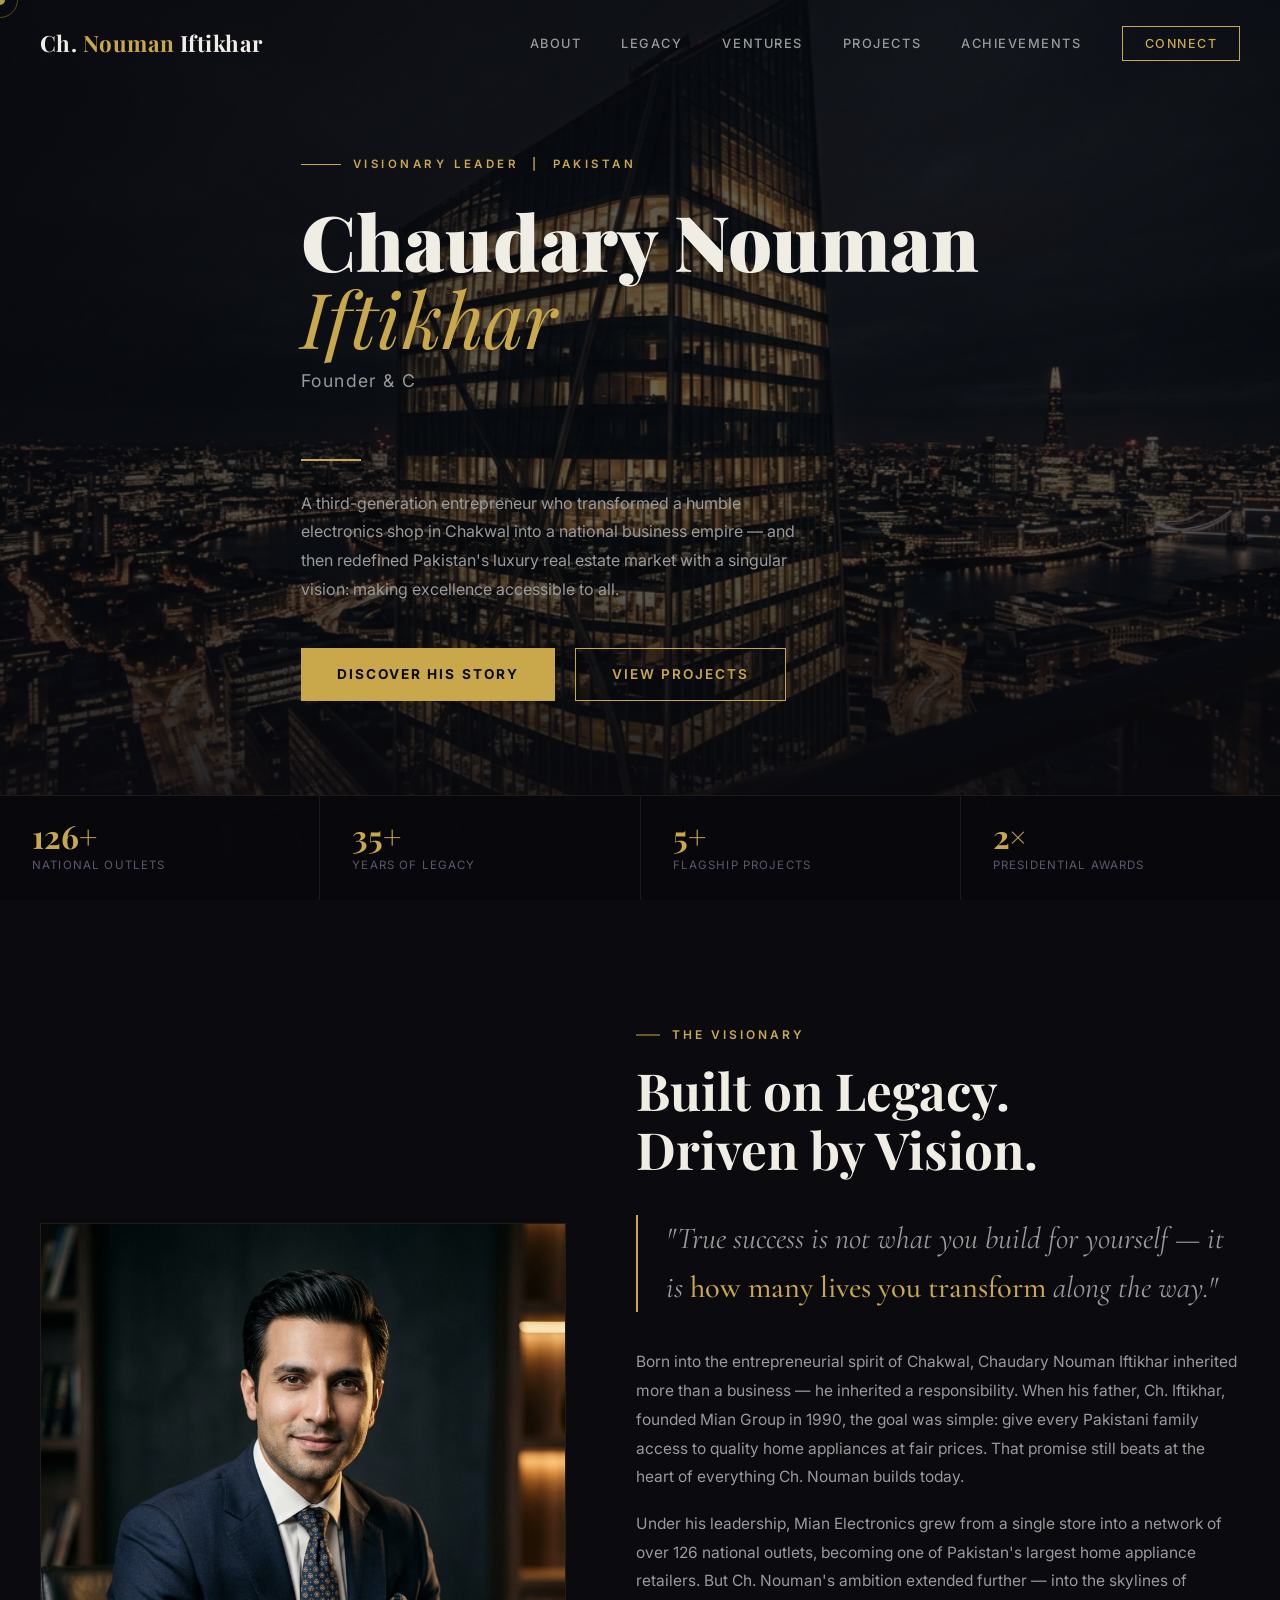
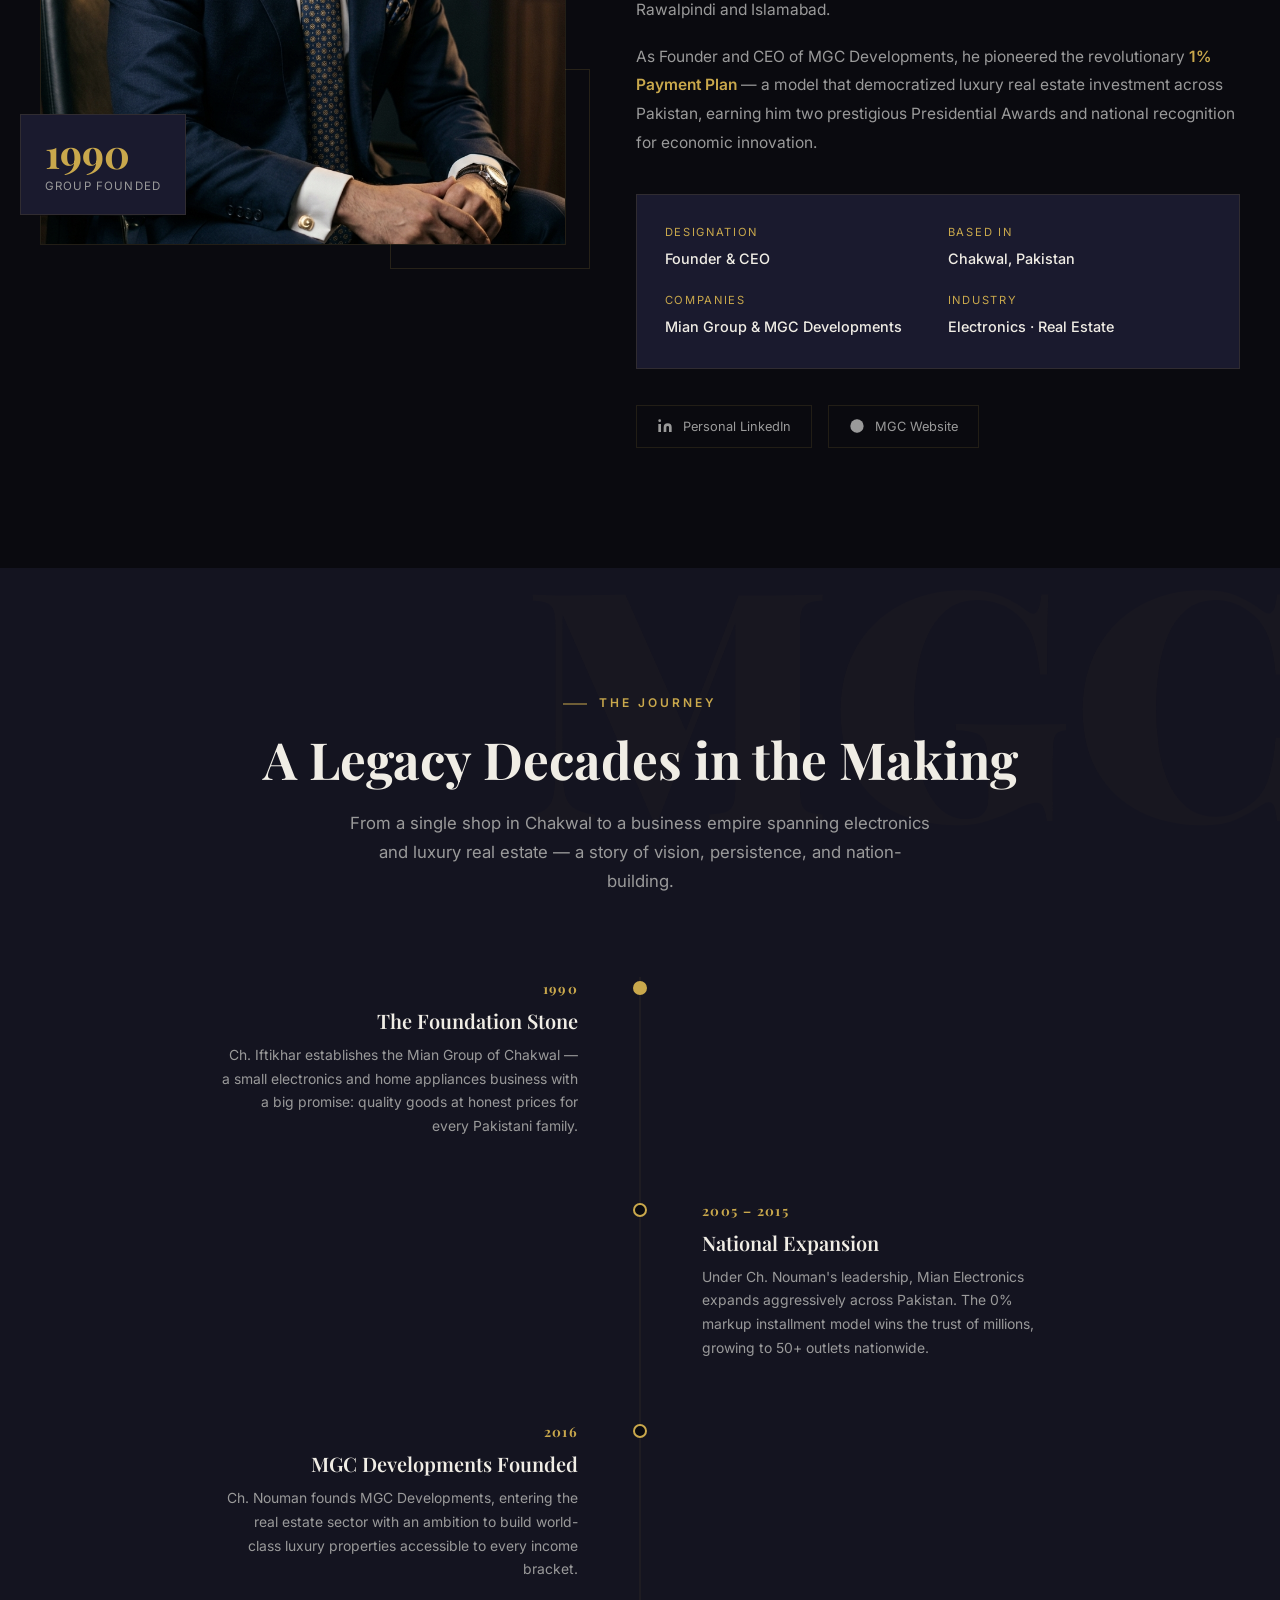
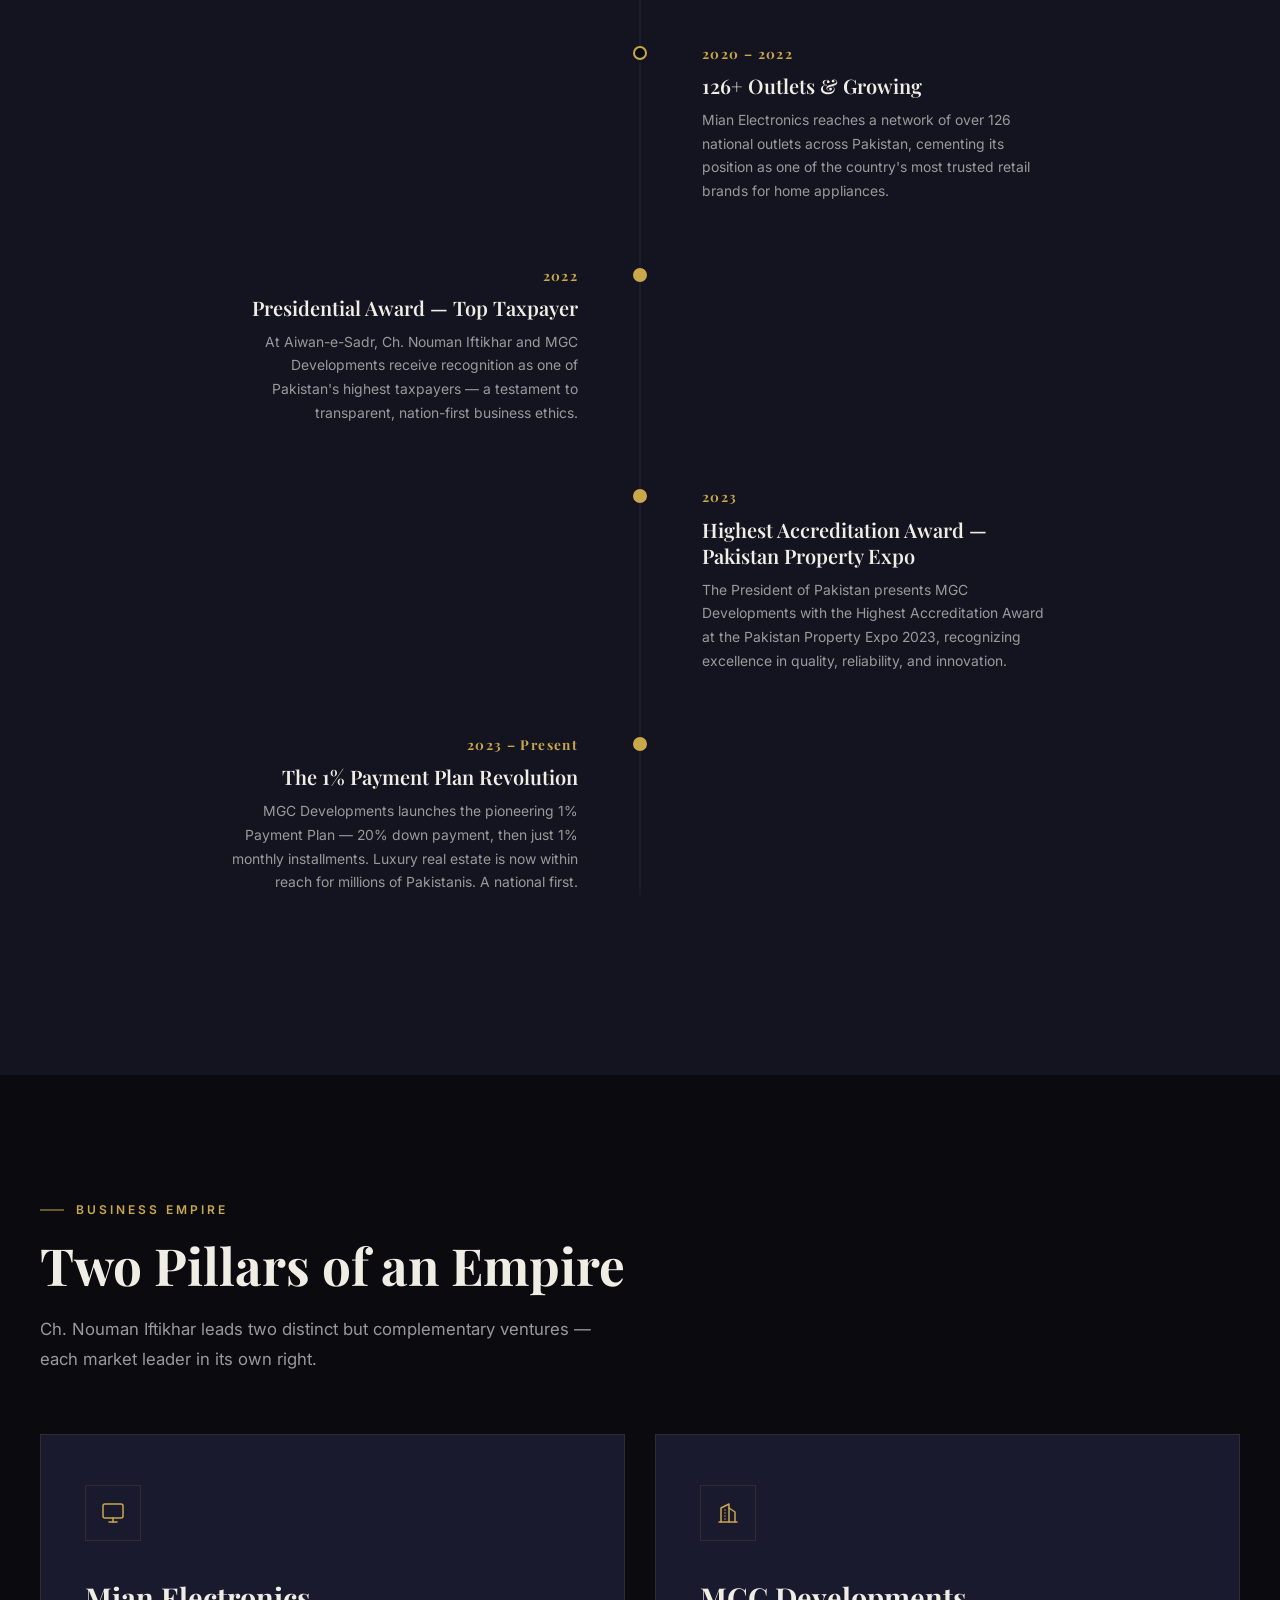
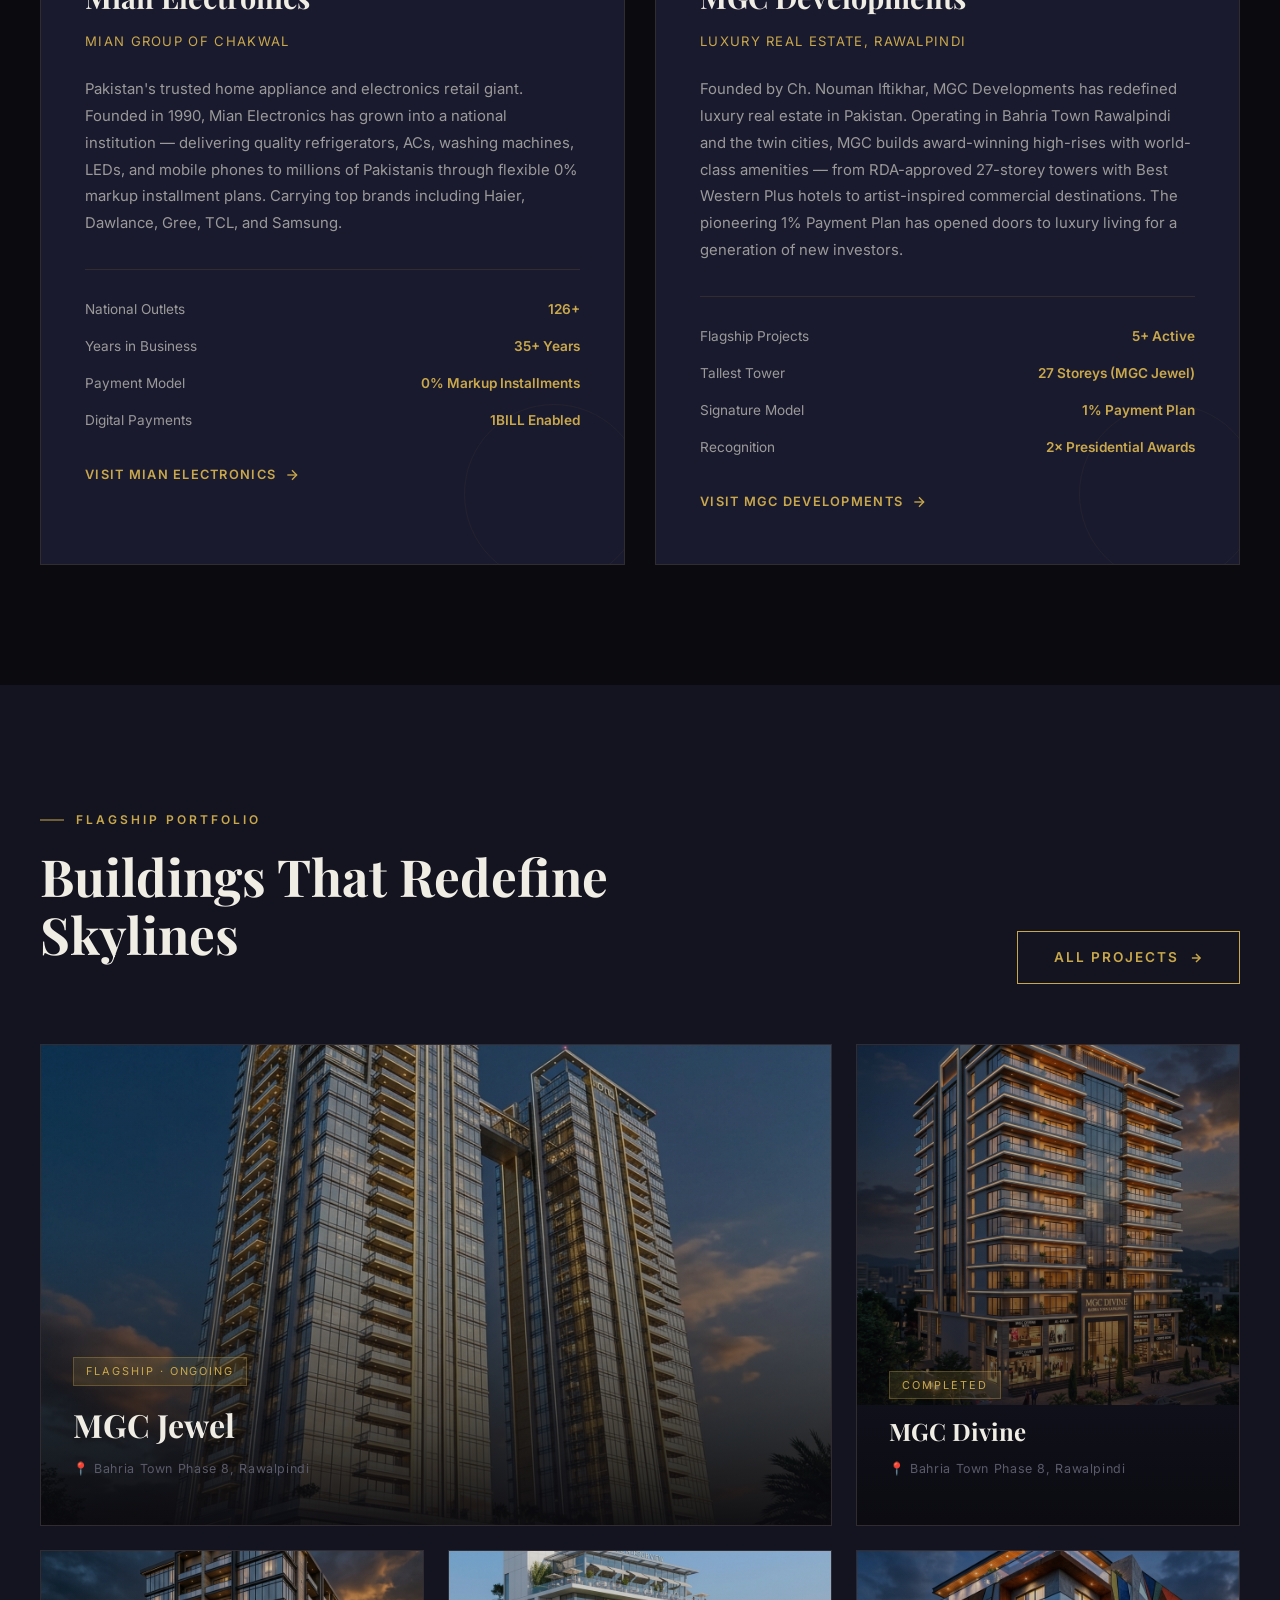
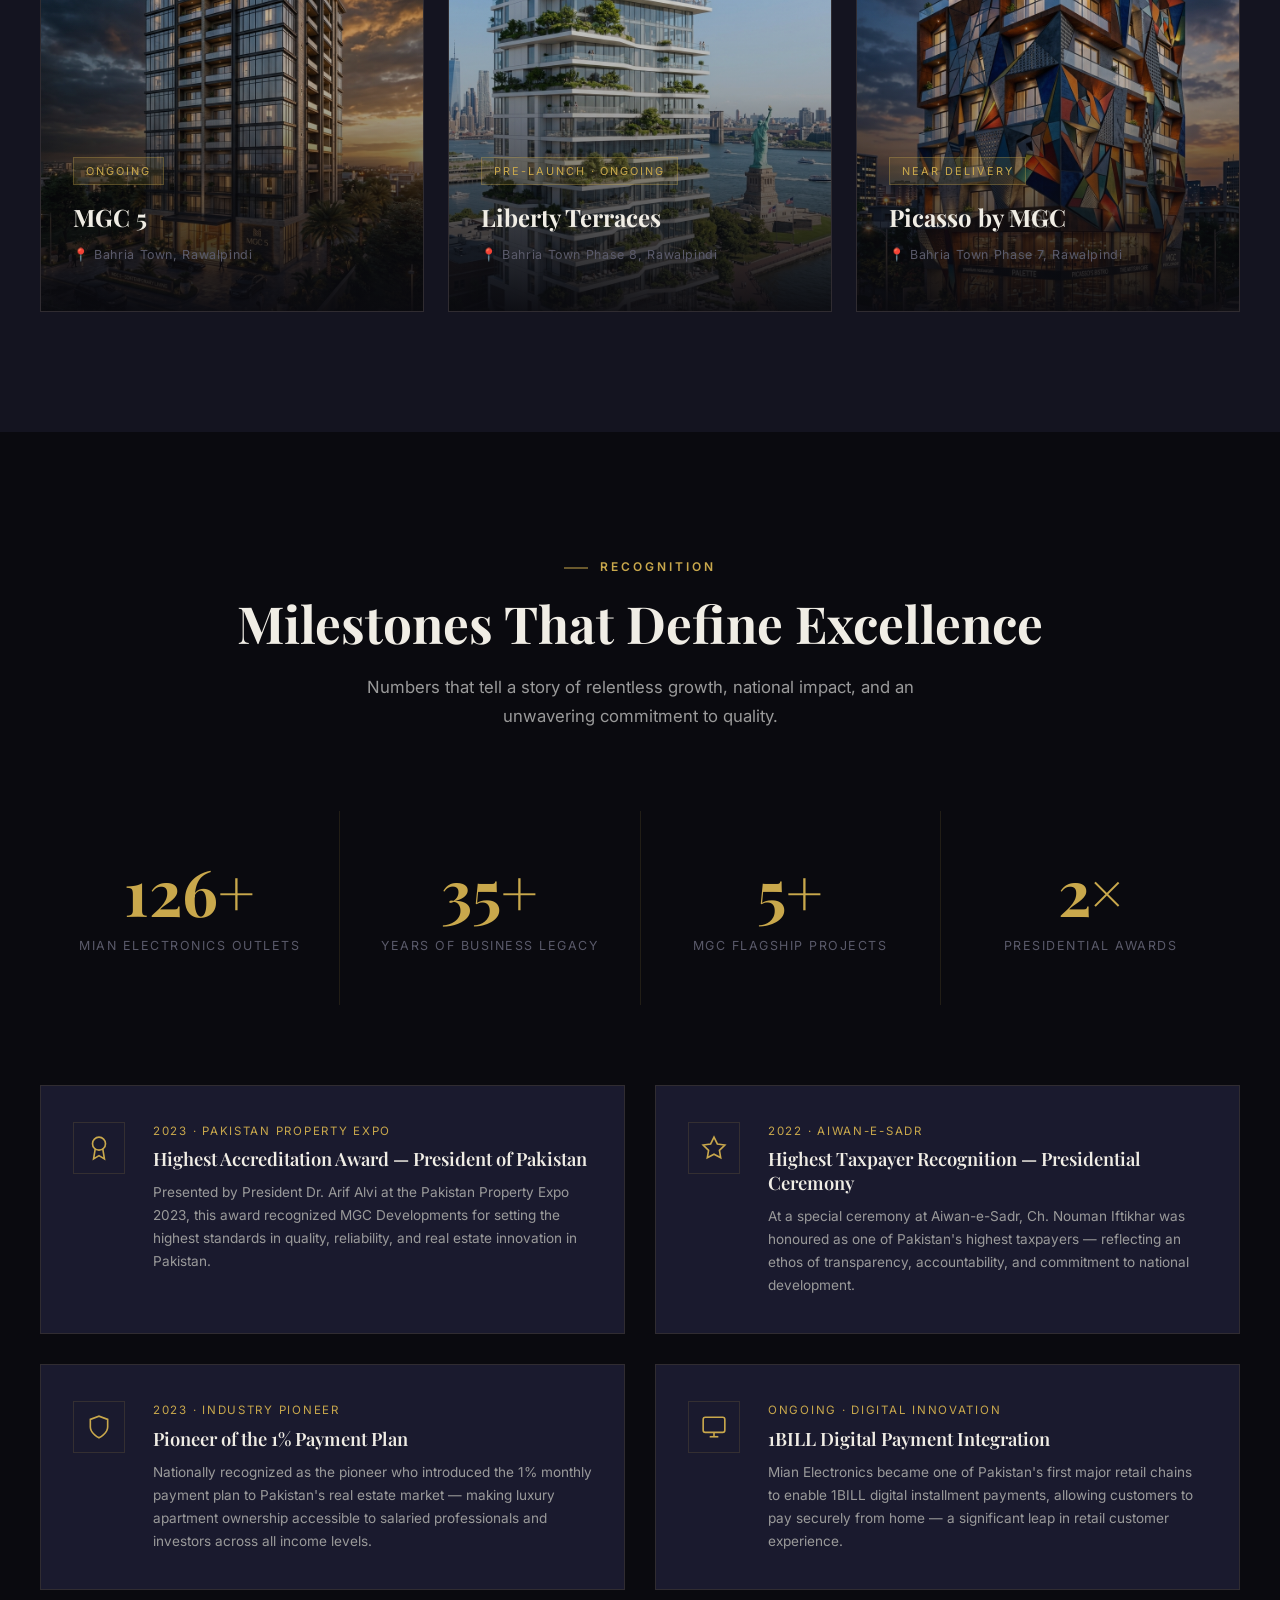
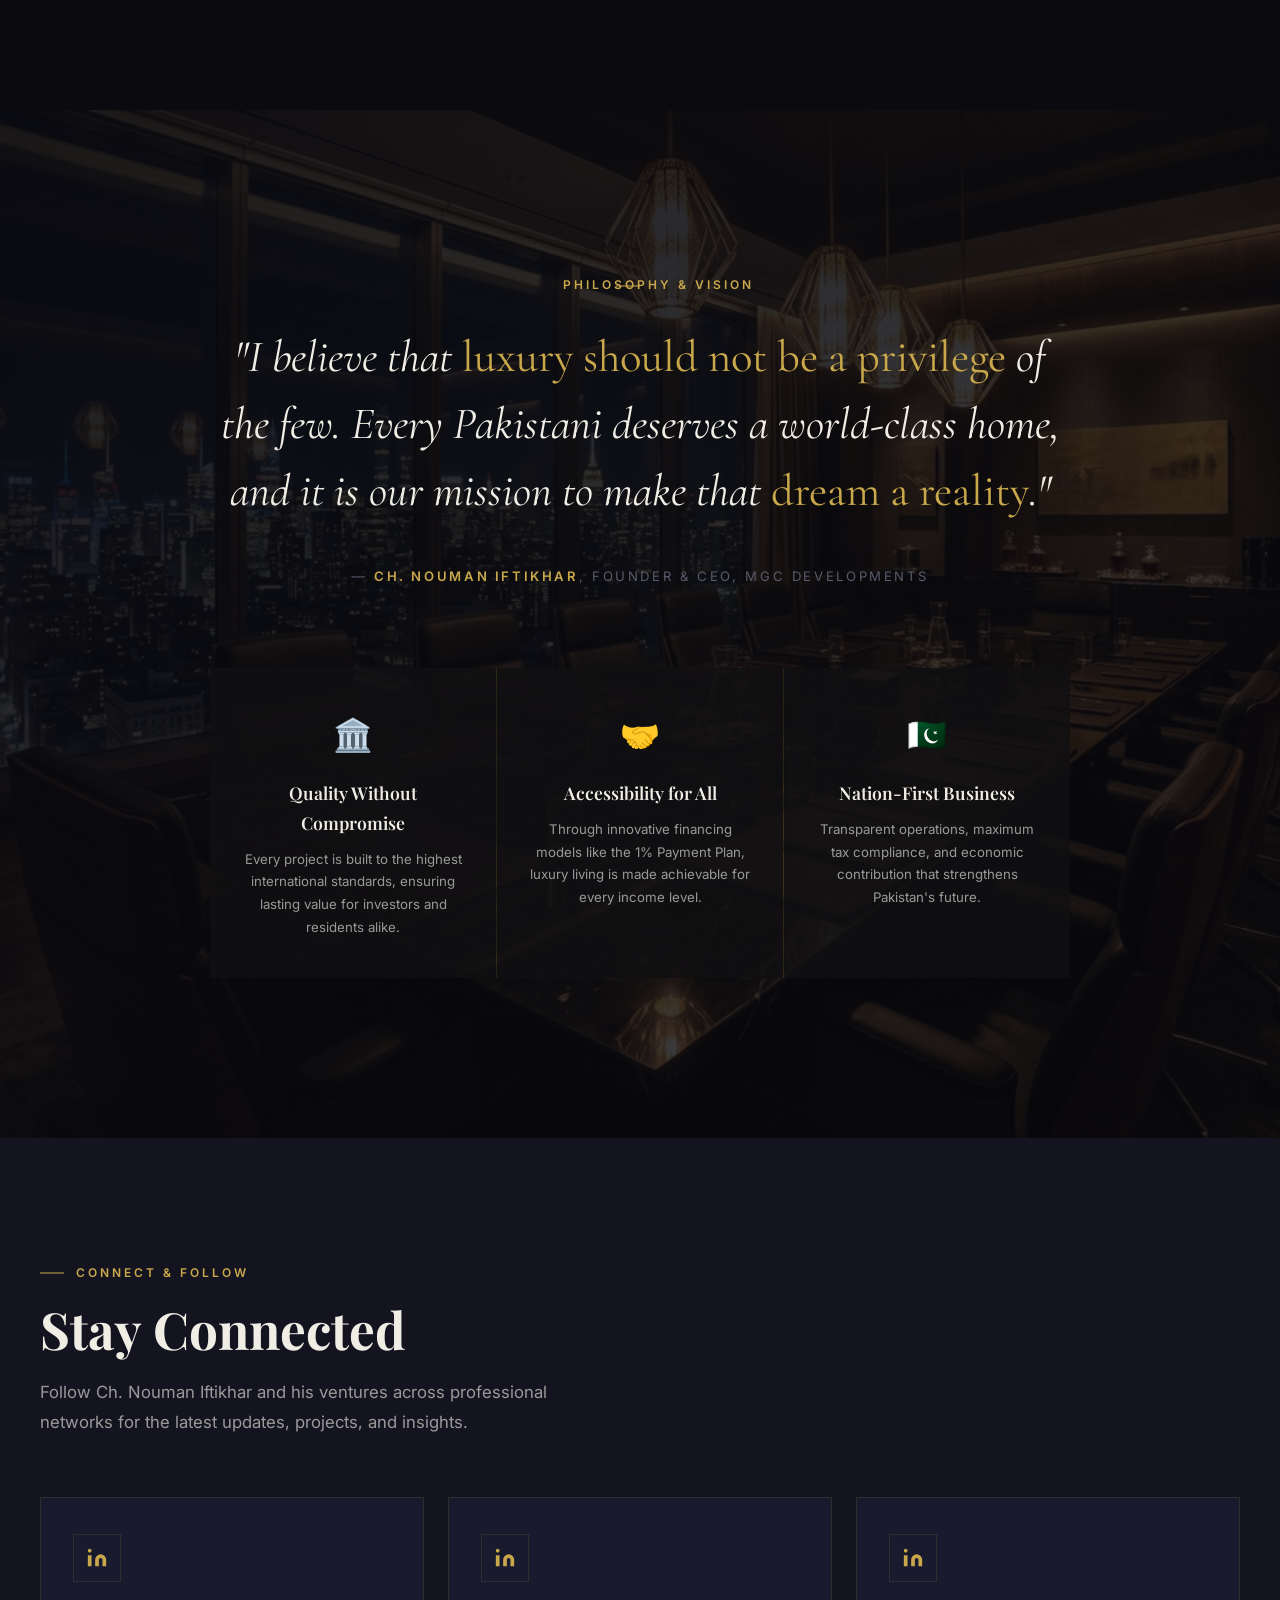
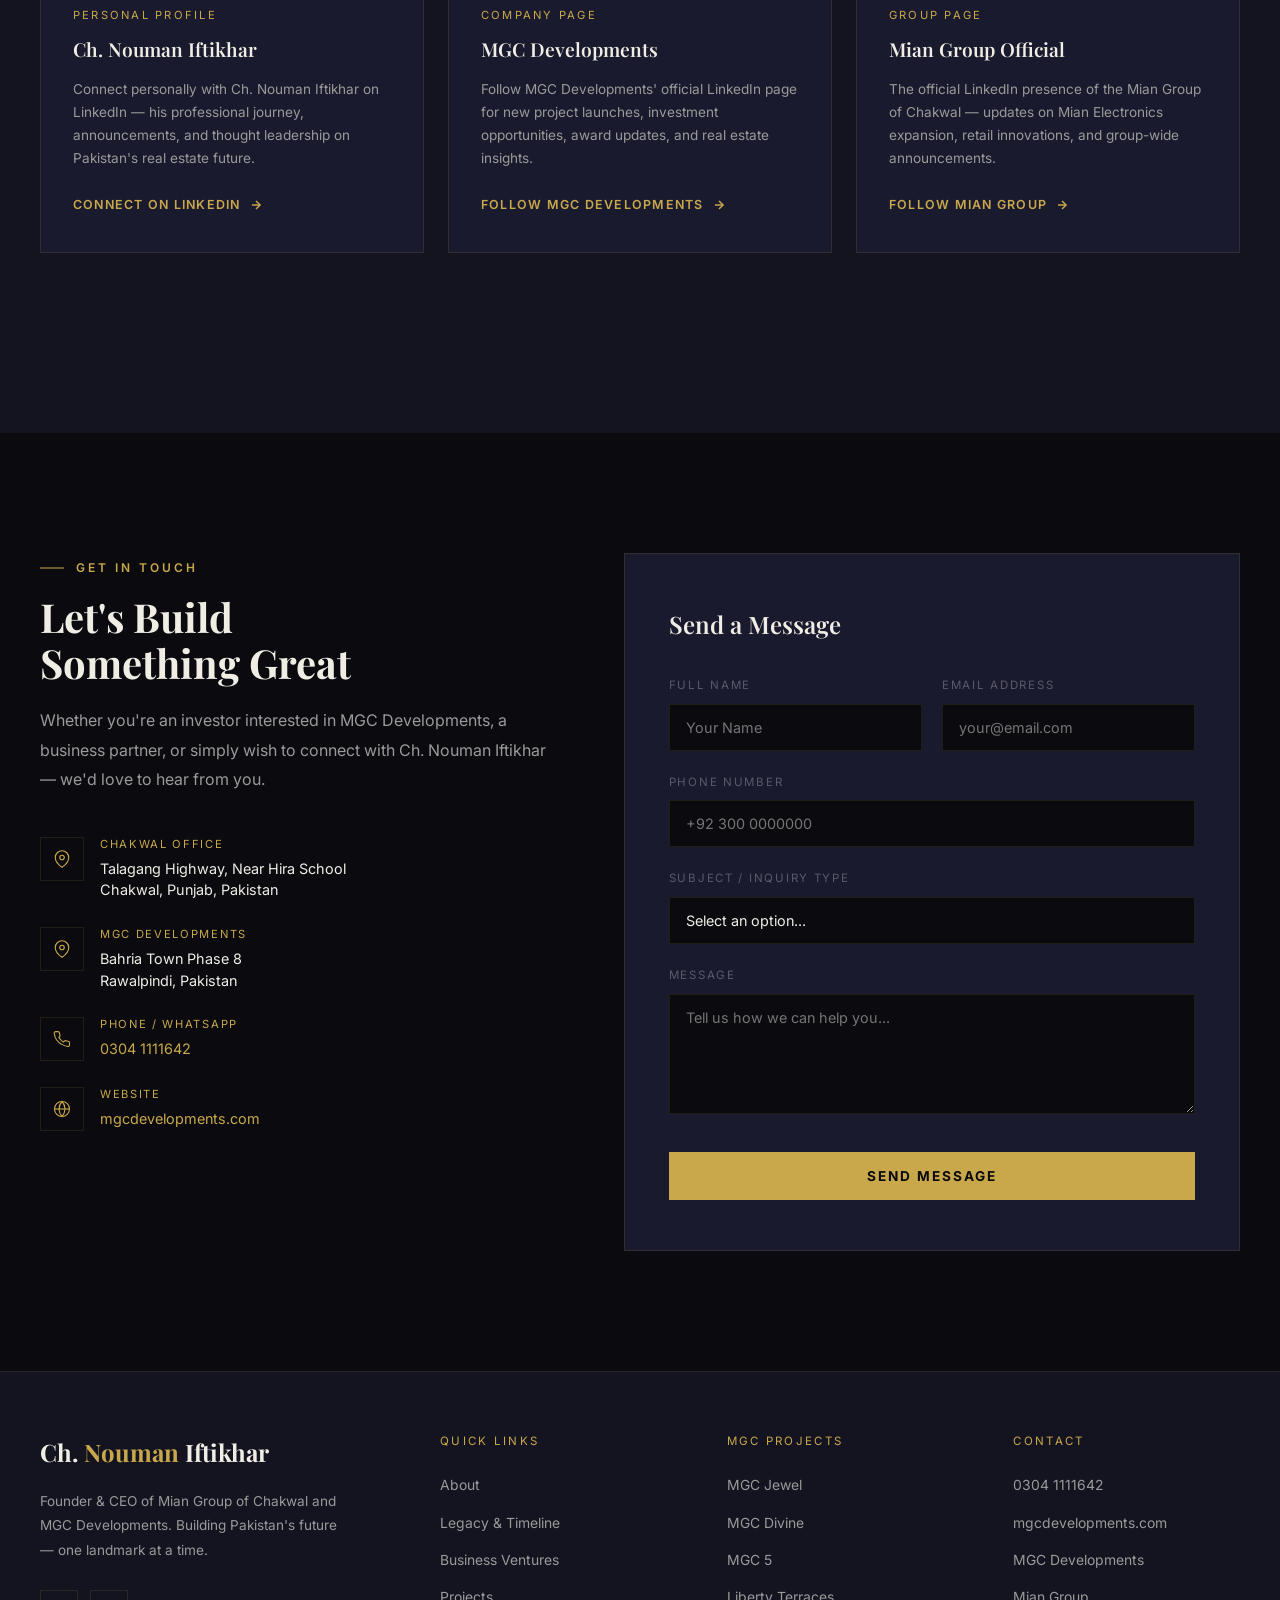
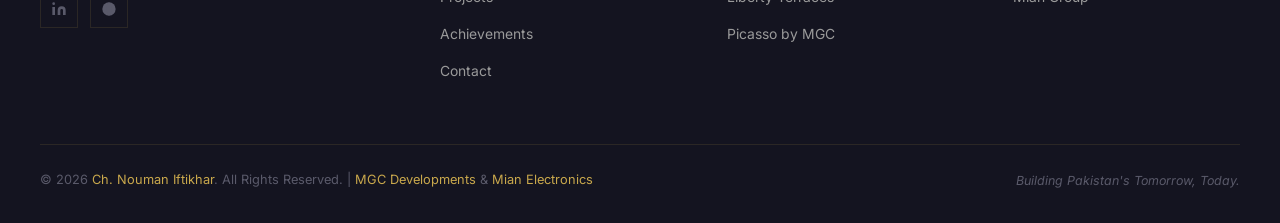
==== index.html @ 57664cfa "Add files via upload" ====
<!DOCTYPE html>
<html lang="en">
<head>
  <meta charset="UTF-8" />
  <meta name="viewport" content="width=device-width, initial-scale=1.0" />
  <meta name="description" content="Ch. Nouman Iftikhar — Founder & CEO of Mian Group of Chakwal and MGC Developments. Pioneer of the 1% Payment Plan in Pakistan's luxury real estate market. Presidential Award Winner." />
  <meta name="keywords" content="Nouman Iftikhar, MGC Developments, Mian Group Chakwal, Mian Electronics, real estate Pakistan, 1% payment plan, luxury apartments Rawalpindi" />
  <meta property="og:title" content="Ch. Nouman Iftikhar — Founder & CEO | Mian Group & MGC Developments" />
  <meta property="og:description" content="Visionary entrepreneur, founder of Pakistan's Mian Group of Chakwal and MGC Developments. Pioneering accessible luxury real estate." />
  <meta property="og:type" content="website" />
  <title>Ch. Nouman Iftikhar — Founder & CEO | Mian Group of Chakwal</title>
  <link rel="stylesheet" href="css/styles.css" />
</head>
<body>

<!-- Progress Bar -->
<div id="progress-bar"></div>

<!-- ===========================
     NAVIGATION
=========================== -->
<nav id="navbar" role="navigation" aria-label="Main Navigation">
  <div class="container nav-inner">
    <a href="#hero" class="nav-logo">Ch. <span>Nouman</span> Iftikhar</a>
    <ul class="nav-menu" role="list">
      <li><a href="#about">About</a></li>
      <li><a href="#legacy">Legacy</a></li>
      <li><a href="#ventures">Ventures</a></li>
      <li><a href="#projects">Projects</a></li>
      <li><a href="#achievements">Achievements</a></li>
      <li><a href="#contact" class="nav-cta">Connect</a></li>
    </ul>
    <button class="nav-hamburger" id="hamburger" aria-label="Toggle Menu" aria-expanded="false">
      <span></span><span></span><span></span>
    </button>
  </div>
</nav>

<!-- Mobile Menu -->
<div class="nav-mobile" id="mobile-menu" role="dialog" aria-modal="true">
  <a href="#about">About</a>
  <a href="#legacy">Legacy</a>
  <a href="#ventures">Ventures</a>
  <a href="#projects">Projects</a>
  <a href="#achievements">Achievements</a>
  <a href="#contact">Connect</a>
</div>

<!-- ===========================
     SECTION 1: HERO
=========================== -->
<section id="hero" aria-label="Hero">
  <div class="hero-bg"></div>
  <div class="hero-overlay"></div>
  <div class="hero-overlay-2"></div>

  <div class="container hero-content">
    <div class="hero-tag">Visionary Leader &nbsp;|&nbsp; Pakistan</div>
    <h1 class="hero-name">
      Chaudary Nouman
      <span class="line-2">Iftikhar</span>
    </h1>
    <p class="hero-subtitle">
      <span id="typewriter">Founder &amp; CEO, Mian Group of Chakwal</span>
    </p>
    <div class="hero-divider"></div>
    <p class="hero-description">
      A third-generation entrepreneur who transformed a humble electronics shop in Chakwal into a
      national business empire — and then redefined Pakistan's luxury real estate market with
      a singular vision: making excellence accessible to all.
    </p>
    <div class="hero-actions">
      <a href="#about" class="btn-secondary">Discover His Story</a>
      <a href="#projects" class="btn-primary">View Projects</a>
    </div>
  </div>

  <!-- Stats Bar -->
  <div class="hero-stats" aria-label="Key Statistics">
    <div class="hero-stat-item">
      <div class="stat-number">126+</div>
      <div class="stat-label">National Outlets</div>
    </div>
    <div class="hero-stat-item">
      <div class="stat-number">35+</div>
      <div class="stat-label">Years of Legacy</div>
    </div>
    <div class="hero-stat-item">
      <div class="stat-number">5+</div>
      <div class="stat-label">Flagship Projects</div>
    </div>
    <div class="hero-stat-item">
      <div class="stat-number">2×</div>
      <div class="stat-label">Presidential Awards</div>
    </div>
  </div>

  <div class="hero-scroll" aria-hidden="true">
    <span>Scroll</span>
    <div class="scroll-line"></div>
  </div>
</section>

<!-- ===========================
     SECTION 2: ABOUT
=========================== -->
<section id="about" aria-labelledby="about-heading">
  <div class="container">
    <div class="about-grid">

      <!-- Image Column -->
      <div class="about-image-wrap reveal-left">
        <div class="about-image-inner">
          <img src="assets/images/portrait.jpg"
               alt="Ch. Nouman Iftikhar — Founder & CEO, Mian Group of Chakwal and MGC Developments"
               loading="lazy" />
        </div>
        <div class="about-image-accent"></div>
        <div class="about-image-tag">
          <div class="tag-number">1990</div>
          <div class="tag-text">Group Founded</div>
        </div>
      </div>

      <!-- Content Column -->
      <div class="about-content reveal-right">
        <div class="section-label">The Visionary</div>
        <h2 class="section-title" id="about-heading">
          Built on Legacy.<br />Driven by Vision.
        </h2>

        <blockquote class="about-quote">
          "True success is not what you build for yourself —
          it is <strong>how many lives you transform</strong> along the way."
        </blockquote>

        <div class="about-text">
          <p>
            Born into the entrepreneurial spirit of Chakwal, Chaudary Nouman Iftikhar inherited
            more than a business — he inherited a responsibility. When his father, Ch. Iftikhar,
            founded Mian Group in 1990, the goal was simple: give every Pakistani family access
            to quality home appliances at fair prices. That promise still beats at the heart of
            everything Ch. Nouman builds today.
          </p>
          <p>
            Under his leadership, Mian Electronics grew from a single store into a network of
            over 126 national outlets, becoming one of Pakistan's largest home appliance retailers.
            But Ch. Nouman's ambition extended further — into the skylines of Rawalpindi and Islamabad.
          </p>
          <p>
            As Founder and CEO of MGC Developments, he pioneered the revolutionary
            <em style="color: var(--gold); font-style: normal; font-weight: 600;">1% Payment Plan</em>
            — a model that democratized luxury real estate investment across Pakistan, earning him
            two prestigious Presidential Awards and national recognition for economic innovation.
          </p>
        </div>

        <div class="about-details">
          <div class="about-detail-item">
            <div class="about-detail-label">Designation</div>
            <div class="about-detail-value">Founder & CEO</div>
          </div>
          <div class="about-detail-item">
            <div class="about-detail-label">Based In</div>
            <div class="about-detail-value">Chakwal, Pakistan</div>
          </div>
          <div class="about-detail-item">
            <div class="about-detail-label">Companies</div>
            <div class="about-detail-value">Mian Group &amp; MGC Developments</div>
          </div>
          <div class="about-detail-item">
            <div class="about-detail-label">Industry</div>
            <div class="about-detail-value">Electronics · Real Estate</div>
          </div>
        </div>

        <div class="about-socials">
          <a href="https://www.linkedin.com/in/ch-nouman-iftikhar-1140b5237/" target="_blank" rel="noopener noreferrer" class="about-social-link" aria-label="LinkedIn Profile">
            <svg viewBox="0 0 24 24" aria-hidden="true"><path d="M16 8a6 6 0 0 1 6 6v7h-4v-7a2 2 0 0 0-2-2 2 2 0 0 0-2 2v7h-4v-7a6 6 0 0 1 6-6z"/><rect x="2" y="9" width="4" height="12"/><circle cx="4" cy="4" r="2"/></svg>
            Personal LinkedIn
          </a>
          <a href="https://mgcdevelopments.com/" target="_blank" rel="noopener noreferrer" class="about-social-link" aria-label="MGC Developments Website">
            <svg viewBox="0 0 24 24" aria-hidden="true"><circle cx="12" cy="12" r="10"/><line x1="2" y1="12" x2="22" y2="12"/><path d="M12 2a15.3 15.3 0 0 1 4 10 15.3 15.3 0 0 1-4 10 15.3 15.3 0 0 1-4-10 15.3 15.3 0 0 1 4-10z"/></svg>
            MGC Website
          </a>
        </div>
      </div>
    </div>
  </div>
</section>

<!-- ===========================
     SECTION 3: LEGACY (TIMELINE)
=========================== -->
<section id="legacy" aria-labelledby="legacy-heading">
  <div class="container">
    <div class="legacy-header reveal">
      <div class="section-label">The Journey</div>
      <h2 class="section-title" id="legacy-heading">A Legacy Decades in the Making</h2>
      <p class="section-subtitle">
        From a single shop in Chakwal to a business empire spanning electronics
        and luxury real estate — a story of vision, persistence, and nation-building.
      </p>
    </div>

    <div class="timeline">
      <div class="timeline-line">
        <div class="timeline-line-fill"></div>
      </div>

      <!-- Item 1 -->
      <div class="timeline-item reveal">
        <div class="timeline-content">
          <div class="timeline-year">1990</div>
          <div class="timeline-title">The Foundation Stone</div>
          <div class="timeline-desc">Ch. Iftikhar establishes the Mian Group of Chakwal — a small electronics and home appliances business with a big promise: quality goods at honest prices for every Pakistani family.</div>
        </div>
        <div class="timeline-dot-wrap"><div class="timeline-dot gold"></div></div>
        <div class="timeline-spacer"></div>
      </div>

      <!-- Item 2 -->
      <div class="timeline-item reveal delay-1">
        <div class="timeline-spacer"></div>
        <div class="timeline-dot-wrap"><div class="timeline-dot"></div></div>
        <div class="timeline-content">
          <div class="timeline-year">2005 – 2015</div>
          <div class="timeline-title">National Expansion</div>
          <div class="timeline-desc">Under Ch. Nouman's leadership, Mian Electronics expands aggressively across Pakistan. The 0% markup installment model wins the trust of millions, growing to 50+ outlets nationwide.</div>
        </div>
      </div>

      <!-- Item 3 -->
      <div class="timeline-item reveal delay-2">
        <div class="timeline-content">
          <div class="timeline-year">2016</div>
          <div class="timeline-title">MGC Developments Founded</div>
          <div class="timeline-desc">Ch. Nouman founds MGC Developments, entering the real estate sector with an ambition to build world-class luxury properties accessible to every income bracket.</div>
        </div>
        <div class="timeline-dot-wrap"><div class="timeline-dot"></div></div>
        <div class="timeline-spacer"></div>
      </div>

      <!-- Item 4 -->
      <div class="timeline-item reveal delay-1">
        <div class="timeline-spacer"></div>
        <div class="timeline-dot-wrap"><div class="timeline-dot"></div></div>
        <div class="timeline-content">
          <div class="timeline-year">2020 – 2022</div>
          <div class="timeline-title">126+ Outlets & Growing</div>
          <div class="timeline-desc">Mian Electronics reaches a network of over 126 national outlets across Pakistan, cementing its position as one of the country's most trusted retail brands for home appliances.</div>
        </div>
      </div>

      <!-- Item 5 -->
      <div class="timeline-item reveal delay-2">
        <div class="timeline-content">
          <div class="timeline-year">2022</div>
          <div class="timeline-title">Presidential Award — Top Taxpayer</div>
          <div class="timeline-desc">At Aiwan-e-Sadr, Ch. Nouman Iftikhar and MGC Developments receive recognition as one of Pakistan's highest taxpayers — a testament to transparent, nation-first business ethics.</div>
        </div>
        <div class="timeline-dot-wrap"><div class="timeline-dot gold"></div></div>
        <div class="timeline-spacer"></div>
      </div>

      <!-- Item 6 -->
      <div class="timeline-item reveal delay-1">
        <div class="timeline-spacer"></div>
        <div class="timeline-dot-wrap"><div class="timeline-dot gold"></div></div>
        <div class="timeline-content">
          <div class="timeline-year">2023</div>
          <div class="timeline-title">Highest Accreditation Award — Pakistan Property Expo</div>
          <div class="timeline-desc">The President of Pakistan presents MGC Developments with the Highest Accreditation Award at the Pakistan Property Expo 2023, recognizing excellence in quality, reliability, and innovation.</div>
        </div>
      </div>

      <!-- Item 7 -->
      <div class="timeline-item reveal delay-2">
        <div class="timeline-content">
          <div class="timeline-year">2023 – Present</div>
          <div class="timeline-title">The 1% Payment Plan Revolution</div>
          <div class="timeline-desc">MGC Developments launches the pioneering 1% Payment Plan — 20% down payment, then just 1% monthly installments. Luxury real estate is now within reach for millions of Pakistanis. A national first.</div>
        </div>
        <div class="timeline-dot-wrap"><div class="timeline-dot gold"></div></div>
        <div class="timeline-spacer"></div>
      </div>

    </div>
  </div>
</section>

<!-- ===========================
     SECTION 4: VENTURES
=========================== -->
<section id="ventures" aria-labelledby="ventures-heading">
  <div class="container">
    <div class="ventures-header reveal">
      <div class="section-label">Business Empire</div>
      <h2 class="section-title" id="ventures-heading">Two Pillars of an Empire</h2>
      <p class="section-subtitle">
        Ch. Nouman Iftikhar leads two distinct but complementary ventures — each market leader in its own right.
      </p>
    </div>

    <div class="ventures-grid">

      <!-- Mian Electronics -->
      <div class="venture-card reveal delay-1">
        <div class="venture-card-bg"></div>
        <div class="venture-icon" aria-hidden="true">
          <svg viewBox="0 0 24 24"><rect x="2" y="3" width="20" height="14" rx="2"/><line x1="8" y1="21" x2="16" y2="21"/><line x1="12" y1="17" x2="12" y2="21"/></svg>
        </div>
        <div class="venture-name">Mian Electronics</div>
        <div class="venture-tagline">Mian Group of Chakwal</div>
        <p class="venture-desc">
          Pakistan's trusted home appliance and electronics retail giant. Founded in 1990, Mian Electronics has
          grown into a national institution — delivering quality refrigerators, ACs, washing machines, LEDs,
          and mobile phones to millions of Pakistanis through flexible 0% markup installment plans.
          Carrying top brands including Haier, Dawlance, Gree, TCL, and Samsung.
        </p>
        <div class="venture-stats">
          <div class="venture-stat">
            <span class="venture-stat-label">National Outlets</span>
            <span class="venture-stat-value">126+</span>
          </div>
          <div class="venture-stat">
            <span class="venture-stat-label">Years in Business</span>
            <span class="venture-stat-value">35+ Years</span>
          </div>
          <div class="venture-stat">
            <span class="venture-stat-label">Payment Model</span>
            <span class="venture-stat-value">0% Markup Installments</span>
          </div>
          <div class="venture-stat">
            <span class="venture-stat-label">Digital Payments</span>
            <span class="venture-stat-value">1BILL Enabled</span>
          </div>
        </div>
        <a href="http://mianelectronics.org" target="_blank" rel="noopener noreferrer" class="venture-link">
          Visit Mian Electronics
          <svg viewBox="0 0 24 24"><line x1="5" y1="12" x2="19" y2="12"/><polyline points="12 5 19 12 12 19"/></svg>
        </a>
      </div>

      <!-- MGC Developments -->
      <div class="venture-card reveal delay-2">
        <div class="venture-card-bg"></div>
        <div class="venture-icon" aria-hidden="true">
          <svg viewBox="0 0 24 24"><path d="M3 21h18"/><path d="M5 21V7l8-4v18"/><path d="M19 21V11l-6-4"/><path d="M9 9v.01M9 12v.01M9 15v.01M9 18v.01"/></svg>
        </div>
        <div class="venture-name">MGC Developments</div>
        <div class="venture-tagline">Luxury Real Estate, Rawalpindi</div>
        <p class="venture-desc">
          Founded by Ch. Nouman Iftikhar, MGC Developments has redefined luxury real estate in Pakistan.
          Operating in Bahria Town Rawalpindi and the twin cities, MGC builds award-winning high-rises
          with world-class amenities — from RDA-approved 27-storey towers with Best Western Plus hotels
          to artist-inspired commercial destinations. The pioneering 1% Payment Plan has opened doors
          to luxury living for a generation of new investors.
        </p>
        <div class="venture-stats">
          <div class="venture-stat">
            <span class="venture-stat-label">Flagship Projects</span>
            <span class="venture-stat-value">5+ Active</span>
          </div>
          <div class="venture-stat">
            <span class="venture-stat-label">Tallest Tower</span>
            <span class="venture-stat-value">27 Storeys (MGC Jewel)</span>
          </div>
          <div class="venture-stat">
            <span class="venture-stat-label">Signature Model</span>
            <span class="venture-stat-value">1% Payment Plan</span>
          </div>
          <div class="venture-stat">
            <span class="venture-stat-label">Recognition</span>
            <span class="venture-stat-value">2× Presidential Awards</span>
          </div>
        </div>
        <a href="https://mgcdevelopments.com" target="_blank" rel="noopener noreferrer" class="venture-link">
          Visit MGC Developments
          <svg viewBox="0 0 24 24"><line x1="5" y1="12" x2="19" y2="12"/><polyline points="12 5 19 12 12 19"/></svg>
        </a>
      </div>

    </div>
  </div>
</section>

<!-- ===========================
     SECTION 5: PROJECTS
=========================== -->
<section id="projects" aria-labelledby="projects-heading">
  <div class="container">
    <div class="projects-header">
      <div>
        <div class="section-label reveal">Flagship Portfolio</div>
        <h2 class="section-title reveal delay-1" id="projects-heading">
          Buildings That Redefine<br/>Skylines
        </h2>
      </div>
      <a href="https://mgcdevelopments.com/projects/" target="_blank" rel="noopener noreferrer" class="btn-primary reveal delay-2">
        All Projects
        <svg width="14" height="14" viewBox="0 0 24 24" fill="none" stroke="currentColor" stroke-width="2.5" aria-hidden="true"><line x1="5" y1="12" x2="19" y2="12"/><polyline points="12 5 19 12 12 19"/></svg>
      </a>
    </div>

    <div class="projects-grid">

      <!-- MGC Jewel — FEATURED -->
      <div class="project-card reveal delay-1">
        <img class="project-card-img" src="assets/images/mgc_jewel.jpg" alt="MGC Jewel — 27-Storey Luxury Tower, Bahria Town Phase 8, Rawalpindi" loading="lazy" />
        <div class="project-card-overlay"></div>
        <div class="project-card-content">
          <div class="project-tag">Flagship · Ongoing</div>
          <div class="project-name">MGC Jewel</div>
          <div class="project-location">📍 Bahria Town Phase 8, Rawalpindi</div>
          <div class="project-details">
            27-storey high-rise (300 ft) — First RDA-approved high-rise in Bahria Town. Features Best Western Plus Hotel, 32+ amenities, helipad, rooftop garden, and digital basement parking.
          </div>
        </div>
      </div>

      <!-- MGC Divine -->
      <div class="project-card reveal delay-2">
        <img class="project-card-img" src="assets/images/mgc_divine.jpg" alt="MGC Divine — G+10 Luxury Mixed-Use Building, Bahria Town Phase 8" loading="lazy" />
        <div class="project-card-overlay"></div>
        <div class="project-card-content">
          <div class="project-tag">Completed</div>
          <div class="project-name">MGC Divine</div>
          <div class="project-location">📍 Bahria Town Phase 8, Rawalpindi</div>
          <div class="project-details">
            G+10 mixed-use complex with residential apartments, executive suites, retail shops, gym & spa. A fully operational luxury community.
          </div>
        </div>
      </div>

      <!-- MGC 5 -->
      <div class="project-card reveal delay-1">
        <img class="project-card-img" src="assets/images/mgc_5.jpg" alt="MGC 5 — Contemporary Residential Tower, Bahria Town Rawalpindi" loading="lazy" />
        <div class="project-card-overlay"></div>
        <div class="project-card-content">
          <div class="project-tag">Ongoing</div>
          <div class="project-name">MGC 5</div>
          <div class="project-location">📍 Bahria Town, Rawalpindi</div>
          <div class="project-details">
            Contemporary mid-rise residential tower with modern architecture, luxury finishes, and a landscaped arrival experience.
          </div>
        </div>
      </div>

      <!-- Liberty Terraces -->
      <div class="project-card reveal delay-2">
        <img class="project-card-img" src="assets/images/liberty_terraces.jpg" alt="Liberty Terraces — 16-Storey Open Terrace Luxury Apartments, Bahria Town Phase 8" loading="lazy" />
        <div class="project-card-overlay"></div>
        <div class="project-card-content">
          <div class="project-tag">Pre-Launch · Ongoing</div>
          <div class="project-name">Liberty Terraces</div>
          <div class="project-location">📍 Bahria Town Phase 8, Rawalpindi</div>
          <div class="project-details">
            16-storey sky-high living with open terrace apartments, panoramic city views, and a rooftop food court near the Statue of Liberty landmark.
          </div>
        </div>
      </div>

      <!-- Picasso by MGC -->
      <div class="project-card reveal delay-3">
        <img class="project-card-img" src="assets/images/picasso_mgc.jpg" alt="Picasso by MGC — Artistic Commercial Destination, Bahria Town Phase 7" loading="lazy" />
        <div class="project-card-overlay"></div>
        <div class="project-card-content">
          <div class="project-tag">Near Delivery</div>
          <div class="project-name">Picasso by MGC</div>
          <div class="project-location">📍 Bahria Town Phase 7, Rawalpindi</div>
          <div class="project-details">
            G+5 commercial destination fusing abstract art with ultramodern architecture. The premier food and brand hub of Bahria Town Phase 7.
          </div>
        </div>
      </div>

    </div>
  </div>
</section>

<!-- ===========================
     SECTION 6: ACHIEVEMENTS
=========================== -->
<section id="achievements" aria-labelledby="achievements-heading">
  <div class="container">
    <div class="achievements-header reveal">
      <div class="section-label">Recognition</div>
      <h2 class="section-title" id="achievements-heading">Milestones That Define Excellence</h2>
      <p class="section-subtitle">
        Numbers that tell a story of relentless growth, national impact, and an unwavering commitment to quality.
      </p>
    </div>

    <!-- Counters -->
    <div class="counters-row reveal">
      <div class="counter-box">
        <div class="counter-number" data-target="126" data-suffix="+">0</div>
        <div class="counter-label">Mian Electronics Outlets</div>
      </div>
      <div class="counter-box">
        <div class="counter-number" data-target="35" data-suffix="+">0</div>
        <div class="counter-label">Years of Business Legacy</div>
      </div>
      <div class="counter-box">
        <div class="counter-number" data-target="5" data-suffix="+">0</div>
        <div class="counter-label">MGC Flagship Projects</div>
      </div>
      <div class="counter-box">
        <div class="counter-number" data-target="2" data-suffix="×">0</div>
        <div class="counter-label">Presidential Awards</div>
      </div>
    </div>

    <!-- Awards -->
    <div class="awards-grid">

      <div class="award-card reveal delay-1">
        <div class="award-icon" aria-hidden="true">
          <svg viewBox="0 0 24 24"><circle cx="12" cy="8" r="6"/><path d="M15.477 12.89L17 22l-5-3-5 3 1.523-9.11"/></svg>
        </div>
        <div>
          <div class="award-year">2023 · Pakistan Property Expo</div>
          <div class="award-title">Highest Accreditation Award — President of Pakistan</div>
          <p class="award-desc">
            Presented by President Dr. Arif Alvi at the Pakistan Property Expo 2023, this award recognized MGC Developments
            for setting the highest standards in quality, reliability, and real estate innovation in Pakistan.
          </p>
        </div>
      </div>

      <div class="award-card reveal delay-2">
        <div class="award-icon" aria-hidden="true">
          <svg viewBox="0 0 24 24"><path d="M12 2l3.09 6.26L22 9.27l-5 4.87 1.18 6.88L12 17.77l-6.18 3.25L7 14.14 2 9.27l6.91-1.01L12 2z"/></svg>
        </div>
        <div>
          <div class="award-year">2022 · Aiwan-e-Sadr</div>
          <div class="award-title">Highest Taxpayer Recognition — Presidential Ceremony</div>
          <p class="award-desc">
            At a special ceremony at Aiwan-e-Sadr, Ch. Nouman Iftikhar was honoured as one of Pakistan's highest taxpayers —
            reflecting an ethos of transparency, accountability, and commitment to national development.
          </p>
        </div>
      </div>

      <div class="award-card reveal delay-3">
        <div class="award-icon" aria-hidden="true">
          <svg viewBox="0 0 24 24"><path d="M12 22s8-4 8-10V5l-8-3-8 3v7c0 6 8 10 8 10z"/></svg>
        </div>
        <div>
          <div class="award-year">2023 · Industry Pioneer</div>
          <div class="award-title">Pioneer of the 1% Payment Plan</div>
          <p class="award-desc">
            Nationally recognized as the pioneer who introduced the 1% monthly payment plan to Pakistan's real estate market —
            making luxury apartment ownership accessible to salaried professionals and investors across all income levels.
          </p>
        </div>
      </div>

      <div class="award-card reveal delay-4">
        <div class="award-icon" aria-hidden="true">
          <svg viewBox="0 0 24 24"><rect x="2" y="3" width="20" height="14" rx="2"/><line x1="8" y1="21" x2="16" y2="21"/><line x1="12" y1="17" x2="12" y2="21"/></svg>
        </div>
        <div>
          <div class="award-year">Ongoing · Digital Innovation</div>
          <div class="award-title">1BILL Digital Payment Integration</div>
          <p class="award-desc">
            Mian Electronics became one of Pakistan's first major retail chains to enable 1BILL digital installment payments,
            allowing customers to pay securely from home — a significant leap in retail customer experience.
          </p>
        </div>
      </div>

    </div>
  </div>
</section>

<!-- ===========================
     SECTION 7: VISION
=========================== -->
<section id="vision" aria-labelledby="vision-heading">
  <div class="vision-bg"></div>
  <div class="vision-overlay"></div>
  <div class="container">
    <div class="vision-content reveal">
      <div class="section-label">Philosophy &amp; Vision</div>
      <blockquote class="vision-quote" id="vision-heading">
        "I believe that <em>luxury should not be a privilege</em> of the few.
        Every Pakistani deserves a world-class home, and it is our mission
        to make that <em>dream a reality</em>."
      </blockquote>
      <div class="vision-attribution">— <strong>Ch. Nouman Iftikhar</strong>, Founder & CEO, MGC Developments</div>

      <div class="vision-pillars">
        <div class="vision-pillar">
          <div class="vision-pillar-icon">🏛️</div>
          <div class="vision-pillar-title">Quality Without Compromise</div>
          <p class="vision-pillar-text">Every project is built to the highest international standards, ensuring lasting value for investors and residents alike.</p>
        </div>
        <div class="vision-pillar">
          <div class="vision-pillar-icon">🤝</div>
          <div class="vision-pillar-title">Accessibility for All</div>
          <p class="vision-pillar-text">Through innovative financing models like the 1% Payment Plan, luxury living is made achievable for every income level.</p>
        </div>
        <div class="vision-pillar">
          <div class="vision-pillar-icon">🇵🇰</div>
          <div class="vision-pillar-title">Nation-First Business</div>
          <p class="vision-pillar-text">Transparent operations, maximum tax compliance, and economic contribution that strengthens Pakistan's future.</p>
        </div>
      </div>
    </div>
  </div>
</section>

<!-- ===========================
     SECTION 8: MEDIA / SOCIAL
=========================== -->
<section id="media" aria-labelledby="media-heading">
  <div class="container">
    <div class="media-header">
      <div class="section-label reveal">Connect &amp; Follow</div>
      <h2 class="section-title reveal delay-1" id="media-heading">Stay Connected</h2>
      <p class="section-subtitle reveal delay-2">
        Follow Ch. Nouman Iftikhar and his ventures across professional networks for the latest updates, projects, and insights.
      </p>
    </div>

    <div class="social-cards">

      <div class="social-card reveal delay-1">
        <div class="social-card-icon" aria-hidden="true">
          <svg viewBox="0 0 24 24"><path d="M16 8a6 6 0 0 1 6 6v7h-4v-7a2 2 0 0 0-2-2 2 2 0 0 0-2 2v7h-4v-7a6 6 0 0 1 6-6z"/><rect x="2" y="9" width="4" height="12"/><circle cx="4" cy="4" r="2"/></svg>
        </div>
        <div class="social-card-type">Personal Profile</div>
        <div class="social-card-name">Ch. Nouman Iftikhar</div>
        <p class="social-card-desc">Connect personally with Ch. Nouman Iftikhar on LinkedIn — his professional journey, announcements, and thought leadership on Pakistan's real estate future.</p>
        <a href="https://www.linkedin.com/in/ch-nouman-iftikhar-1140b5237/" target="_blank" rel="noopener noreferrer" class="social-card-link" aria-label="Follow on LinkedIn">
          Connect on LinkedIn
          <svg viewBox="0 0 24 24"><line x1="5" y1="12" x2="19" y2="12"/><polyline points="12 5 19 12 12 19"/></svg>
        </a>
      </div>

      <div class="social-card reveal delay-2">
        <div class="social-card-icon" aria-hidden="true">
          <svg viewBox="0 0 24 24"><path d="M16 8a6 6 0 0 1 6 6v7h-4v-7a2 2 0 0 0-2-2 2 2 0 0 0-2 2v7h-4v-7a6 6 0 0 1 6-6z"/><rect x="2" y="9" width="4" height="12"/><circle cx="4" cy="4" r="2"/></svg>
        </div>
        <div class="social-card-type">Company Page</div>
        <div class="social-card-name">MGC Developments</div>
        <p class="social-card-desc">Follow MGC Developments' official LinkedIn page for new project launches, investment opportunities, award updates, and real estate insights.</p>
        <a href="https://www.linkedin.com/company/mgcdevelopments/posts/?feedView=all" target="_blank" rel="noopener noreferrer" class="social-card-link" aria-label="Follow MGC Developments on LinkedIn">
          Follow MGC Developments
          <svg viewBox="0 0 24 24"><line x1="5" y1="12" x2="19" y2="12"/><polyline points="12 5 19 12 12 19"/></svg>
        </a>
      </div>

      <div class="social-card reveal delay-3">
        <div class="social-card-icon" aria-hidden="true">
          <svg viewBox="0 0 24 24"><path d="M16 8a6 6 0 0 1 6 6v7h-4v-7a2 2 0 0 0-2-2 2 2 0 0 0-2 2v7h-4v-7a6 6 0 0 1 6-6z"/><rect x="2" y="9" width="4" height="12"/><circle cx="4" cy="4" r="2"/></svg>
        </div>
        <div class="social-card-type">Group Page</div>
        <div class="social-card-name">Mian Group Official</div>
        <p class="social-card-desc">The official LinkedIn presence of the Mian Group of Chakwal — updates on Mian Electronics expansion, retail innovations, and group-wide announcements.</p>
        <a href="https://www.linkedin.com/company/miangroupofficial/posts/?feedView=all" target="_blank" rel="noopener noreferrer" class="social-card-link" aria-label="Follow Mian Group on LinkedIn">
          Follow Mian Group
          <svg viewBox="0 0 24 24"><line x1="5" y1="12" x2="19" y2="12"/><polyline points="12 5 19 12 12 19"/></svg>
        </a>
      </div>

    </div>
  </div>
</section>

<!-- ===========================
     SECTION 9: CONTACT
=========================== -->
<section id="contact" aria-labelledby="contact-heading">
  <div class="container">
    <div class="contact-grid">

      <!-- Info -->
      <div class="contact-info reveal-left">
        <div class="section-label">Get In Touch</div>
        <h2 class="section-title" id="contact-heading">
          Let's Build<br />Something Great
        </h2>
        <p>
          Whether you're an investor interested in MGC Developments, a business partner,
          or simply wish to connect with Ch. Nouman Iftikhar — we'd love to hear from you.
        </p>

        <div class="contact-details">
          <div class="contact-detail-item">
            <div class="contact-detail-icon" aria-hidden="true">
              <svg viewBox="0 0 24 24"><path d="M21 10c0 7-9 13-9 13s-9-6-9-13a9 9 0 0 1 18 0z"/><circle cx="12" cy="10" r="3"/></svg>
            </div>
            <div>
              <div class="contact-detail-label">Chakwal Office</div>
              <div class="contact-detail-value">Talagang Highway, Near Hira School<br/>Chakwal, Punjab, Pakistan</div>
            </div>
          </div>
          <div class="contact-detail-item">
            <div class="contact-detail-icon" aria-hidden="true">
              <svg viewBox="0 0 24 24"><path d="M21 10c0 7-9 13-9 13s-9-6-9-13a9 9 0 0 1 18 0z"/><circle cx="12" cy="10" r="3"/></svg>
            </div>
            <div>
              <div class="contact-detail-label">MGC Developments</div>
              <div class="contact-detail-value">Bahria Town Phase 8<br/>Rawalpindi, Pakistan</div>
            </div>
          </div>
          <div class="contact-detail-item">
            <div class="contact-detail-icon" aria-hidden="true">
              <svg viewBox="0 0 24 24"><path d="M22 16.92v3a2 2 0 0 1-2.18 2 19.79 19.79 0 0 1-8.63-3.07A19.5 19.5 0 0 1 4.69 13a19.79 19.79 0 0 1-3.07-8.67A2 2 0 0 1 3.6 2.17h3a2 2 0 0 1 2 1.72c.127.96.361 1.903.7 2.81a2 2 0 0 1-.45 2.11L7.91 9.91a16 16 0 0 0 6.1 6.1l1.27-1.27a2 2 0 0 1 2.11-.45c.907.339 1.85.573 2.81.7A2 2 0 0 1 22 16.92z"/></svg>
            </div>
            <div>
              <div class="contact-detail-label">Phone / WhatsApp</div>
              <div class="contact-detail-value"><a href="tel:03041111642" style="color:var(--gold)">0304 1111642</a></div>
            </div>
          </div>
          <div class="contact-detail-item">
            <div class="contact-detail-icon" aria-hidden="true">
              <svg viewBox="0 0 24 24"><circle cx="12" cy="12" r="10"/><line x1="2" y1="12" x2="22" y2="12"/><path d="M12 2a15.3 15.3 0 0 1 4 10 15.3 15.3 0 0 1-4 10 15.3 15.3 0 0 1-4-10 15.3 15.3 0 0 1 4-10z"/></svg>
            </div>
            <div>
              <div class="contact-detail-label">Website</div>
              <div class="contact-detail-value"><a href="https://mgcdevelopments.com" target="_blank" rel="noopener noreferrer" style="color:var(--gold)">mgcdevelopments.com</a></div>
            </div>
          </div>
        </div>
      </div>

      <!-- Form -->
      <div class="reveal-right">
        <div class="contact-form">
          <div class="form-title">Send a Message</div>
          <form id="contact-form" novalidate aria-label="Contact Form">
            <div class="form-row">
              <div class="form-field">
                <label for="contact-name">Full Name</label>
                <input type="text" id="contact-name" name="name" placeholder="Your Name" autocomplete="name" required />
              </div>
              <div class="form-field">
                <label for="contact-email">Email Address</label>
                <input type="email" id="contact-email" name="email" placeholder="your@email.com" autocomplete="email" required />
              </div>
            </div>
            <div class="form-field">
              <label for="contact-phone">Phone Number</label>
              <input type="tel" id="contact-phone" name="phone" placeholder="+92 300 0000000" autocomplete="tel" />
            </div>
            <div class="form-field">
              <label for="contact-subject">Subject / Inquiry Type</label>
              <select id="contact-subject" name="subject">
                <option value="">Select an option...</option>
                <option>Real Estate Investment — MGC Developments</option>
                <option>MGC Jewel Project</option>
                <option>MGC Divine Project</option>
                <option>Liberty Terraces</option>
                <option>Picasso by MGC</option>
                <option>Mian Electronics Partnership</option>
                <option>Media / Press Inquiry</option>
                <option>General Inquiry</option>
              </select>
            </div>
            <div class="form-field">
              <label for="contact-message">Message</label>
              <textarea id="contact-message" name="message" placeholder="Tell us how we can help you..." required></textarea>
            </div>
            <button type="submit" class="form-submit" id="form-submit-btn">Send Message</button>
          </form>
        </div>
      </div>

    </div>
  </div>
</section>

<!-- ===========================
     FOOTER
=========================== -->
<footer role="contentinfo">
  <div class="container">
    <div class="footer-top">

      <div class="footer-brand">
        <div class="footer-logo">Ch. <span>Nouman</span> Iftikhar</div>
        <p>
          Founder &amp; CEO of Mian Group of Chakwal and MGC Developments.
          Building Pakistan's future — one landmark at a time.
        </p>
        <div class="footer-socials">
          <a href="https://www.linkedin.com/in/ch-nouman-iftikhar-1140b5237/" target="_blank" rel="noopener noreferrer" class="footer-social-btn" aria-label="LinkedIn">
            <svg viewBox="0 0 24 24"><path d="M16 8a6 6 0 0 1 6 6v7h-4v-7a2 2 0 0 0-2-2 2 2 0 0 0-2 2v7h-4v-7a6 6 0 0 1 6-6z"/><rect x="2" y="9" width="4" height="12"/><circle cx="4" cy="4" r="2"/></svg>
          </a>
          <a href="https://mgcdevelopments.com" target="_blank" rel="noopener noreferrer" class="footer-social-btn" aria-label="MGC Developments Website">
            <svg viewBox="0 0 24 24"><circle cx="12" cy="12" r="10"/><line x1="2" y1="12" x2="22" y2="12"/><path d="M12 2a15.3 15.3 0 0 1 4 10 15.3 15.3 0 0 1-4 10 15.3 15.3 0 0 1-4-10 15.3 15.3 0 0 1 4-10z"/></svg>
          </a>
        </div>
      </div>

      <div>
        <div class="footer-col-title">Quick Links</div>
        <ul class="footer-links">
          <li><a href="#about">About</a></li>
          <li><a href="#legacy">Legacy & Timeline</a></li>
          <li><a href="#ventures">Business Ventures</a></li>
          <li><a href="#projects">Projects</a></li>
          <li><a href="#achievements">Achievements</a></li>
          <li><a href="#contact">Contact</a></li>
        </ul>
      </div>

      <div>
        <div class="footer-col-title">MGC Projects</div>
        <ul class="footer-links">
          <li><a href="https://mgcdevelopments.com/mgc-jewel/" target="_blank" rel="noopener noreferrer">MGC Jewel</a></li>
          <li><a href="https://mgcdevelopments.com/mgc-divine/" target="_blank" rel="noopener noreferrer">MGC Divine</a></li>
          <li><a href="https://mgcdevelopments.com/mgc-5/" target="_blank" rel="noopener noreferrer">MGC 5</a></li>
          <li><a href="https://mgcdevelopments.com/liberty-terraces-by-mgc/" target="_blank" rel="noopener noreferrer">Liberty Terraces</a></li>
          <li><a href="https://mgcdevelopments.com/" target="_blank" rel="noopener noreferrer">Picasso by MGC</a></li>
        </ul>
      </div>

      <div>
        <div class="footer-col-title">Contact</div>
        <ul class="footer-links">
          <li><a href="tel:03041111642">0304 1111642</a></li>
          <li><a href="https://mgcdevelopments.com" target="_blank" rel="noopener noreferrer">mgcdevelopments.com</a></li>
          <li><a href="https://www.linkedin.com/company/mgcdevelopments/" target="_blank" rel="noopener noreferrer">MGC Developments</a></li>
          <li><a href="https://www.linkedin.com/company/miangroupofficial/" target="_blank" rel="noopener noreferrer">Mian Group</a></li>
        </ul>
      </div>

    </div>

    <div class="footer-bottom">
      <div class="footer-copyright">
        &copy; 2026 <a href="#hero">Ch. Nouman Iftikhar</a>. All Rights Reserved. |
        <a href="https://mgcdevelopments.com" target="_blank" rel="noopener noreferrer">MGC Developments</a> &amp;
        <a href="http://mianelectronics.org" target="_blank" rel="noopener noreferrer">Mian Electronics</a>
      </div>
      <div class="footer-tagline">Building Pakistan's Tomorrow, Today.</div>
    </div>
  </div>
</footer>

<!-- Back to Top Button -->
<button id="back-to-top" aria-label="Back to top">
  <svg viewBox="0 0 24 24"><polyline points="18 15 12 9 6 15"/></svg>
</button>

<script src="js/main.js"></script>
</body>
</html>
---- css/styles.css ----
/* ============================================================
   Ch. Nouman Iftikhar — Portfolio CSS
   Theme: Dark Luxury Executive
   ============================================================ */

/* --- Google Fonts Import --- */
@import url('https://fonts.googleapis.com/css2?family=Playfair+Display:ital,wght@0,400;0,500;0,600;0,700;0,900;1,400;1,600&family=Inter:wght@300;400;500;600;700&family=Cormorant+Garamond:ital,wght@0,400;1,300;1,400;1,500;1,600&display=swap');

/* --- CSS Variables --- */
:root {
  --bg-primary:       #0A0A0F;
  --bg-secondary:     #141420;
  --bg-card:          #1A1A2E;
  --bg-card-hover:    #1E1E35;
  --gold:             #C9A84C;
  --gold-bright:      #E8C547;
  --gold-dim:         rgba(201, 168, 76, 0.15);
  --gold-glow:        rgba(201, 168, 76, 0.25);
  --text-primary:     #F0EDE5;
  --text-secondary:   #9A9A9A;
  --text-muted:       #5A5A6A;
  --border:           rgba(201, 168, 76, 0.12);
  --border-hover:     rgba(201, 168, 76, 0.35);
  --font-heading:     'Playfair Display', Georgia, serif;
  --font-body:        'Inter', -apple-system, sans-serif;
  --font-quote:       'Cormorant Garamond', Georgia, serif;
  --max-width:        1280px;
  --section-pad:      120px 0;
  --transition:       all 0.4s cubic-bezier(0.25, 0.46, 0.45, 0.94);
  --transition-fast:  all 0.2s ease;
}

/* --- Reset & Base --- */
*, *::before, *::after {
  box-sizing: border-box;
  margin: 0;
  padding: 0;
}

html {
  font-size: 16px;
}

body {
  background-color: var(--bg-primary);
  color: var(--text-primary);
  font-family: var(--font-body);
  font-weight: 400;
  line-height: 1.7;
  /* overflow-x removed from body — body-level overflow forces stacking context
     recalculation on every GPU layer change, causing whole-page flicker.
     Instead clip at the html level which doesn't create a stacking context. */
  -webkit-font-smoothing: antialiased;
  -moz-osx-font-smoothing: grayscale;
}

html {
  overflow-x: hidden;
}

img {
  max-width: 100%;
  display: block;
}

a {
  color: inherit;
  text-decoration: none;
}

ul {
  list-style: none;
}

/* --- Custom Scrollbar --- */
::-webkit-scrollbar {
  width: 6px;
}
::-webkit-scrollbar-track {
  background: var(--bg-primary);
}
::-webkit-scrollbar-thumb {
  background: var(--gold);
  border-radius: 3px;
}

/* --- Utility --- */
.container {
  max-width: var(--max-width);
  margin: 0 auto;
  padding: 0 40px;
}

.gold-text {
  color: var(--gold);
}

.section-label {
  display: inline-block;
  font-family: var(--font-body);
  font-size: 0.75rem;
  font-weight: 600;
  letter-spacing: 0.25em;
  text-transform: uppercase;
  color: var(--gold);
  margin-bottom: 16px;
  position: relative;
  padding-left: 36px;
}
.section-label::before {
  content: '';
  position: absolute;
  left: 0;
  top: 50%;
  transform: translateY(-50%);
  width: 24px;
  height: 1px;
  background: var(--gold);
}

.section-title {
  font-family: var(--font-heading);
  font-size: clamp(2rem, 4vw, 3.25rem);
  font-weight: 700;
  line-height: 1.15;
  color: var(--text-primary);
  margin-bottom: 20px;
}

.section-subtitle {
  font-size: 1.05rem;
  color: var(--text-secondary);
  max-width: 580px;
  line-height: 1.75;
}

.btn-primary {
  display: inline-flex;
  align-items: center;
  gap: 10px;
  background: transparent;
  border: 1.5px solid var(--gold);
  color: var(--gold);
  padding: 14px 36px;
  font-family: var(--font-body);
  font-size: 0.85rem;
  font-weight: 600;
  letter-spacing: 0.15em;
  text-transform: uppercase;
  cursor: pointer;
  position: relative;
  overflow: hidden;
  transition: var(--transition);
}
.btn-primary::before {
  content: '';
  position: absolute;
  inset: 0;
  background: var(--gold);
  transform: scaleX(0);
  transform-origin: left;
  transition: transform 0.35s cubic-bezier(0.25, 0.46, 0.45, 0.94);
  z-index: -1;
}
.btn-primary:hover {
  color: #0A0A0F;
}
.btn-primary:hover::before {
  transform: scaleX(1);
}

.btn-secondary {
  display: inline-flex;
  align-items: center;
  gap: 10px;
  background: var(--gold);
  color: #0A0A0F;
  padding: 14px 36px;
  font-family: var(--font-body);
  font-size: 0.85rem;
  font-weight: 700;
  letter-spacing: 0.15em;
  text-transform: uppercase;
  cursor: pointer;
  transition: var(--transition);
}
.btn-secondary:hover {
  background: var(--gold-bright);
  transform: translateY(-2px);
  box-shadow: 0 12px 40px rgba(201, 168, 76, 0.3);
}

/* --- Reveal Animations --- */
.reveal {
  opacity: 0;
  transform: translateY(40px);
  transition: opacity 0.8s cubic-bezier(0.25, 0.46, 0.45, 0.94),
              transform 0.8s cubic-bezier(0.25, 0.46, 0.45, 0.94);
}
.reveal.visible {
  opacity: 1;
  transform: translateY(0);
}
.reveal-left {
  opacity: 0;
  transform: translateX(-50px);
  transition: opacity 0.9s cubic-bezier(0.25, 0.46, 0.45, 0.94),
              transform 0.9s cubic-bezier(0.25, 0.46, 0.45, 0.94);
}
.reveal-left.visible {
  opacity: 1;
  transform: translateX(0);
}
.reveal-right {
  opacity: 0;
  transform: translateX(50px);
  transition: opacity 0.9s cubic-bezier(0.25, 0.46, 0.45, 0.94),
              transform 0.9s cubic-bezier(0.25, 0.46, 0.45, 0.94);
}
.reveal-right.visible {
  opacity: 1;
  transform: translateX(0);
}
.delay-1 { transition-delay: 0.1s; }
.delay-2 { transition-delay: 0.2s; }
.delay-3 { transition-delay: 0.3s; }
.delay-4 { transition-delay: 0.4s; }
.delay-5 { transition-delay: 0.5s; }
.delay-6 { transition-delay: 0.6s; }

/* ===================================================
   NAVIGATION
=================================================== */
#navbar {
  position: fixed;
  top: 0;
  left: 0;
  right: 0;
  z-index: 1000;
  padding: 24px 0;
  transition: var(--transition);
}
#navbar.scrolled {
  background: rgba(8, 8, 12, 0.97);
  padding: 16px 0;
  border-bottom: 1px solid var(--border);
  box-shadow: 0 4px 40px rgba(0,0,0,0.6);
}

.nav-inner {
  display: flex;
  align-items: center;
  justify-content: space-between;
}

.nav-logo {
  font-family: var(--font-heading);
  font-size: 1.4rem;
  font-weight: 700;
  color: var(--text-primary);
  letter-spacing: 0.02em;
}
.nav-logo span {
  color: var(--gold);
}

.nav-menu {
  display: flex;
  align-items: center;
  gap: 40px;
}
.nav-menu a {
  font-size: 0.8rem;
  font-weight: 500;
  letter-spacing: 0.12em;
  text-transform: uppercase;
  color: var(--text-secondary);
  position: relative;
  transition: color 0.3s ease;
}
.nav-menu a::after {
  content: '';
  position: absolute;
  bottom: -4px;
  left: 0;
  width: 0;
  height: 1px;
  background: var(--gold);
  transition: width 0.3s ease;
}
.nav-menu a:hover,
.nav-menu a.active {
  color: var(--gold);
}
.nav-menu a:hover::after,
.nav-menu a.active::after {
  width: 100%;
}

.nav-cta {
  background: transparent;
  border: 1px solid var(--gold);
  color: var(--gold) !important;
  padding: 9px 22px;
  font-size: 0.78rem !important;
  letter-spacing: 0.1em;
  transition: var(--transition) !important;
}
.nav-cta:hover {
  background: var(--gold) !important;
  color: #0A0A0F !important;
}
.nav-cta::after {
  display: none !important;
}

.nav-hamburger {
  display: none;
  flex-direction: column;
  gap: 5px;
  cursor: pointer;
  padding: 4px;
}
.nav-hamburger span {
  display: block;
  width: 25px;
  height: 2px;
  background: var(--text-primary);
  transition: var(--transition);
}
.nav-hamburger.open span:nth-child(1) {
  transform: translateY(7px) rotate(45deg);
}
.nav-hamburger.open span:nth-child(2) {
  opacity: 0;
}
.nav-hamburger.open span:nth-child(3) {
  transform: translateY(-7px) rotate(-45deg);
}

/* Mobile nav */
.nav-mobile {
  display: none;
  position: fixed;
  top: 0;
  left: 0;
  width: 100%;
  height: 100vh;
  background: rgba(8, 8, 12, 0.99);
  z-index: 999;
  flex-direction: column;
  align-items: center;
  justify-content: center;
  gap: 36px;
  opacity: 0;
  pointer-events: none;
  transition: opacity 0.4s ease;
}
.nav-mobile.open {
  display: flex;
  opacity: 1;
  pointer-events: all;
}
.nav-mobile a {
  font-family: var(--font-heading);
  font-size: 2rem;
  font-weight: 600;
  color: var(--text-primary);
  transition: color 0.3s ease;
}
.nav-mobile a:hover {
  color: var(--gold);
}

/* ===================================================
   SECTION 1: HERO
=================================================== */
#hero {
  position: relative;
  min-height: 100vh;
  display: flex;
  flex-direction: column;
  justify-content: space-between;
  overflow: hidden;
  /* Contain layout changes to this element so parallax transform
     doesn't trigger a full-page compositing update */
  contain: layout;
}

.hero-bg {
  position: absolute;
  inset: 0;
  background-image: url('../assets/images/hero_background.jpg');
  background-size: cover;
  background-position: center top;
  transform: scale(1.06) translateY(0px);
  /* Isolate this element's compositing layer from the rest of the page */
  isolation: isolate;
  will-change: transform;
}
.hero-overlay {
  position: absolute;
  inset: 0;
  background: linear-gradient(
    135deg,
    rgba(10, 10, 15, 0.88) 0%,
    rgba(10, 10, 15, 0.6) 50%,
    rgba(10, 10, 15, 0.75) 100%
  );
}
.hero-overlay-2 {
  position: absolute;
  inset: 0;
  background: linear-gradient(to top, rgba(10,10,15,1) 0%, transparent 40%);
}

.hero-content {
  position: relative;
  z-index: 2;
  padding-top: 140px;
  padding-bottom: 80px;
  flex: 1;
  display: flex;
  flex-direction: column;
  justify-content: center;
}

/* Hero elements: start hidden, JS adds .hero-animate class to trigger transitions
   Using transitions (not keyframes) avoids stale GPU animation layers = no flicker */
.hero-tag {
  display: inline-flex;
  align-items: center;
  gap: 12px;
  font-size: 0.72rem;
  font-weight: 600;
  letter-spacing: 0.3em;
  text-transform: uppercase;
  color: var(--gold);
  margin-bottom: 28px;
  opacity: 0;
  transform: translateY(20px);
  transition: opacity 0.8s ease 0.2s, transform 0.8s ease 0.2s;
}
.hero-tag::before {
  content: '';
  display: block;
  width: 40px;
  height: 1px;
  background: var(--gold);
}

.hero-name {
  font-family: var(--font-heading);
  font-size: clamp(3.2rem, 7vw, 7rem);
  font-weight: 900;
  line-height: 1.0;
  color: var(--text-primary);
  margin-bottom: 10px;
  opacity: 0;
  transform: translateY(30px);
  transition: opacity 0.9s ease 0.4s, transform 0.9s ease 0.4s;
}
.hero-name .line-2 {
  color: var(--gold);
  font-style: italic;
  font-weight: 400;
  display: block;
}

.hero-subtitle {
  font-size: clamp(0.9rem, 1.5vw, 1.1rem);
  color: var(--text-secondary);
  letter-spacing: 0.08em;
  margin-bottom: 12px;
  /* Reserve space for up to 2 lines so the typewriter effect doesn't shift the hero height */
  min-height: 3em; 
  display: block;
  opacity: 0;
  transform: translateY(20px);
  transition: opacity 0.8s ease 0.6s, transform 0.8s ease 0.6s;
}

.hero-divider {
  width: 60px;
  height: 2px;
  background: var(--gold);
  margin: 28px 0;
  opacity: 0;
  transition: opacity 0.8s ease 0.75s;
}

.hero-description {
  font-size: 1rem;
  color: var(--text-secondary);
  max-width: 520px;
  line-height: 1.8;
  margin-bottom: 44px;
  opacity: 0;
  transform: translateY(20px);
  transition: opacity 0.8s ease 0.9s, transform 0.8s ease 0.9s;
}

.hero-actions {
  display: flex;
  gap: 20px;
  flex-wrap: wrap;
  opacity: 0;
  transform: translateY(20px);
  transition: opacity 0.8s ease 1.1s, transform 0.8s ease 1.1s;
}

/* Class added by JS on load — triggers all hero transitions */
.hero-animate .hero-tag,
.hero-animate .hero-name,
.hero-animate .hero-subtitle,
.hero-animate .hero-divider,
.hero-animate .hero-description,
.hero-animate .hero-actions {
  opacity: 1;
  transform: translate(0, 0);
}

.hero-scroll {
  display: none;
}
.scroll-line {
  width: 1px;
  height: 50px;
  background: linear-gradient(to bottom, var(--gold), transparent);
  animation: scrollPulse 2s ease infinite;
}

/* Hero Stats Bar */
.hero-stats {
  position: relative;
  z-index: 2;
  display: flex;
  border-top: 1px solid var(--border);
  background: rgba(8, 8, 12, 0.96);
  flex-shrink: 0;
}
.hero-stat-item {
  flex: 1;
  padding: 24px 32px;
  border-right: 1px solid var(--border);
  opacity: 0;
  transition: opacity 0.6s ease;
}
.hero-stat-item:last-child {
  border-right: none;
}
/* JS adds .hero-animate to trigger these */
.hero-animate .hero-stat-item:nth-child(1) { opacity: 1; transition-delay: 1.2s; }
.hero-animate .hero-stat-item:nth-child(2) { opacity: 1; transition-delay: 1.35s; }
.hero-animate .hero-stat-item:nth-child(3) { opacity: 1; transition-delay: 1.5s; }
.hero-animate .hero-stat-item:nth-child(4) { opacity: 1; transition-delay: 1.65s; }

.stat-number {
  font-family: var(--font-heading);
  font-size: 2rem;
  font-weight: 700;
  color: var(--gold);
  line-height: 1;
  margin-bottom: 4px;
}
.stat-label {
  font-size: 0.72rem;
  letter-spacing: 0.1em;
  text-transform: uppercase;
  color: var(--text-muted);
}

/* ===================================================
   SECTION 2: ABOUT
=================================================== */
#about {
  padding: var(--section-pad);
  background: var(--bg-primary);
}

.about-grid {
  display: grid;
  grid-template-columns: 1fr 1.15fr;
  gap: 100px;
  align-items: center;
}

.about-image-wrap {
  position: relative;
}
.about-image-inner {
  position: relative;
  overflow: hidden;
  border: 1px solid var(--border);
}
.about-image-inner img {
  width: 100%;
  height: 620px;
  object-fit: cover;
  object-position: top center;
  transition: transform 0.8s cubic-bezier(0.25, 0.46, 0.45, 0.94);
  filter: grayscale(15%);
}
.about-image-inner:hover img {
  transform: scale(1.04);
}
.about-image-accent {
  position: absolute;
  bottom: -24px;
  right: -24px;
  width: 200px;
  height: 200px;
  border: 1px solid var(--gold-dim);
  z-index: -1;
}
.about-image-tag {
  position: absolute;
  bottom: 30px;
  left: -20px;
  background: var(--bg-card);
  border: 1px solid var(--border);
  padding: 18px 24px;
  backdrop-filter: blur(10px);
}
.about-image-tag .tag-number {
  font-family: var(--font-heading);
  font-size: 2.5rem;
  font-weight: 700;
  color: var(--gold);
  line-height: 1;
}
.about-image-tag .tag-text {
  font-size: 0.72rem;
  letter-spacing: 0.1em;
  text-transform: uppercase;
  color: var(--text-secondary);
  margin-top: 4px;
}

.about-content {}
.about-quote {
  font-family: var(--font-quote);
  font-size: clamp(1.4rem, 2.5vw, 1.9rem);
  font-style: italic;
  font-weight: 400;
  color: var(--text-secondary);
  line-height: 1.6;
  border-left: 2px solid var(--gold);
  padding-left: 28px;
  margin: 36px 0;
}
.about-quote strong {
  color: var(--gold);
  font-style: normal;
  font-weight: 500;
}

.about-text p {
  color: var(--text-secondary);
  line-height: 1.85;
  margin-bottom: 18px;
  font-size: 0.97rem;
}

.about-details {
  display: grid;
  grid-template-columns: 1fr 1fr;
  gap: 20px;
  margin: 36px 0;
  padding: 28px;
  background: var(--bg-card);
  border: 1px solid var(--border);
}
.about-detail-item {}
.about-detail-label {
  font-size: 0.7rem;
  letter-spacing: 0.15em;
  text-transform: uppercase;
  color: var(--gold);
  margin-bottom: 5px;
}
.about-detail-value {
  font-size: 0.9rem;
  color: var(--text-primary);
  font-weight: 500;
}

.about-socials {
  display: flex;
  gap: 16px;
  margin-top: 36px;
}
.about-social-link {
  display: flex;
  align-items: center;
  gap: 10px;
  padding: 10px 20px;
  border: 1px solid var(--border);
  font-size: 0.8rem;
  color: var(--text-secondary);
  transition: var(--transition);
}
.about-social-link:hover {
  border-color: var(--gold);
  color: var(--gold);
  background: var(--gold-dim);
}
.about-social-link svg {
  width: 16px;
  height: 16px;
  fill: currentColor;
}

/* ===================================================
   SECTION 3: TIMELINE (LEGACY)
=================================================== */
#legacy {
  padding: var(--section-pad);
  background: var(--bg-secondary);
  position: relative;
  overflow: hidden;
}
#legacy::before {
  content: 'MGC';
  position: absolute;
  top: -40px;
  right: -20px;
  font-family: var(--font-heading);
  font-size: 20rem;
  font-weight: 900;
  color: rgba(201, 168, 76, 0.02);
  line-height: 1;
  pointer-events: none;
  user-select: none;
}

.legacy-header {
  text-align: center;
  margin-bottom: 80px;
}
.legacy-header .section-subtitle {
  margin: 0 auto;
}

.timeline {
  position: relative;
  max-width: 900px;
  margin: 0 auto;
}
.timeline-line {
  position: absolute;
  left: 50%;
  top: 0;
  bottom: 0;
  width: 1px;
  background: var(--border);
  transform: translateX(-50%);
}
.timeline-line-fill {
  width: 100%;
  height: 0%;
  background: linear-gradient(to bottom, var(--gold), rgba(201,168,76,0.3));
  transition: height 0.3s ease;
}

.timeline-item {
  display: grid;
  grid-template-columns: 1fr 60px 1fr;
  gap: 0;
  margin-bottom: 60px;
  align-items: start;
}
.timeline-item:nth-child(even) .timeline-content {
  grid-column: 1;
  text-align: right;
}
.timeline-item:nth-child(even) .timeline-spacer {
  grid-column: 3;
}
.timeline-item:nth-child(even) .timeline-content {
  order: -1;
}

.timeline-content {
  padding: 0 32px;
}
.timeline-year {
  font-family: var(--font-heading);
  font-size: 0.85rem;
  font-weight: 700;
  color: var(--gold);
  letter-spacing: 0.1em;
  margin-bottom: 8px;
}
.timeline-title {
  font-family: var(--font-heading);
  font-size: 1.25rem;
  font-weight: 600;
  color: var(--text-primary);
  margin-bottom: 10px;
  line-height: 1.3;
}
.timeline-desc {
  font-size: 0.87rem;
  color: var(--text-secondary);
  line-height: 1.7;
}

.timeline-dot-wrap {
  display: flex;
  justify-content: center;
  align-items: flex-start;
  padding-top: 4px;
  position: relative;
  z-index: 2;
}
.timeline-dot {
  width: 14px;
  height: 14px;
  border-radius: 50%;
  border: 2px solid var(--gold);
  background: var(--bg-primary);
  transition: var(--transition);
  cursor: default;
  position: relative;
}
.timeline-dot::before {
  content: '';
  position: absolute;
  inset: -5px;
  border-radius: 50%;
  background: var(--gold-glow);
  transform: scale(0);
  transition: transform 0.3s ease;
}
.timeline-item:hover .timeline-dot::before {
  transform: scale(1);
}
.timeline-dot.gold {
  background: var(--gold);
}

/* ===================================================
   SECTION 4: VENTURES
=================================================== */
#ventures {
  padding: var(--section-pad);
  background: var(--bg-primary);
}

.ventures-header {
  margin-bottom: 60px;
}

.ventures-grid {
  display: grid;
  grid-template-columns: 1fr 1fr;
  gap: 30px;
}

.venture-card {
  background: var(--bg-card);
  border: 1px solid var(--border);
  padding: 50px 44px;
  position: relative;
  overflow: hidden;
  transition: var(--transition);
  cursor: default;
}
.venture-card::before {
  content: '';
  position: absolute;
  top: 0;
  left: 0;
  right: 0;
  height: 3px;
  background: var(--gold);
  transform: scaleX(0);
  transition: transform 0.4s cubic-bezier(0.25, 0.46, 0.45, 0.94);
}
.venture-card:hover {
  background: var(--bg-card-hover);
  border-color: var(--border-hover);
  transform: translateY(-6px);
  box-shadow: 0 24px 60px rgba(0, 0, 0, 0.5);
}
.venture-card:hover::before {
  transform: scaleX(1);
}
.venture-card-bg {
  position: absolute;
  bottom: -20px;
  right: -20px;
  width: 180px;
  height: 180px;
  border: 1px solid rgba(201, 168, 76, 0.05);
  border-radius: 50%;
  pointer-events: none;
}
.venture-icon {
  width: 56px;
  height: 56px;
  border: 1px solid var(--border);
  display: flex;
  align-items: center;
  justify-content: center;
  margin-bottom: 32px;
  transition: var(--transition);
}
.venture-card:hover .venture-icon {
  border-color: var(--gold);
  background: var(--gold-dim);
}
.venture-icon svg {
  width: 24px;
  height: 24px;
  stroke: var(--gold);
  fill: none;
  stroke-width: 1.5;
  stroke-linecap: round;
  stroke-linejoin: round;
}
.venture-name {
  font-family: var(--font-heading);
  font-size: 1.8rem;
  font-weight: 700;
  color: var(--text-primary);
  margin-bottom: 8px;
}
.venture-tagline {
  font-size: 0.82rem;
  color: var(--gold);
  letter-spacing: 0.1em;
  text-transform: uppercase;
  margin-bottom: 24px;
}
.venture-desc {
  font-size: 0.93rem;
  color: var(--text-secondary);
  line-height: 1.8;
  margin-bottom: 32px;
}
.venture-stats {
  display: flex;
  flex-direction: column;
  gap: 14px;
  border-top: 1px solid var(--border);
  padding-top: 28px;
}
.venture-stat {
  display: flex;
  justify-content: space-between;
  align-items: center;
  font-size: 0.85rem;
}
.venture-stat-label {
  color: var(--text-secondary);
}
.venture-stat-value {
  color: var(--gold);
  font-weight: 600;
}
.venture-link {
  display: inline-flex;
  align-items: center;
  gap: 8px;
  margin-top: 32px;
  font-size: 0.8rem;
  font-weight: 600;
  letter-spacing: 0.1em;
  text-transform: uppercase;
  color: var(--gold);
  transition: gap 0.3s ease;
}
.venture-link:hover {
  gap: 14px;
}
.venture-link svg {
  width: 16px;
  height: 16px;
  stroke: currentColor;
  fill: none;
  stroke-width: 2;
}

/* ===================================================
   SECTION 5: PROJECTS
=================================================== */
#projects {
  padding: var(--section-pad);
  background: var(--bg-secondary);
}

.projects-header {
  display: flex;
  justify-content: space-between;
  align-items: flex-end;
  margin-bottom: 60px;
  flex-wrap: wrap;
  gap: 24px;
}

.projects-grid {
  display: grid;
  grid-template-columns: repeat(3, 1fr);
  gap: 24px;
}
.projects-grid .project-card:first-child {
  grid-column: span 2;
}

.project-card {
  position: relative;
  overflow: hidden;
  background: var(--bg-card);
  border: 1px solid var(--border);
  cursor: default;
  group: true;
}
.project-card-img {
  width: 100%;
  height: 360px;
  object-fit: cover;
  transition: transform 0.7s cubic-bezier(0.25, 0.46, 0.45, 0.94);
  filter: brightness(0.85);
}
.project-card:first-child .project-card-img {
  height: 480px;
}
.project-card:hover .project-card-img {
  transform: scale(1.08);
  filter: brightness(0.6);
}

.project-card-overlay {
  position: absolute;
  inset: 0;
  background: linear-gradient(to top, rgba(10,10,15,0.95) 0%, rgba(10,10,15,0.2) 60%, transparent 100%);
  transition: var(--transition);
}
.project-card:hover .project-card-overlay {
  background: linear-gradient(to top, rgba(10,10,15,0.98) 0%, rgba(10,10,15,0.5) 70%, rgba(10,10,15,0.1) 100%);
}

.project-card-content {
  position: absolute;
  bottom: 0;
  left: 0;
  right: 0;
  padding: 32px;
}
.project-tag {
  display: inline-block;
  font-size: 0.68rem;
  letter-spacing: 0.18em;
  text-transform: uppercase;
  color: var(--gold);
  background: rgba(201, 168, 76, 0.12);
  border: 1px solid rgba(201, 168, 76, 0.3);
  padding: 4px 12px;
  margin-bottom: 12px;
}
.project-name {
  font-family: var(--font-heading);
  font-size: 1.5rem;
  font-weight: 700;
  color: var(--text-primary);
  margin-bottom: 6px;
}
.project-card:first-child .project-name {
  font-size: 2rem;
}
.project-location {
  font-size: 0.78rem;
  color: var(--text-muted);
  letter-spacing: 0.05em;
  margin-bottom: 14px;
}
.project-details {
  font-size: 0.85rem;
  color: var(--text-secondary);
  max-height: 0;
  overflow: hidden;
  transition: max-height 0.4s ease, opacity 0.4s ease;
  opacity: 0;
  line-height: 1.7;
}
.project-card:hover .project-details {
  max-height: 80px;
  opacity: 1;
}

/* ===================================================
   SECTION 6: ACHIEVEMENTS
=================================================== */
#achievements {
  padding: var(--section-pad);
  background: var(--bg-primary);
}

.achievements-header {
  text-align: center;
  margin-bottom: 80px;
}
.achievements-header .section-subtitle {
  margin: 0 auto;
}

.counters-row {
  display: grid;
  grid-template-columns: repeat(4, 1fr);
  gap: 1px;
  background: var(--border);
  margin-bottom: 80px;
}
.counter-box {
  background: var(--bg-primary);
  padding: 48px 32px;
  text-align: center;
  position: relative;
  overflow: hidden;
  transition: background 0.3s ease;
}
.counter-box::after {
  content: '';
  position: absolute;
  bottom: 0;
  left: 50%;
  transform: translateX(-50%);
  width: 40px;
  height: 2px;
  background: var(--gold);
  transform-origin: center;
  transform: translateX(-50%) scaleX(0);
  transition: transform 0.4s ease;
}
.counter-box:hover {
  background: var(--bg-secondary);
}
.counter-box:hover::after {
  transform: translateX(-50%) scaleX(1);
}
.counter-number {
  font-family: var(--font-heading);
  font-size: 4rem;
  font-weight: 700;
  color: var(--gold);
  line-height: 1;
  margin-bottom: 12px;
}
.counter-suffix {
  font-size: 2.5rem;
  color: var(--gold);
}
.counter-label {
  font-size: 0.78rem;
  letter-spacing: 0.12em;
  text-transform: uppercase;
  color: var(--text-muted);
}

.awards-grid {
  display: grid;
  grid-template-columns: 1fr 1fr;
  gap: 30px;
}
.award-card {
  display: flex;
  gap: 28px;
  align-items: flex-start;
  background: var(--bg-card);
  border: 1px solid var(--border);
  padding: 36px 32px;
  transition: var(--transition);
}
.award-card:hover {
  border-color: var(--border-hover);
  background: var(--bg-card-hover);
  transform: translateY(-4px);
  box-shadow: 0 20px 50px rgba(0,0,0,0.4);
}
.award-icon {
  flex-shrink: 0;
  width: 52px;
  height: 52px;
  border: 1px solid var(--gold-dim);
  display: flex;
  align-items: center;
  justify-content: center;
}
.award-icon svg {
  width: 26px;
  height: 26px;
  stroke: var(--gold);
  fill: none;
  stroke-width: 1.5;
}
.award-year {
  font-size: 0.72rem;
  letter-spacing: 0.15em;
  text-transform: uppercase;
  color: var(--gold);
  margin-bottom: 6px;
}
.award-title {
  font-family: var(--font-heading);
  font-size: 1.15rem;
  font-weight: 600;
  color: var(--text-primary);
  margin-bottom: 10px;
  line-height: 1.3;
}
.award-desc {
  font-size: 0.85rem;
  color: var(--text-secondary);
  line-height: 1.7;
}

/* ===================================================
   SECTION 7: VISION
=================================================== */
#vision {
  position: relative;
  padding: 160px 0;
  overflow: hidden;
}
.vision-bg {
  position: absolute;
  inset: 0;
  background-image: url('../assets/images/vision_bg.jpg');
  background-size: cover;
  background-position: center;
  /* background-attachment: fixed removed to prevent GPU repainting/zoom glitches on scroll */
}
.vision-overlay {
  position: absolute;
  inset: 0;
  background: linear-gradient(135deg, rgba(10,10,15,0.93) 0%, rgba(10,10,15,0.75) 100%);
}

.vision-content {
  position: relative;
  z-index: 2;
  max-width: 860px;
  margin: 0 auto;
  text-align: center;
}
.vision-content .section-label {
  margin-bottom: 28px;
}
.vision-content .section-label::before {
  left: 50%;
  transform: translate(-50%, -50%) translateX(-50%);
}

.vision-quote {
  font-family: var(--font-quote);
  font-size: clamp(1.8rem, 3.5vw, 3rem);
  font-style: italic;
  font-weight: 400;
  color: var(--text-primary);
  line-height: 1.5;
  margin-bottom: 40px;
}
.vision-quote em {
  color: var(--gold);
  font-style: normal;
}
.vision-attribution {
  font-size: 0.82rem;
  letter-spacing: 0.2em;
  text-transform: uppercase;
  color: var(--text-muted);
}
.vision-attribution strong {
  color: var(--gold);
  font-weight: 600;
}

.vision-pillars {
  display: grid;
  grid-template-columns: repeat(3, 1fr);
  gap: 1px;
  background: var(--border);
  margin-top: 80px;
}
.vision-pillar {
  background: rgba(10, 10, 15, 0.8);
  padding: 40px 28px;
  text-align: center;
}
.vision-pillar-icon {
  font-size: 2rem;
  margin-bottom: 16px;
}
.vision-pillar-title {
  font-family: var(--font-heading);
  font-size: 1.1rem;
  font-weight: 600;
  color: var(--text-primary);
  margin-bottom: 10px;
}
.vision-pillar-text {
  font-size: 0.83rem;
  color: var(--text-secondary);
  line-height: 1.7;
}

/* ===================================================
   SECTION 8: MEDIA / CONNECT
=================================================== */
#media {
  padding: var(--section-pad);
  background: var(--bg-secondary);
}

.media-header {
  margin-bottom: 60px;
}

.social-cards {
  display: grid;
  grid-template-columns: repeat(3, 1fr);
  gap: 24px;
  margin-bottom: 60px;
}
.social-card {
  background: var(--bg-card);
  border: 1px solid var(--border);
  padding: 36px 32px;
  transition: var(--transition);
  display: flex;
  flex-direction: column;
}
.social-card:hover {
  border-color: var(--border-hover);
  transform: translateY(-6px);
  box-shadow: 0 20px 60px rgba(0,0,0,0.5);
}
.social-card-icon {
  width: 48px;
  height: 48px;
  border: 1px solid var(--border);
  display: flex;
  align-items: center;
  justify-content: center;
  margin-bottom: 24px;
  transition: var(--transition);
}
.social-card:hover .social-card-icon {
  border-color: var(--gold);
  background: var(--gold-dim);
}
.social-card-icon svg {
  width: 22px;
  height: 22px;
  fill: var(--gold);
}
.social-card-type {
  font-size: 0.7rem;
  letter-spacing: 0.2em;
  text-transform: uppercase;
  color: var(--gold);
  margin-bottom: 8px;
}
.social-card-name {
  font-family: var(--font-heading);
  font-size: 1.2rem;
  font-weight: 600;
  color: var(--text-primary);
  margin-bottom: 12px;
}
.social-card-desc {
  font-size: 0.85rem;
  color: var(--text-secondary);
  line-height: 1.7;
  flex-grow: 1;
  margin-bottom: 24px;
}
.social-card-link {
  display: inline-flex;
  align-items: center;
  gap: 8px;
  font-size: 0.78rem;
  font-weight: 600;
  letter-spacing: 0.1em;
  text-transform: uppercase;
  color: var(--gold);
  transition: gap 0.3s ease;
}
.social-card-link:hover {
  gap: 14px;
}
.social-card-link svg {
  width: 14px;
  height: 14px;
  stroke: currentColor;
  fill: none;
  stroke-width: 2.5;
}

/* ===================================================
   SECTION 9: CONTACT
=================================================== */
#contact {
  padding: var(--section-pad);
  background: var(--bg-primary);
}

.contact-grid {
  display: grid;
  grid-template-columns: 1fr 1.2fr;
  gap: 100px;
  align-items: start;
}

.contact-info .section-title {
  font-size: 2.5rem;
}
.contact-info p {
  color: var(--text-secondary);
  line-height: 1.85;
  margin-bottom: 40px;
}

.contact-details {
  display: flex;
  flex-direction: column;
  gap: 24px;
}
.contact-detail-item {
  display: flex;
  gap: 16px;
  align-items: flex-start;
}
.contact-detail-icon {
  flex-shrink: 0;
  width: 44px;
  height: 44px;
  border: 1px solid var(--border);
  display: flex;
  align-items: center;
  justify-content: center;
  margin-top: 2px;
}
.contact-detail-icon svg {
  width: 18px;
  height: 18px;
  stroke: var(--gold);
  fill: none;
  stroke-width: 1.5;
}
.contact-detail-label {
  font-size: 0.7rem;
  letter-spacing: 0.15em;
  text-transform: uppercase;
  color: var(--gold);
  margin-bottom: 4px;
}
.contact-detail-value {
  font-size: 0.9rem;
  color: var(--text-primary);
  line-height: 1.5;
}

.contact-form {
  background: var(--bg-card);
  border: 1px solid var(--border);
  padding: 50px 44px;
}
.form-title {
  font-family: var(--font-heading);
  font-size: 1.5rem;
  font-weight: 600;
  color: var(--text-primary);
  margin-bottom: 32px;
}
.form-row {
  display: grid;
  grid-template-columns: 1fr 1fr;
  gap: 20px;
}
.form-field {
  margin-bottom: 22px;
  position: relative;
}
.form-field label {
  display: block;
  font-size: 0.72rem;
  letter-spacing: 0.15em;
  text-transform: uppercase;
  color: var(--text-muted);
  margin-bottom: 8px;
  transition: color 0.3s ease;
}
.form-field:focus-within label {
  color: var(--gold);
}
.form-field input,
.form-field textarea,
.form-field select {
  width: 100%;
  background: var(--bg-primary);
  border: 1px solid var(--border);
  color: var(--text-primary);
  padding: 14px 16px;
  font-family: var(--font-body);
  font-size: 0.9rem;
  outline: none;
  transition: border-color 0.3s ease;
  -webkit-appearance: none;
  appearance: none;
}
.form-field input:focus,
.form-field textarea:focus,
.form-field select:focus {
  border-color: var(--gold);
}
.form-field textarea {
  resize: vertical;
  min-height: 120px;
}
.form-submit {
  width: 100%;
  padding: 16px;
  background: var(--gold);
  color: #0A0A0F;
  border: none;
  font-family: var(--font-body);
  font-size: 0.85rem;
  font-weight: 700;
  letter-spacing: 0.15em;
  text-transform: uppercase;
  cursor: pointer;
  transition: var(--transition);
  margin-top: 8px;
}
.form-submit:hover {
  background: var(--gold-bright);
  box-shadow: 0 10px 40px rgba(201, 168, 76, 0.35);
}

/* ===================================================
   FOOTER
=================================================== */
footer {
  background: var(--bg-secondary);
  border-top: 1px solid var(--border);
  padding: 60px 0 32px;
}

.footer-top {
  display: grid;
  grid-template-columns: 1.5fr 1fr 1fr 1fr;
  gap: 60px;
  margin-bottom: 60px;
}
.footer-brand {}
.footer-logo {
  font-family: var(--font-heading);
  font-size: 1.5rem;
  font-weight: 700;
  color: var(--text-primary);
  margin-bottom: 16px;
}
.footer-logo span {
  color: var(--gold);
}
.footer-brand p {
  font-size: 0.85rem;
  color: var(--text-secondary);
  line-height: 1.8;
  max-width: 300px;
  margin-bottom: 28px;
}
.footer-socials {
  display: flex;
  gap: 12px;
}
.footer-social-btn {
  width: 38px;
  height: 38px;
  border: 1px solid var(--border);
  display: flex;
  align-items: center;
  justify-content: center;
  transition: var(--transition);
}
.footer-social-btn svg {
  width: 16px;
  height: 16px;
  fill: var(--text-muted);
  transition: fill 0.3s ease;
}
.footer-social-btn:hover {
  border-color: var(--gold);
  background: var(--gold-dim);
}
.footer-social-btn:hover svg {
  fill: var(--gold);
}

.footer-col-title {
  font-size: 0.72rem;
  letter-spacing: 0.2em;
  text-transform: uppercase;
  color: var(--gold);
  margin-bottom: 20px;
}
.footer-links {
  display: flex;
  flex-direction: column;
  gap: 10px;
}
.footer-links a {
  font-size: 0.87rem;
  color: var(--text-secondary);
  transition: color 0.3s ease;
}
.footer-links a:hover {
  color: var(--gold);
}

.footer-bottom {
  border-top: 1px solid var(--border);
  padding-top: 24px;
  display: flex;
  justify-content: space-between;
  align-items: center;
  flex-wrap: wrap;
  gap: 12px;
}
.footer-copyright {
  font-size: 0.8rem;
  color: var(--text-muted);
}
.footer-copyright a {
  color: var(--gold);
}
.footer-tagline {
  font-size: 0.78rem;
  color: var(--text-muted);
  font-style: italic;
}

/* ===================================================
   ANIMATIONS
=================================================== */
/* Keyframe animations removed — converted to JS-triggered CSS transitions
   to eliminate stale GPU compositor layers that caused whole-page flicker */

/* Progress bar at top of page */
#progress-bar {
  position: fixed;
  top: 0;
  left: 0;
  height: 2px;
  background: var(--gold);
  z-index: 9999;
  width: 0%;
  transition: width 0.1s linear;
}

/* Back to top button */
#back-to-top {
  position: fixed;
  bottom: 40px;
  right: 40px;
  width: 48px;
  height: 48px;
  background: var(--gold);
  border: none;
  cursor: pointer;
  display: flex;
  align-items: center;
  justify-content: center;
  opacity: 0;
  transform: translateY(20px);
  transition: var(--transition);
  z-index: 100;
}
#back-to-top.visible {
  opacity: 1;
  transform: translateY(0);
}
#back-to-top:hover {
  background: var(--gold-bright);
  box-shadow: 0 8px 30px rgba(201, 168, 76, 0.4);
}
#back-to-top svg {
  width: 20px;
  height: 20px;
  stroke: #0A0A0F;
  fill: none;
  stroke-width: 2.5;
}

/* ===================================================
   RESPONSIVE — Full Device Coverage
   Breakpoints: 1400 | 1200 | 1024 | 768 | 576 | 480 | 360
=================================================== */

/* ── 1400px Large Laptops ── */
@media (max-width: 1400px) {
  .hero-name { font-size: clamp(3rem, 6vw, 6rem); }
  .about-grid { gap: 70px; }
  .contact-grid { gap: 70px; }
}

/* ── 1200px Small Laptops ── */
@media (max-width: 1200px) {
  .container { padding: 0 28px; }
  .about-grid { gap: 50px; }
  .footer-top { grid-template-columns: 1fr 1fr; gap: 40px; }
  .projects-grid { grid-template-columns: 1fr 1fr; }
  .projects-grid .project-card:first-child { grid-column: span 2; }
}

/* ── 1024px Tablets Landscape / iPad Pro ── */
@media (max-width: 1024px) {

  :root { --section-pad: 90px 0; }

  /* Nav */
  .nav-menu { display: none; }
  .nav-hamburger { display: flex; }

  /* Hero */
  .hero-content { padding-top: 120px; padding-bottom: 60px; }
  .hero-stats { flex-wrap: wrap; }
  .hero-stat-item { flex: 0 0 50%; border-bottom: 1px solid var(--border); }
  .hero-stat-item:nth-child(odd) { border-right: 1px solid var(--border); }
  .hero-stat-item:last-child,
  .hero-stat-item:nth-last-child(2):nth-child(odd) { border-bottom: none; }

  /* About */
  .about-grid { grid-template-columns: 1fr; gap: 50px; }
  .about-image-inner img { height: 480px; }
  .about-image-accent { display: none; }

  /* Timeline */
  .timeline { padding: 0 0 0 40px; }
  .timeline-line { left: 12px; }
  .timeline-item { grid-template-columns: 24px 1fr; gap: 0 20px; }
  .timeline-item:nth-child(even) .timeline-content { order: 0; text-align: left; }
  .timeline-item:nth-child(even) .timeline-spacer { display: none; }
  .timeline-spacer { display: none; }
  .timeline-dot-wrap { justify-content: flex-start; padding-top: 2px; }
  .timeline-content { padding: 0 0 0 8px; }

  /* Ventures */
  .ventures-grid { grid-template-columns: 1fr; }

  /* Projects */
  .projects-grid { grid-template-columns: 1fr 1fr; }
  .projects-grid .project-card:first-child { grid-column: span 2; }

  /* Achievements */
  .counters-row { grid-template-columns: repeat(2, 1fr); }
  .awards-grid { grid-template-columns: 1fr; }

  /* Vision */
  .vision-pillars { grid-template-columns: 1fr; gap: 1px; }
  .vision-quote { font-size: clamp(1.4rem, 3vw, 2rem); }

  /* Social */
  .social-cards { grid-template-columns: 1fr 1fr; }

  /* Contact */
  .contact-grid { grid-template-columns: 1fr; gap: 50px; }

  /* Footer */
  .footer-top { grid-template-columns: 1fr 1fr; gap: 40px; }
}

/* ── 768px Tablets Portrait / iPad Mini ── */
@media (max-width: 768px) {
  :root { --section-pad: 70px 0; }

  /* Base */
  .container { padding: 0 20px; }
  .section-title { font-size: clamp(1.75rem, 5vw, 2.5rem); }

  /* Nav */
  #navbar { padding: 16px 0; }

  /* Hero */
  .hero-name { font-size: clamp(2.2rem, 9vw, 3.5rem); }
  .hero-description { font-size: 0.92rem; margin-bottom: 32px; }
  .hero-content { padding-top: 100px; padding-bottom: 50px; }
  .hero-divider { margin: 20px 0; }
  .hero-stat-item { padding: 18px 20px; }
  .stat-number { font-size: 1.6rem; }
  .stat-label { font-size: 0.65rem; }

  /* About */
  .about-image-inner img { height: 380px; }
  .about-image-tag { left: 0; bottom: 16px; padding: 14px 18px; }
  .about-image-tag .tag-number { font-size: 2rem; }
  .about-details { grid-template-columns: 1fr 1fr; }
  .about-socials { flex-wrap: wrap; gap: 12px; }

  /* Timeline */
  .timeline { padding: 0 0 0 32px; }
  .timeline-line { left: 10px; }
  .timeline-item { grid-template-columns: 20px 1fr; }
  .timeline-content { padding: 0 0 0 4px; }
  .timeline-title { font-size: 1.05rem; }
  .timeline-desc { font-size: 0.82rem; }

  /* Projects */
  .projects-header { flex-direction: column; align-items: flex-start; gap: 16px; }
  .projects-grid { grid-template-columns: 1fr; }
  .projects-grid .project-card:first-child { grid-column: span 1; }
  .projects-grid .project-card:first-child .project-card-img { height: 340px; }
  .project-card-img { height: 280px; }
  .project-name { font-size: 1.3rem; }
  .projects-grid .project-card:first-child .project-name { font-size: 1.5rem; }

  /* Achievements */
  .counters-row { grid-template-columns: repeat(2, 1fr); }
  .counter-number { font-size: 3rem; }
  .award-card { gap: 20px; padding: 28px 24px; }

  /* Vision */
  #vision { padding: 100px 0; }
  .vision-quote { font-size: clamp(1.3rem, 4vw, 1.8rem); }

  /* Social */
  .social-cards { grid-template-columns: 1fr; }

  /* Contact */
  .contact-form { padding: 32px 22px; }
  .form-row { grid-template-columns: 1fr; }
  .contact-info .section-title { font-size: 2rem; }

  /* Footer */
  .footer-top { grid-template-columns: 1fr 1fr; gap: 32px; }
  .footer-bottom { flex-direction: column; text-align: center; gap: 8px; }

  /* Back to top */
  #back-to-top { bottom: 20px; right: 20px; width: 42px; height: 42px; }
}

/* ── 576px Large Phones / iPhone Plus / Galaxy S ── */
@media (max-width: 576px) {
  :root { --section-pad: 60px 0; }

  /* Base */
  .container { padding: 0 16px; }
  .section-label { font-size: 0.68rem; letter-spacing: 0.18em; }
  .section-title { font-size: clamp(1.6rem, 6vw, 2.2rem); }
  .btn-primary, .btn-secondary { padding: 13px 26px; font-size: 0.78rem; }

  /* Nav */
  #navbar { padding: 14px 0; }
  .nav-logo { font-size: 1.1rem; }

  /* Hero */
  .hero-name { font-size: clamp(2rem, 10vw, 3rem); }
  .hero-tag { font-size: 0.65rem; letter-spacing: 0.2em; margin-bottom: 18px; }
  .hero-subtitle { font-size: 0.82rem; }
  .hero-divider { margin: 16px 0; width: 44px; }
  .hero-description { font-size: 0.88rem; line-height: 1.75; margin-bottom: 28px; }
  .hero-actions { flex-direction: column; align-items: flex-start; gap: 14px; }
  .hero-actions .btn-primary,
  .hero-actions .btn-secondary { width: 100%; text-align: center; justify-content: center; }
  .hero-content { padding-top: 90px; padding-bottom: 40px; }
  .hero-stat-item { flex: 0 0 50%; padding: 16px 14px; }
  .stat-number { font-size: 1.5rem; }
  .stat-label { font-size: 0.62rem; }

  /* About */
  .about-quote { font-size: 1.1rem; padding-left: 18px; margin: 24px 0; }
  .about-text p { font-size: 0.88rem; }
  .about-details { grid-template-columns: 1fr; gap: 14px; padding: 20px; }
  .about-image-inner img { height: 320px; }
  .about-socials { flex-direction: column; gap: 10px; }
  .about-social-link { justify-content: center; }

  /* Timeline */
  .timeline { padding: 0 0 0 28px; }
  .timeline-line { left: 8px; }
  .timeline-item { gap: 0 14px; }
  .timeline-year { font-size: 0.75rem; }
  .timeline-title { font-size: 1rem; }
  .timeline-desc { font-size: 0.8rem; }
  .timeline-dot { width: 12px; height: 12px; }

  /* Ventures */
  .venture-card { padding: 32px 24px; }
  .venture-name { font-size: 1.5rem; }
  .venture-stat { flex-direction: column; gap: 2px; }
  .venture-stat-value { font-size: 0.85rem; }

  /* Projects */
  .project-card-img { height: 260px; }
  .project-card-content { padding: 22px; }
  .project-name { font-size: 1.2rem; }

  /* Achievements */
  .counter-box { padding: 32px 16px; }
  .counter-number { font-size: 2.6rem; }
  .counter-label { font-size: 0.7rem; }
  .award-card { flex-direction: column; gap: 16px; padding: 24px 20px; }
  .award-title { font-size: 1rem; }
  .award-desc { font-size: 0.82rem; }
  .achievements-header { margin-bottom: 50px; }

  /* Vision */
  #vision { padding: 80px 0; }
  .vision-quote { font-size: clamp(1.1rem, 4.5vw, 1.5rem); margin-bottom: 28px; }
  .vision-pillar { padding: 28px 20px; }
  .vision-pillar-title { font-size: 1rem; }
  .vision-pillar-text { font-size: 0.8rem; }

  /* Social */
  .social-card { padding: 28px 24px; }
  .social-card-name { font-size: 1.05rem; }
  .social-card-desc { font-size: 0.82rem; }

  /* Contact */
  .contact-form { padding: 28px 18px; }
  .form-title { font-size: 1.2rem; }
  .form-field input,
  .form-field textarea,
  .form-field select { padding: 12px 14px; font-size: 0.88rem; }
  .contact-detail-item { gap: 12px; }
  .contact-detail-icon { width: 38px; height: 38px; flex-shrink: 0; }
  .contact-detail-value { font-size: 0.85rem; }

  /* Footer */
  .footer-top { grid-template-columns: 1fr; gap: 28px; }
  .footer-logo { font-size: 1.25rem; }
  .footer-brand p { font-size: 0.82rem; }
  .footer-col-title { font-size: 0.68rem; }
  .footer-links a { font-size: 0.83rem; }
  .footer-copyright { font-size: 0.75rem; }
}

/* ── 480px Phones / iPhone 12/13/14 ── */
@media (max-width: 480px) {
  /* Hero */
  .hero-name { font-size: clamp(1.9rem, 11vw, 2.7rem); }
  .hero-stat-item { flex: 0 0 50%; padding: 14px 12px; }
  .stat-number { font-size: 1.4rem; }

  /* About */
  .about-image-inner img { height: 290px; }
  .about-detail-label { font-size: 0.65rem; }
  .about-detail-value { font-size: 0.85rem; }

  /* Timeline */
  .timeline-item { margin-bottom: 40px; }

  /* Projects */
  .project-card-img { height: 240px; }
  .project-tag { font-size: 0.62rem; }

  /* Achievements */
  .counters-row { grid-template-columns: 1fr 1fr; gap: 1px; }
  .counter-number { font-size: 2.2rem; }

  /* Vision */
  .vision-content { padding: 0 4px; }

  /* Footer */
  .footer-top { gap: 24px; }
  .footer-socials { gap: 10px; }
  .footer-social-btn { width: 34px; height: 34px; }

  /* Back to top */
  #back-to-top { bottom: 16px; right: 16px; width: 38px; height: 38px; }
  #back-to-top svg { width: 16px; height: 16px; }
}

/* ── 360px Small Phones / iPhone SE / Galaxy A ── */
@media (max-width: 360px) {
  .container { padding: 0 14px; }

  /* Hero */
  .hero-name { font-size: clamp(1.7rem, 12vw, 2.4rem); }
  .hero-tag { font-size: 0.6rem; letter-spacing: 0.15em; }
  .hero-description { font-size: 0.84rem; }
  .hero-stat-item { padding: 12px 10px; }
  .stat-number { font-size: 1.25rem; }
  .stat-label { font-size: 0.58rem; letter-spacing: 0.06em; }

  /* Nav */
  .nav-logo { font-size: 1rem; }

  /* About */
  .about-quote { font-size: 1rem; }
  .about-image-inner img { height: 260px; }

  /* Timeline */
  .timeline { padding: 0 0 0 24px; }
  .timeline-title { font-size: 0.95rem; }
  .timeline-desc { font-size: 0.78rem; }

  /* Ventures */
  .venture-card { padding: 28px 18px; }
  .venture-name { font-size: 1.3rem; }

  /* Achievements */
  .counter-number { font-size: 2rem; }
  .counter-box { padding: 24px 12px; }

  /* Vision */
  .vision-quote { font-size: 1rem; }

  /* Contact */
  .contact-form { padding: 22px 14px; }

  /* Footer */
  .footer-top { gap: 20px; }
}
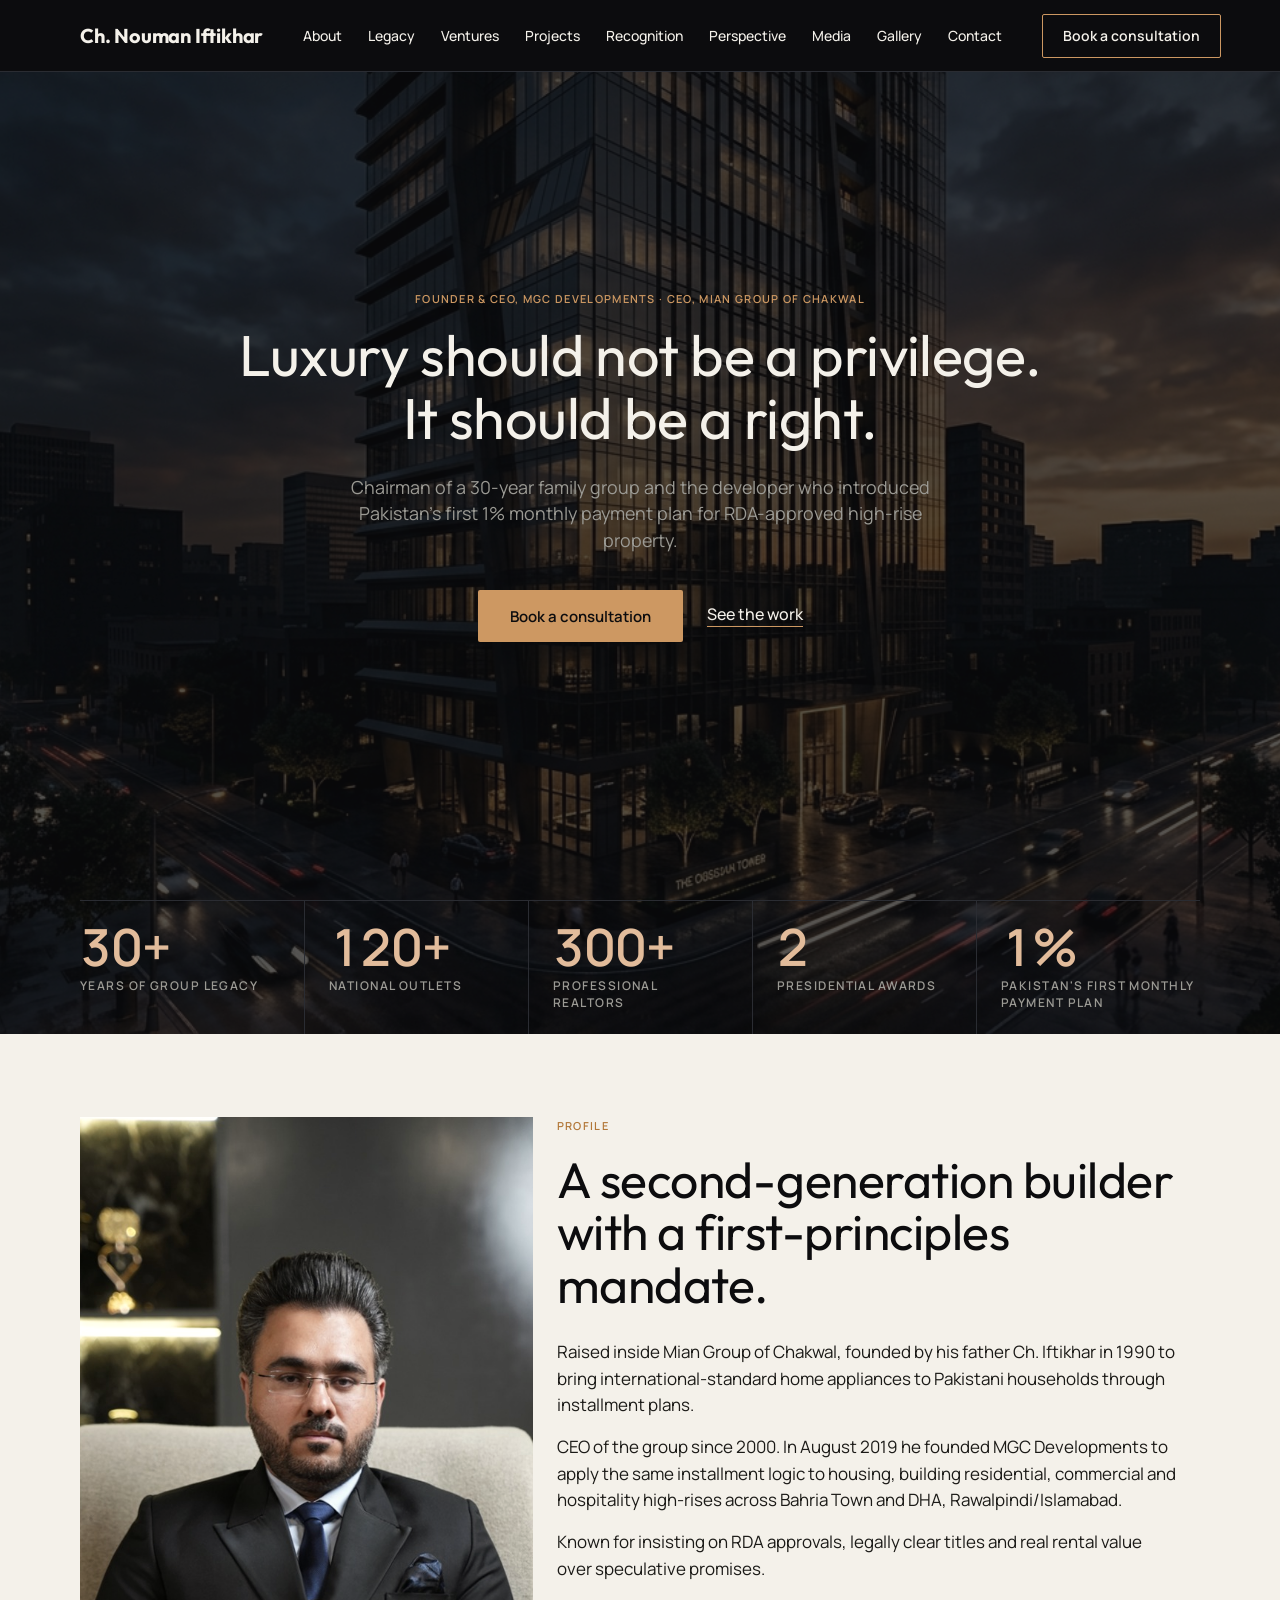
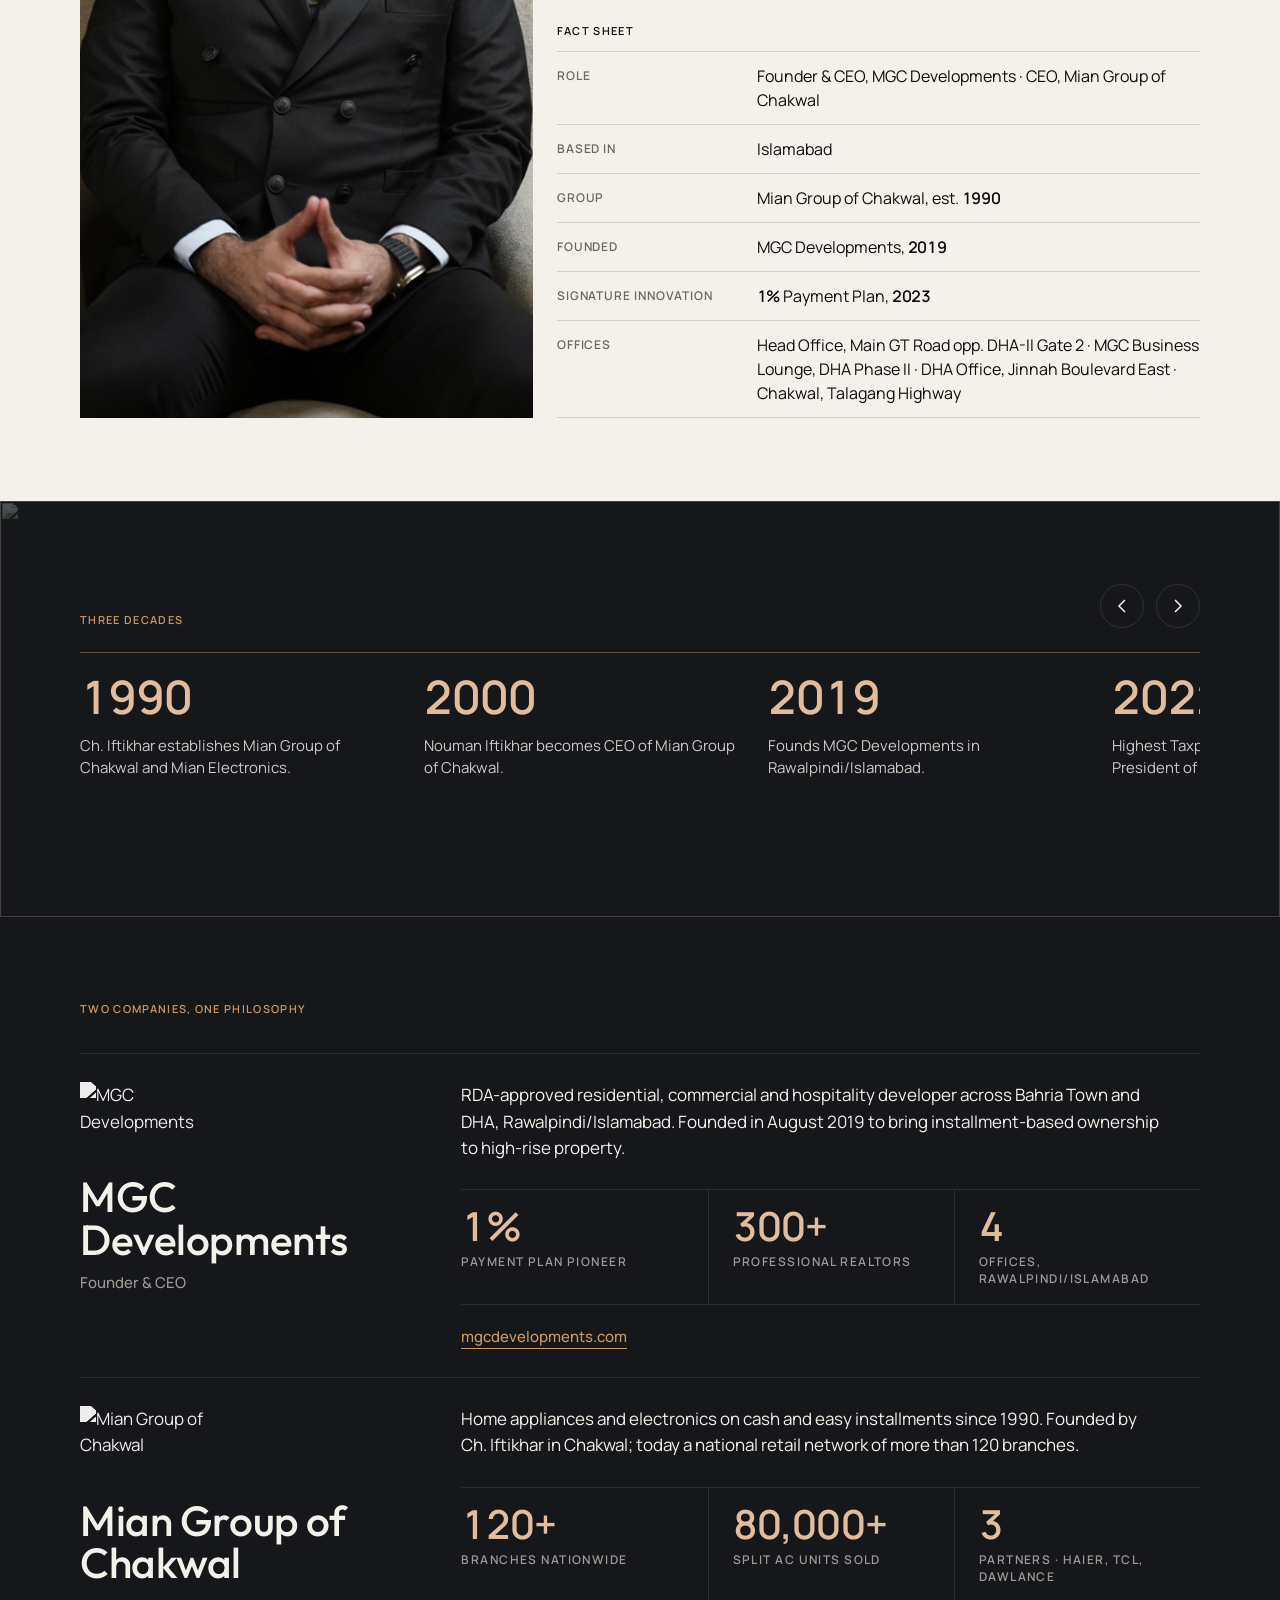
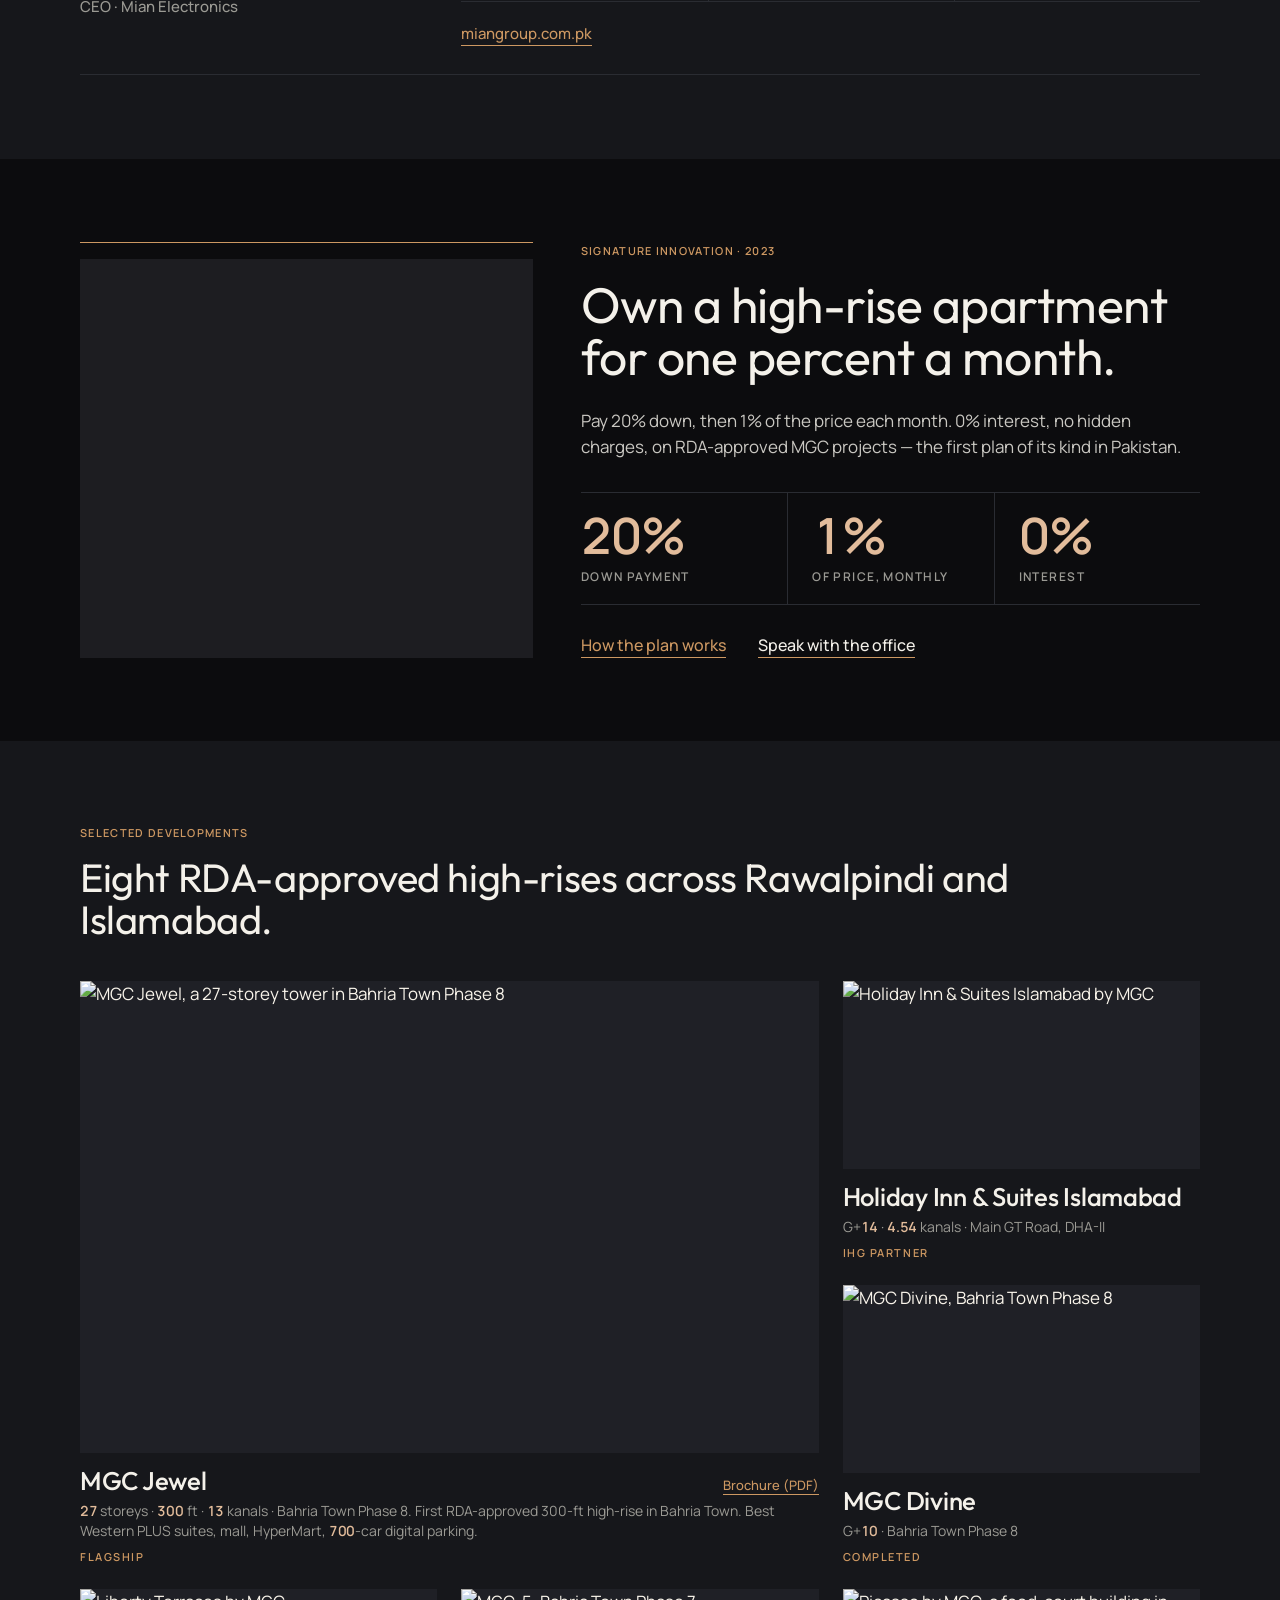
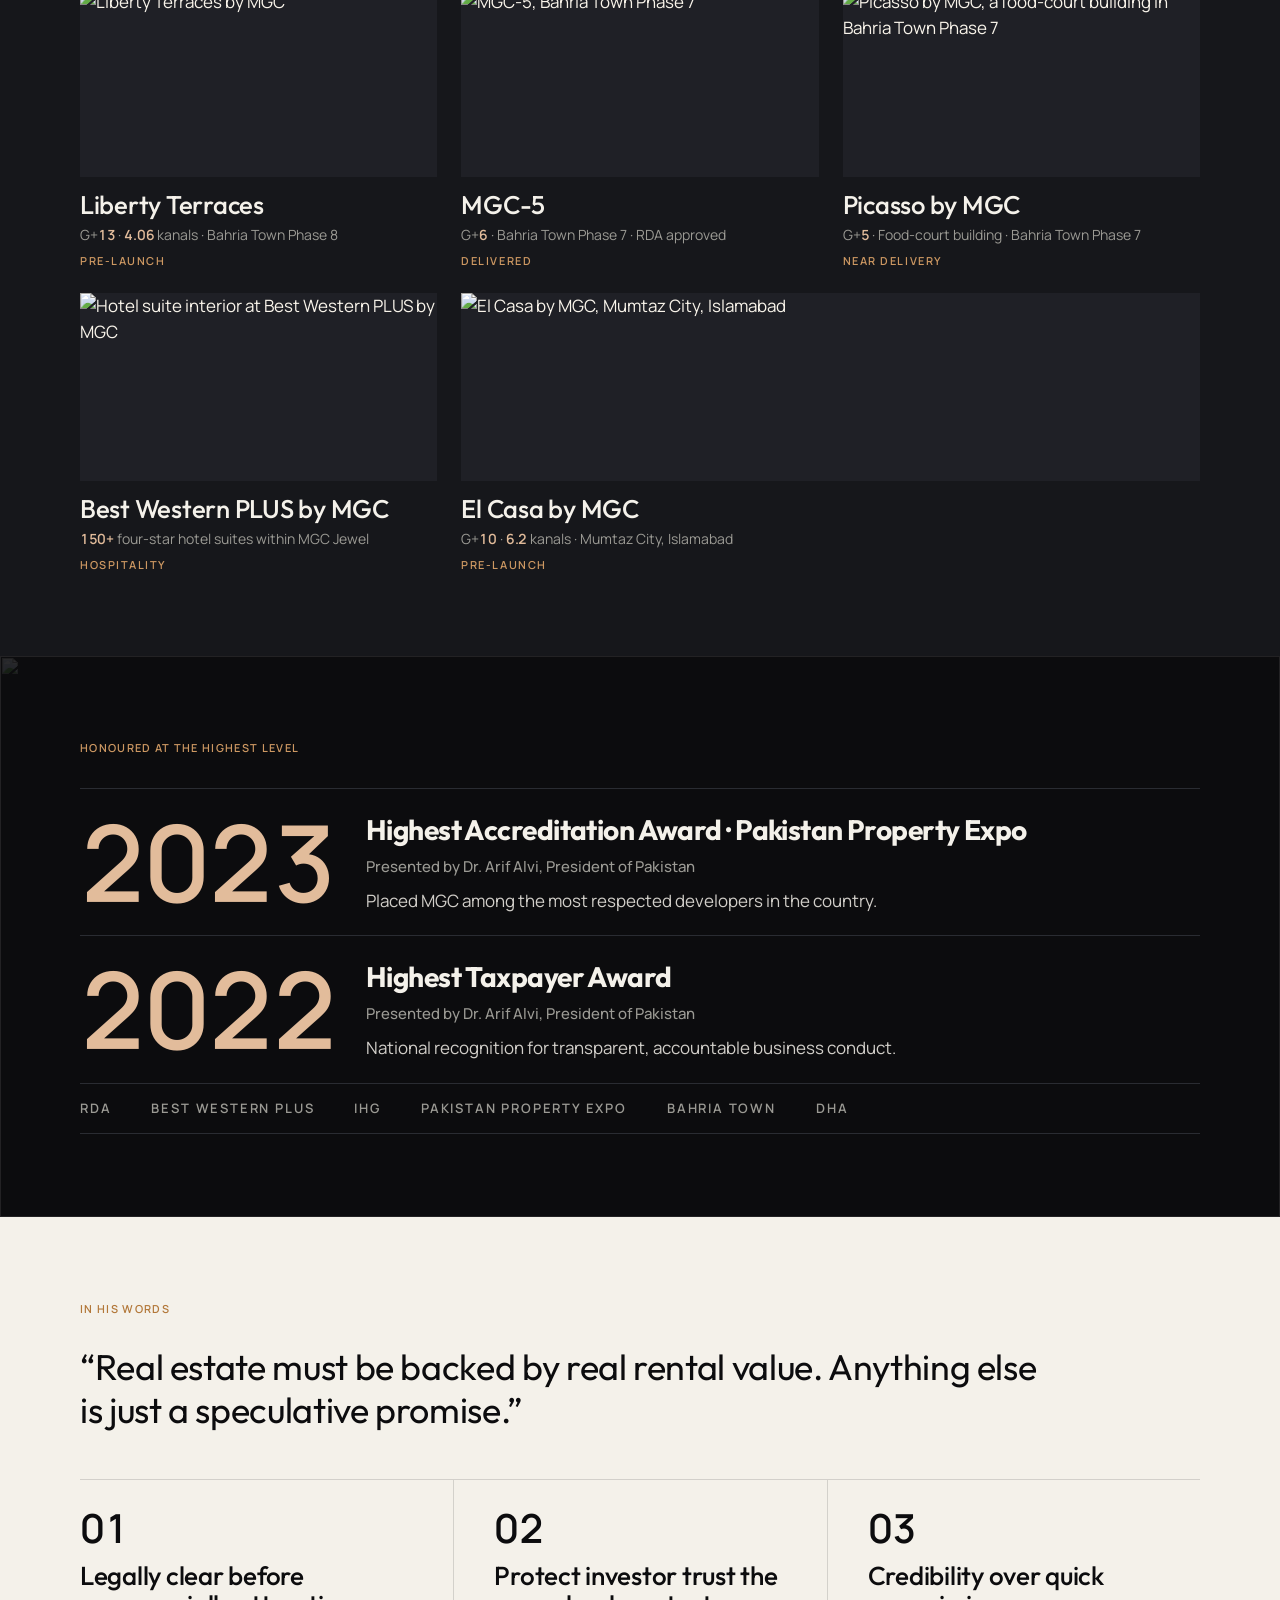
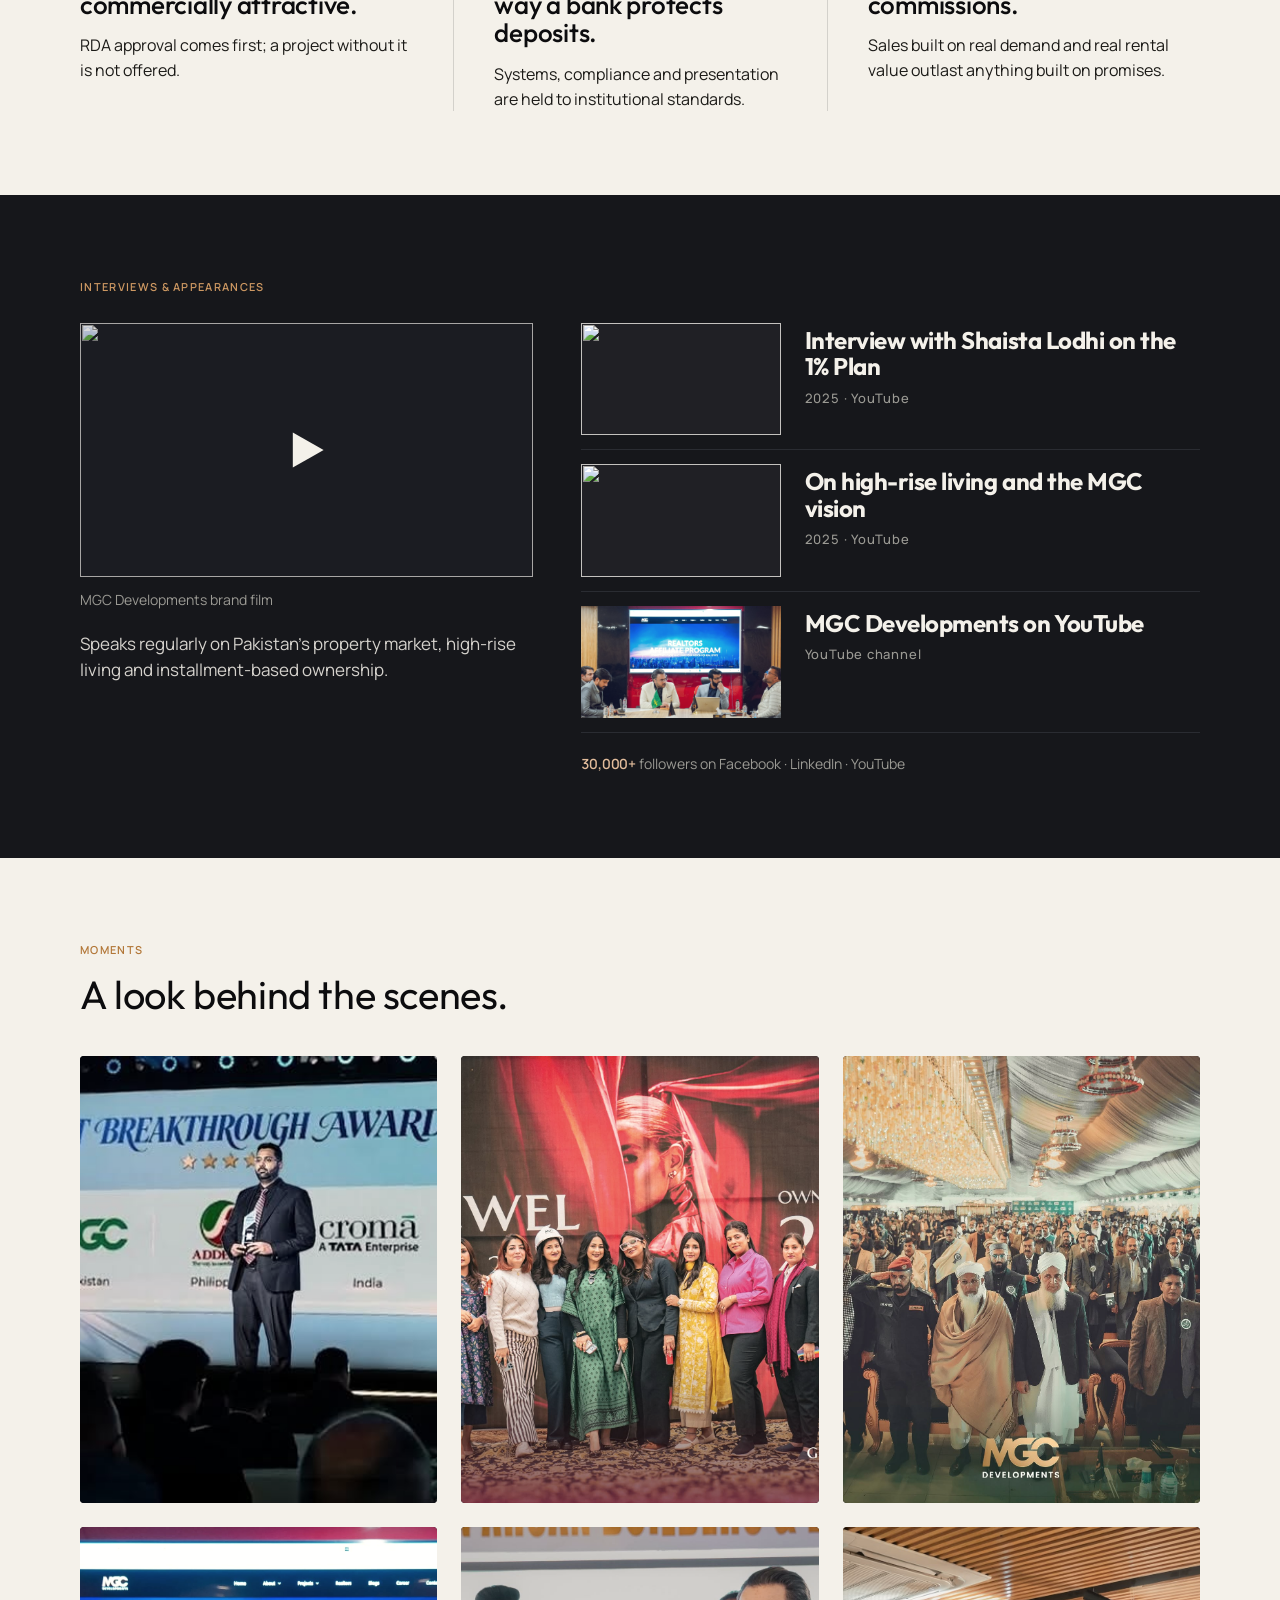
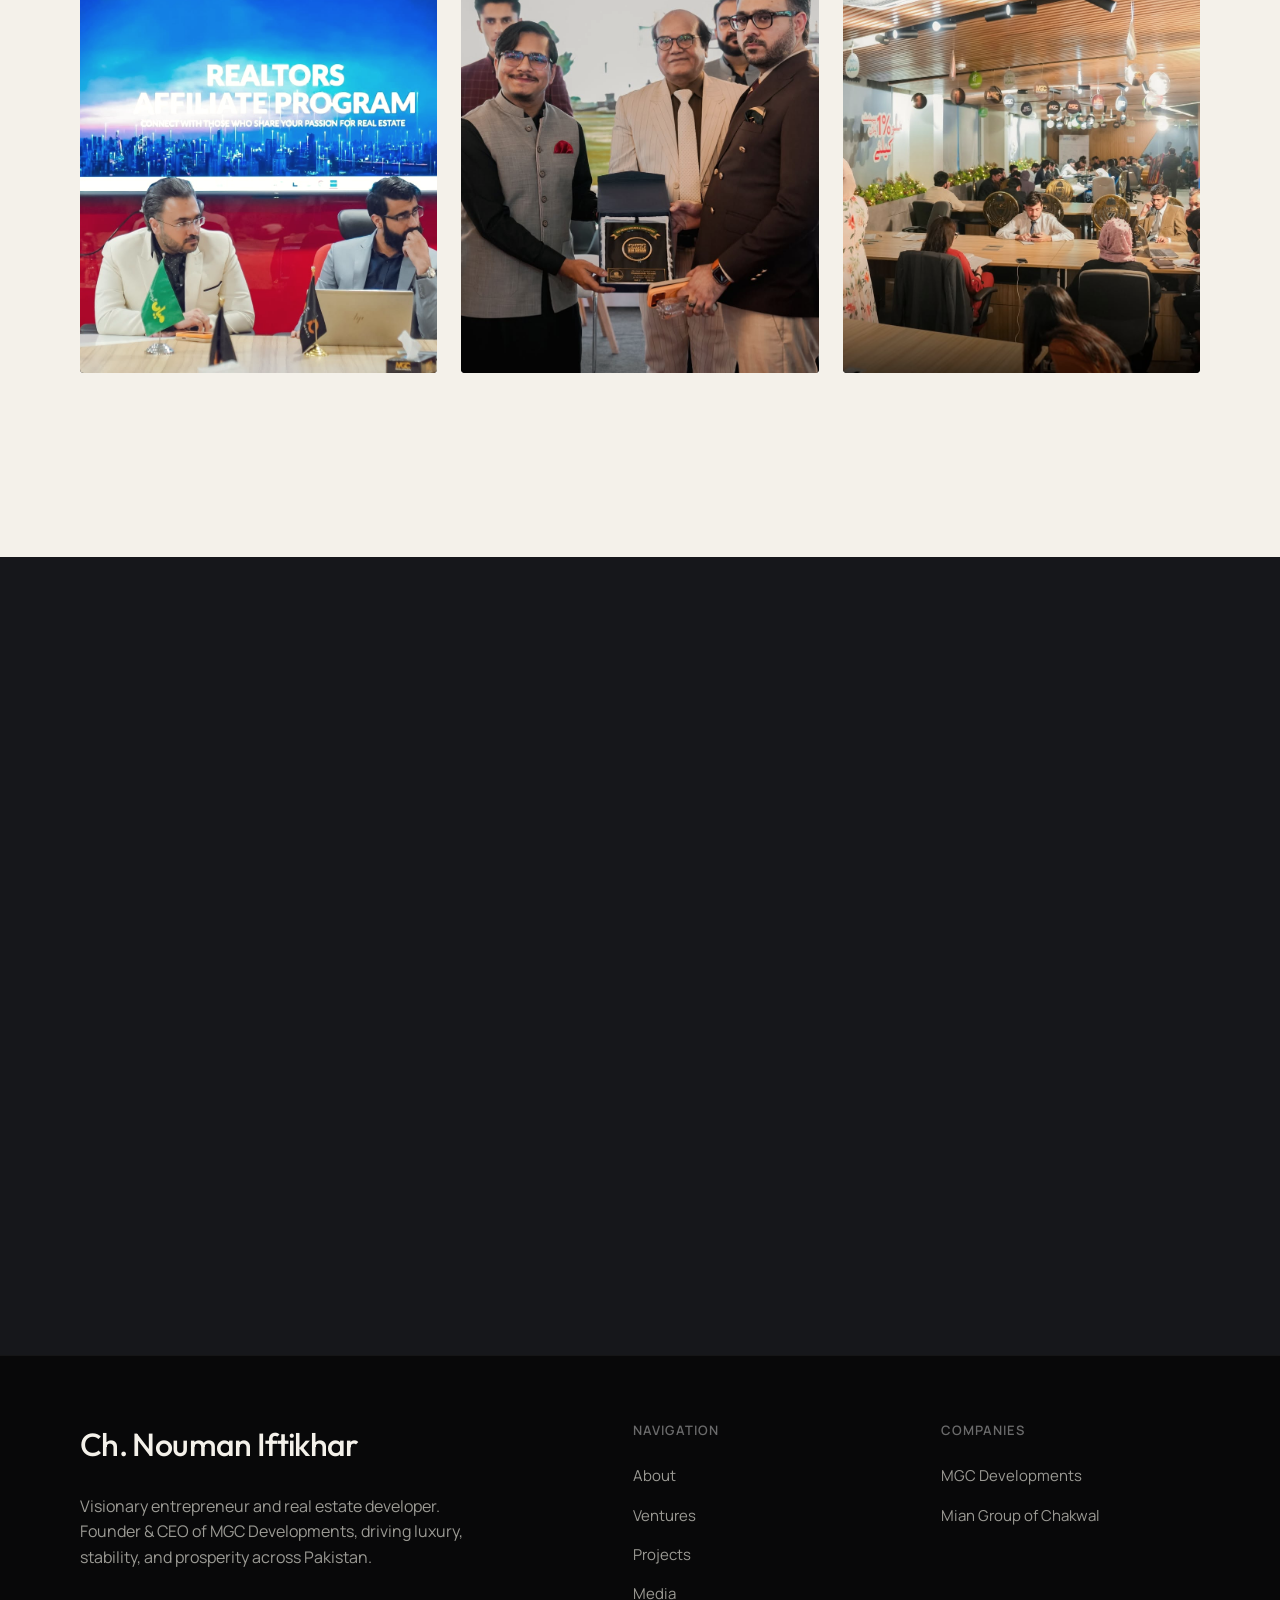
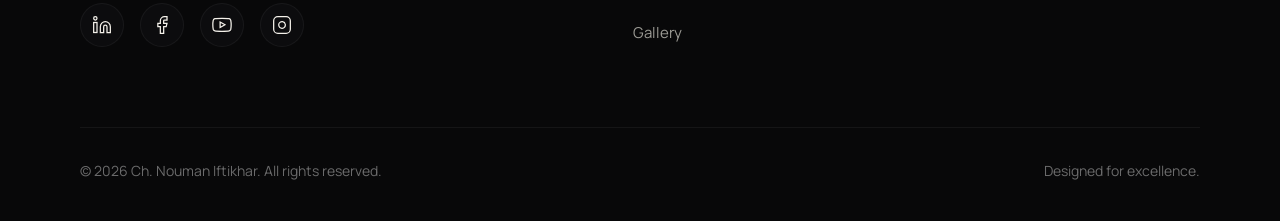
==== commit ad09af56: "Add files via upload" ====
--- a/index.html
+++ b/index.html
@@ -1,853 +1,608 @@
-<!DOCTYPE html>
+<!doctype html>
 <html lang="en">
 <head>
-  <meta charset="UTF-8" />
-  <meta name="viewport" content="width=device-width, initial-scale=1.0" />
-  <meta name="description" content="Ch. Nouman Iftikhar — Founder & CEO of Mian Group of Chakwal and MGC Developments. Pioneer of the 1% Payment Plan in Pakistan's luxury real estate market. Presidential Award Winner." />
-  <meta name="keywords" content="Nouman Iftikhar, MGC Developments, Mian Group Chakwal, Mian Electronics, real estate Pakistan, 1% payment plan, luxury apartments Rawalpindi" />
-  <meta property="og:title" content="Ch. Nouman Iftikhar — Founder & CEO | Mian Group & MGC Developments" />
-  <meta property="og:description" content="Visionary entrepreneur, founder of Pakistan's Mian Group of Chakwal and MGC Developments. Pioneering accessible luxury real estate." />
-  <meta property="og:type" content="website" />
-  <title>Ch. Nouman Iftikhar — Founder & CEO | Mian Group of Chakwal</title>
-  <link rel="stylesheet" href="css/styles.css" />
+<meta charset="utf-8">
+<meta name="viewport" content="width=device-width, initial-scale=1, viewport-fit=cover">
+<title>Ch. Nouman Iftikhar — Founder &amp; CEO, MGC Developments · CEO, Mian Group of Chakwal</title>
+<meta name="description" content="Chairman of a 30-year family group and the developer who introduced Pakistan's first 1% monthly payment plan for RDA-approved high-rise property in Rawalpindi and Islamabad.">
+<!-- TODO: set the final domain before launch -->
+<link rel="canonical" href="https://chnoumaniftikhar.com/">
+<meta name="theme-color" content="#0C0C0E">
+
+<meta property="og:type" content="profile">
+<meta property="og:title" content="Ch. Nouman Iftikhar">
+<meta property="og:description" content="Founder &amp; CEO of MGC Developments and CEO of Mian Group of Chakwal. Pioneer of Pakistan's 1% Payment Plan.">
+<meta property="og:url" content="https://chnoumaniftikhar.com/">
+<meta property="og:image" content="https://chnoumaniftikhar.com/assets/img/nouman-editorial.jpg">
+<meta name="twitter:card" content="summary_large_image">
+
+<link rel="icon" href="assets/img/favicon.svg" type="image/svg+xml">
+
+<link rel="preconnect" href="https://fonts.googleapis.com">
+<link rel="preconnect" href="https://fonts.gstatic.com" crossorigin>
+<link rel="stylesheet" href="https://fonts.googleapis.com/css2?family=Outfit:wght@300;400;500;600;700&family=Manrope:wght@300;400;500;600&display=swap">
+<link rel="stylesheet" href="css/styles.css">
+<script>document.documentElement.classList.add('js')</script>
+
+<script type="application/ld+json">
+{
+  "@context": "https://schema.org",
+  "@graph": [
+    {
+      "@type": "Person",
+      "@id": "https://chnoumaniftikhar.com/#person",
+      "name": "Ch. Nouman Iftikhar",
+      "jobTitle": ["Founder & CEO, MGC Developments", "CEO, Mian Group of Chakwal"],
+      "url": "https://chnoumaniftikhar.com/",
+      "image": "https://chnoumaniftikhar.com/assets/img/nouman-editorial.jpg",
+      "email": "mailto:ceo@mgcdevelopments.com",
+      "telephone": "+92 325 4441111",
+      "address": { "@type": "PostalAddress", "addressLocality": "Islamabad", "addressCountry": "PK" },
+      "worksFor": [
+        { "@id": "https://mgcdevelopments.com/#organization" },
+        { "@id": "https://miangroup.com.pk/#organization" }
+      ],
+      "sameAs": ["https://www.youtube.com/@chnoumaniftikhar"]
+    },
+    {
+      "@type": "Organization",
+      "@id": "https://mgcdevelopments.com/#organization",
+      "name": "MGC Developments",
+      "url": "https://mgcdevelopments.com",
+      "foundingDate": "2019-08",
+      "founder": { "@id": "https://chnoumaniftikhar.com/#person" }
+    },
+    {
+      "@type": "Organization",
+      "@id": "https://miangroup.com.pk/#organization",
+      "name": "Mian Group of Chakwal",
+      "url": "https://miangroup.com.pk",
+      "foundingDate": "1990"
+    }
+  ]
+}
+</script>
 </head>
+
 <body>
-
-<!-- Progress Bar -->
-<div id="progress-bar"></div>
-
-<!-- ===========================
-     NAVIGATION
-=========================== -->
-<nav id="navbar" role="navigation" aria-label="Main Navigation">
-  <div class="container nav-inner">
-    <a href="#hero" class="nav-logo">Ch. <span>Nouman</span> Iftikhar</a>
-    <ul class="nav-menu" role="list">
-      <li><a href="#about">About</a></li>
-      <li><a href="#legacy">Legacy</a></li>
-      <li><a href="#ventures">Ventures</a></li>
-      <li><a href="#projects">Projects</a></li>
-      <li><a href="#achievements">Achievements</a></li>
-      <li><a href="#contact" class="nav-cta">Connect</a></li>
+<a class="skip-link" href="#about">Skip to content</a>
+
+<!-- ============================================================ NAVIGATION -->
+<header class="nav" id="nav">
+  <div class="container nav__inner">
+    <a class="nav__wordmark" href="#top">Ch. Nouman Iftikhar</a>
+    <nav class="nav__links" aria-label="Sections">
+      <a href="#about">About</a>
+      <a href="#legacy">Legacy</a>
+      <a href="#ventures">Ventures</a>
+      <a href="#projects">Projects</a>
+      <a href="#recognition">Recognition</a>
+      <a href="#perspective">Perspective</a>
+      <a href="#media">Media</a>
+      <a href="#gallery">Gallery</a>
+      <a href="#contact">Contact</a>
+    </nav>
+    <a class="btn btn--outline nav__cta" href="#contact">Book a consultation</a>
+    <button class="nav__toggle" type="button" aria-label="Open menu" aria-expanded="false" aria-controls="menu">
+      <span></span><span></span>
+    </button>
+  </div>
+</header>
+
+<div class="menu" id="menu" hidden>
+  <nav class="menu__links" aria-label="Sections">
+    <a href="#about">About</a>
+    <a href="#legacy">Legacy</a>
+    <a href="#ventures">Ventures</a>
+    <a href="#projects">Projects</a>
+    <a href="#recognition">Recognition</a>
+    <a href="#perspective">Perspective</a>
+    <a href="#media">Media</a>
+    <a href="#gallery">Gallery</a>
+    <a href="#contact">Contact</a>
+  </nav>
+  <div class="menu__foot">
+    <a class="btn btn--solid" href="#contact">Book a consultation</a>
+    <p class="menu__meta">+92 325 4441111 · ceo@mgcdevelopments.com</p>
+  </div>
+</div>
+
+<main id="top">
+
+<!-- ============================================================ HERO -->
+<section class="hero" aria-labelledby="hero-title">
+  <img class="hero__video" src="assets/img/hero-bg.jpg" alt="Luxury high-rise development" loading="lazy">
+
+  <div class="container hero__grid">
+    <div class="hero__copy">
+      <p class="eyebrow hero__eyebrow">Founder &amp; CEO, MGC Developments · CEO, Mian Group of Chakwal</p>
+      <h1 class="hero__title" id="hero-title">
+        <span class="line">Luxury should not be a privilege.</span>
+        <span class="line">It should be a right.</span>
+      </h1>
+      <p class="hero__lede">Chairman of a 30-year family group and the developer who introduced Pakistan's first 1% monthly payment plan for RDA-approved high-rise property.</p>
+      <div class="hero__actions">
+        <a class="btn btn--solid" href="#contact">Book a consultation</a>
+        <a class="link link--bone" href="#projects">See the work</a>
+      </div>
+    </div>
+  </div>
+
+  <dl class="container stats" data-reveal>
+    <div class="stat"><dt><span data-count="30" data-suffix="+">30+</span></dt><dd>years of group legacy</dd></div>
+    <div class="stat"><dt><span data-count="120" data-suffix="+">120+</span></dt><dd>national outlets</dd></div>
+    <div class="stat"><dt><span data-count="300" data-suffix="+">300+</span></dt><dd>professional realtors</dd></div>
+    <div class="stat"><dt><span data-count="2">2</span></dt><dd>Presidential awards</dd></div>
+    <div class="stat"><dt><span data-count="1" data-suffix="%">1%</span></dt><dd>Pakistan's first monthly payment plan</dd></div>
+  </dl>
+</section>
+
+<!-- ============================================================ ABOUT -->
+<section class="section section--light about" id="about" data-theme="light" aria-labelledby="about-title">
+  <div class="container split split--5-7">
+    <figure class="about__portrait" data-reveal>
+      <img src="assets/img/Ch Nouman Iftikhar.jpeg" alt="Ch. Nouman Iftikhar" loading="lazy">
+    </figure>
+    <div class="about__body" data-reveal>
+      <p class="eyebrow">Profile</p>
+      <h2 class="h2" id="about-title">A second-generation builder with a first-principles mandate.</h2>
+      <div class="prose">
+        <p>Raised inside Mian Group of Chakwal, founded by his father Ch. Iftikhar in 1990 to bring international-standard home appliances to Pakistani households through installment plans.</p>
+        <p>CEO of the group since 2000. In August 2019 he founded MGC Developments to apply the same installment logic to housing, building residential, commercial and hospitality high-rises across Bahria Town and DHA, Rawalpindi/Islamabad.</p>
+        <p>Known for insisting on RDA approvals, legally clear titles and real rental value over speculative promises.</p>
+      </div>
+      <h3 class="label">Fact sheet</h3>
+      <dl class="facts">
+        <dt>Role</dt><dd>Founder &amp; CEO, MGC Developments · CEO, Mian Group of Chakwal</dd>
+        <dt>Based in</dt><dd>Islamabad</dd>
+        <dt>Group</dt><dd>Mian Group of Chakwal, est. <span class="num">1990</span></dd>
+        <dt>Founded</dt><dd>MGC Developments, <span class="num">2019</span></dd>
+        <dt>Signature innovation</dt><dd><span class="num">1%</span> Payment Plan, <span class="num">2023</span></dd>
+        <dt>Offices</dt><dd>Head Office, Main GT Road opp. DHA-II Gate 2 · MGC Business Lounge, DHA Phase II · DHA Office, Jinnah Boulevard East · Chakwal, Talagang Highway</dd>
+      </dl>
+    </div>
+  </div>
+</section>
+
+<!-- ============================================================ LEGACY -->
+<section class="section legacy" id="legacy" aria-labelledby="legacy-title">
+  <img class="legacy__bg" src="assets/img/group-legacy.jpg" data-remote="https://mgcdevelopments.com/wp-content/uploads/2026/06/top-banner-1360x647-1.jpg" alt="" width="1360" height="647" loading="lazy">
+  <div class="container">
+    <div class="legacy__header" style="display: flex; justify-content: space-between; align-items: flex-end; margin-bottom: 24px;">
+      <div>
+        <p class="eyebrow">Three decades</p>
+        <h2 class="visually-hidden" id="legacy-title">Legacy timeline</h2>
+      </div>
+      <div class="legacy__nav" style="display: flex; gap: 12px;">
+        <button class="legacy__btn legacy__btn--prev" aria-label="Previous" type="button" style="width: 44px; height: 44px; display: flex; align-items: center; justify-content: center; background: transparent; border: 1px solid rgba(255,255,255,0.1); color: var(--bone); cursor: pointer; border-radius: 50%; transition: all 300ms;">
+          <svg viewBox="0 0 24 24" width="24" height="24" stroke="currentColor" stroke-width="1.5" fill="none"><polyline points="15 18 9 12 15 6"></polyline></svg>
+        </button>
+        <button class="legacy__btn legacy__btn--next" aria-label="Next" type="button" style="width: 44px; height: 44px; display: flex; align-items: center; justify-content: center; background: transparent; border: 1px solid rgba(255,255,255,0.1); color: var(--bone); cursor: pointer; border-radius: 50%; transition: all 300ms;">
+          <svg viewBox="0 0 24 24" width="24" height="24" stroke="currentColor" stroke-width="1.5" fill="none"><polyline points="9 18 15 12 9 6"></polyline></svg>
+        </button>
+      </div>
+    </div>
+    <ol class="timeline" data-reveal style="margin-top: 0;">
+      <li><span class="timeline__year num">1990</span><p>Ch. Iftikhar establishes Mian Group of Chakwal and Mian Electronics.</p></li>
+      <li><span class="timeline__year num">2000</span><p>Nouman Iftikhar becomes CEO of Mian Group of Chakwal.</p></li>
+      <li><span class="timeline__year num">2019</span><p>Founds MGC Developments in Rawalpindi/Islamabad.</p></li>
+      <li><span class="timeline__year num">2022</span><p>Highest Taxpayer Award, presented by the President of Pakistan.</p></li>
+      <li><span class="timeline__year num">2023</span><p>Launches Pakistan's first 1% Payment Plan; Highest Accreditation Award at Pakistan Property Expo.</p></li>
+      <li><span class="timeline__year num">2024–26</span><p>MGC Jewel rises in Bahria Town Phase 8; hospitality partnerships with Best Western PLUS and IHG; the group passes 120 outlets.</p></li>
+    </ol>
+  </div>
+</section>
+
+<!-- ============================================================ VENTURES -->
+<section class="section section--graphite ventures" id="ventures" aria-labelledby="ventures-title">
+  <div class="container">
+    <p class="eyebrow">Two companies, one philosophy</p>
+    <h2 class="visually-hidden" id="ventures-title">Ventures</h2>
+
+    <article class="venture split split--4-8" data-reveal>
+      <div class="venture__id">
+        <img class="venture__logo" src="assets/img/logo-mgc.png" data-remote="https://mgcdevelopments.com/wp-content/uploads/2026/05/logo.png" alt="MGC Developments" width="280" height="144" loading="lazy">
+        <h3 class="h3">MGC Developments</h3>
+        <p class="venture__role">Founder &amp; CEO</p>
+      </div>
+      <div class="venture__body">
+        <p>RDA-approved residential, commercial and hospitality developer across Bahria Town and DHA, Rawalpindi/Islamabad. Founded in August 2019 to bring installment-based ownership to high-rise property.</p>
+        <dl class="facts-row">
+          <div><dt><span data-count="1" data-suffix="%">1%</span></dt><dd>Payment Plan pioneer</dd></div>
+          <div><dt><span data-count="300" data-suffix="+">300+</span></dt><dd>professional realtors</dd></div>
+          <div><dt><span data-count="4">4</span></dt><dd>offices, Rawalpindi/Islamabad</dd></div>
+        </dl>
+        <a class="link" href="https://mgcdevelopments.com" rel="noopener">mgcdevelopments.com</a>
+      </div>
+    </article>
+
+    <article class="venture split split--4-8" data-reveal>
+      <div class="venture__id">
+        <img class="venture__logo" src="assets/img/logo-mian-group.png" data-remote="https://miangroup.com.pk/cdn/shop/files/Green_Png_351a8d3f-6389-4c70-ae8f-ea98731ff9c4.png?v=1762147095" alt="Mian Group of Chakwal" width="144" height="144" loading="lazy">
+        <h3 class="h3">Mian Group of Chakwal</h3>
+        <p class="venture__role">CEO · Mian Electronics</p>
+      </div>
+      <div class="venture__body">
+        <p>Home appliances and electronics on cash and easy installments since 1990. Founded by Ch. Iftikhar in Chakwal; today a national retail network of more than 120 branches.</p>
+        <dl class="facts-row">
+          <div><dt><span data-count="120" data-suffix="+">120+</span></dt><dd>branches nationwide</dd></div>
+          <div><dt><span data-count="80000" data-suffix="+">80,000+</span></dt><dd>split AC units sold</dd></div>
+          <div><dt><span data-count="3">3</span></dt><dd>partners · Haier, TCL, Dawlance</dd></div>
+        </dl>
+        <a class="link" href="https://miangroup.com.pk" rel="noopener">miangroup.com.pk</a>
+      </div>
+    </article>
+  </div>
+</section>
+
+<!-- ============================================================ 1% PLAN -->
+<section class="section plan" id="plan" aria-labelledby="plan-title">
+  <div class="container split split--5-7">
+    <figure class="plan__film" data-reveal>
+      <video muted loop playsinline preload="none" poster="assets/img/mgc-jewel-interior.jpg" data-autoplay>
+        <source src="assets/video/one-percent-plan.mp4" type="video/mp4">
+    <source src="https://mgcdevelopments.com/wp-content/uploads/2026/06/download.mp4" type="video/mp4">
+      </video>
+    </figure>
+    <div class="plan__body" data-reveal>
+      <p class="eyebrow">Signature innovation · 2023</p>
+      <h2 class="h2" id="plan-title">Own a high-rise apartment for one percent a month.</h2>
+      <p class="plan__copy">Pay 20% down, then 1% of the price each month. 0% interest, no hidden charges, on RDA-approved MGC projects — the first plan of its kind in Pakistan.</p>
+      <dl class="facts-row facts-row--large">
+        <div><dt><span data-count="20" data-suffix="%">20%</span></dt><dd>down payment</dd></div>
+        <div><dt><span data-count="1" data-suffix="%">1%</span></dt><dd>of price, monthly</dd></div>
+        <div><dt><span data-count="0" data-suffix="%">0%</span></dt><dd>interest</dd></div>
+      </dl>
+      <div class="actions">
+        <a class="link" href="https://mgcdevelopments.com" rel="noopener">How the plan works</a>
+        <a class="link link--bone" href="#contact">Speak with the office</a>
+      </div>
+    </div>
+  </div>
+</section>
+
+<!-- ============================================================ PROJECTS -->
+<section class="section section--graphite projects" id="projects" aria-labelledby="projects-title">
+  <div class="container">
+    <p class="eyebrow">Selected developments</p>
+    <h2 class="h2 h2--tight" id="projects-title">Eight RDA-approved high-rises across Rawalpindi and Islamabad.</h2>
+
+    <div class="mosaic" data-reveal>
+      <article class="tile tile--flagship">
+        <a class="tile__media" href="https://mgcdevelopments.com/mgc-jewel/" rel="noopener" aria-label="MGC Jewel on mgcdevelopments.com">
+          <img src="assets/img/mgc-jewel-hero.jpg" data-remote="https://mgcdevelopments.com/wp-content/uploads/2026/05/JEWEL-HERO-BANNER.jpeg" alt="MGC Jewel, a 27-storey tower in Bahria Town Phase 8" width="1920" height="1080" loading="lazy">
+        </a>
+        <div class="tile__caption">
+          <div class="tile__head">
+            <h3 class="h3">MGC Jewel</h3>
+            <a class="link link--small" href="assets/docs/mgc-jewel-brochure.pdf" data-remote="https://mgcdevelopments.com/wp-content/uploads/2026/06/Jewel-Brouchure.pdf" rel="noopener">Brochure (PDF)</a>
+          </div>
+          <p><span class="num">27</span> storeys · <span class="num">300</span> ft · <span class="num">13</span> kanals · Bahria Town Phase 8. First RDA-approved 300-ft high-rise in Bahria Town. Best Western PLUS suites, mall, HyperMart, <span class="num">700</span>-car digital parking.</p>
+          <span class="tag">Flagship</span>
+        </div>
+      </article>
+
+      <article class="tile">
+        <a class="tile__media" href="https://mgcdevelopments.com/holiday-inn-suites-islamabad/" rel="noopener" aria-label="Holiday Inn &amp; Suites Islamabad">
+          <img src="assets/img/holiday-inn-suites.jpg" data-remote="https://mgcdevelopments.com/wp-content/uploads/2026/06/exterior-3-2500x1400-4.jpg" alt="Holiday Inn &amp; Suites Islamabad by MGC" width="2500" height="1400" loading="lazy">
+        </a>
+        <div class="tile__caption">
+          <h3 class="h3">Holiday Inn &amp; Suites Islamabad</h3>
+          <p>G+<span class="num">14</span> · <span class="num">4.54</span> kanals · Main GT Road, DHA-II</p>
+          <span class="tag">IHG partner</span>
+        </div>
+      </article>
+
+      <article class="tile">
+        <a class="tile__media" href="https://mgcdevelopments.com/mgc-divine/" rel="noopener" aria-label="MGC Divine">
+          <img src="assets/img/mgc-divine.jpg" data-remote="https://mgcdevelopments.com/wp-content/uploads/2026/06/top-banner-2880-x-1236-scaled.jpg" alt="MGC Divine, Bahria Town Phase 8" width="2880" height="1236" loading="lazy">
+        </a>
+        <div class="tile__caption">
+          <h3 class="h3">MGC Divine</h3>
+          <p>G+<span class="num">10</span> · Bahria Town Phase 8</p>
+          <span class="tag">Completed</span>
+        </div>
+      </article>
+
+      <article class="tile">
+        <a class="tile__media" href="https://mgcdevelopments.com/liberty-terraces/" rel="noopener" aria-label="Liberty Terraces">
+          <img src="assets/img/liberty-terraces.jpg" data-remote="https://mgcdevelopments.com/wp-content/uploads/2026/06/exterior-1-2500x1400-4.jpg" alt="Liberty Terraces by MGC" width="2500" height="1400" loading="lazy">
+        </a>
+        <div class="tile__caption">
+          <h3 class="h3">Liberty Terraces</h3>
+          <p>G+<span class="num">13</span> · <span class="num">4.06</span> kanals · Bahria Town Phase 8</p>
+          <span class="tag">Pre-launch</span>
+        </div>
+      </article>
+
+      <article class="tile">
+        <a class="tile__media" href="https://mgcdevelopments.com/mgc-5/" rel="noopener" aria-label="MGC-5">
+          <img src="assets/img/mgc-5.jpg" data-remote="https://mgcdevelopments.com/wp-content/uploads/2026/06/exterior-2-2500x1400-4.jpg" alt="MGC-5, Bahria Town Phase 7" width="2500" height="1400" loading="lazy">
+        </a>
+        <div class="tile__caption">
+          <h3 class="h3">MGC-5</h3>
+          <p>G+<span class="num">6</span> · Bahria Town Phase 7 · RDA approved</p>
+          <span class="tag">Delivered</span>
+        </div>
+      </article>
+
+      <article class="tile">
+        <a class="tile__media" href="https://mgcdevelopments.com/picasso-by-mgc/" rel="noopener" aria-label="Picasso by MGC">
+          <img src="assets/img/picasso-by-mgc.jpg" data-remote="https://mgcdevelopments.com/wp-content/uploads/2026/06/top-banner-2880-x-1236-2-scaled.jpg" alt="Picasso by MGC, a food-court building in Bahria Town Phase 7" width="2880" height="1236" loading="lazy">
+        </a>
+        <div class="tile__caption">
+          <h3 class="h3">Picasso by MGC</h3>
+          <p>G+<span class="num">5</span> · Food-court building · Bahria Town Phase 7</p>
+          <span class="tag">Near delivery</span>
+        </div>
+      </article>
+
+      <article class="tile">
+        <a class="tile__media" href="https://mgcdevelopments.com/best-western/" rel="noopener" aria-label="Best Western PLUS by MGC">
+          <img src="assets/img/mgc-jewel-interior.jpg" data-remote="https://mgcdevelopments.com/wp-content/uploads/2026/05/interior-1-2500x1400.jpg.jpeg" alt="Hotel suite interior at Best Western PLUS by MGC" width="2500" height="1400" loading="lazy">
+        </a>
+        <div class="tile__caption">
+          <h3 class="h3">Best Western PLUS by MGC</h3>
+          <p><span class="num">150+</span> four-star hotel suites within MGC Jewel</p>
+          <span class="tag">Hospitality</span>
+        </div>
+      </article>
+
+      <article class="tile tile--wide">
+        <a class="tile__media tile__media--bottom" href="https://mgcdevelopments.com/elcasa-by-mgc/" rel="noopener" aria-label="El Casa by MGC">
+          <img src="assets/img/mgc-jewel-wide.jpg" data-remote="https://mgcdevelopments.com/wp-content/uploads/2026/05/Jewel-2880-x-1236.jpg-scaled.jpeg" alt="El Casa by MGC, Mumtaz City, Islamabad" width="2880" height="1236" loading="lazy">
+        </a>
+        <div class="tile__caption">
+          <h3 class="h3">El Casa by MGC</h3>
+          <p>G+<span class="num">10</span> · <span class="num">6.2</span> kanals · Mumtaz City, Islamabad</p>
+          <span class="tag">Pre-launch</span>
+        </div>
+      </article>
+    </div>
+  </div>
+</section>
+
+<!-- ============================================================ RECOGNITION -->
+<section class="section recognition" id="recognition" aria-labelledby="recognition-title">
+  <img class="recognition__bg" src="assets/img/gala-interior.jpg" data-remote="https://mgcdevelopments.com/wp-content/uploads/2026/06/interior-4-2500x1400-1.jpg" alt="" width="2500" height="1400" loading="lazy">
+  <div class="container">
+    <p class="eyebrow">Honoured at the highest level</p>
+    <h2 class="visually-hidden" id="recognition-title">Recognition</h2>
+
+    <article class="award split split--3-9" data-reveal>
+      <span class="award__year num" data-count="2023" data-separator="">2023</span>
+      <div class="award__body">
+        <h3 class="award__title">Highest Accreditation Award · Pakistan Property Expo</h3>
+        <p class="award__by">Presented by Dr. Arif Alvi, President of Pakistan</p>
+        <p>Placed MGC among the most respected developers in the country.</p>
+      </div>
+    </article>
+    <article class="award split split--3-9" data-reveal>
+      <span class="award__year num" data-count="2022" data-separator="">2022</span>
+      <div class="award__body">
+        <h3 class="award__title">Highest Taxpayer Award</h3>
+        <p class="award__by">Presented by Dr. Arif Alvi, President of Pakistan</p>
+        <p>National recognition for transparent, accountable business conduct.</p>
+      </div>
+    </article>
+
+    <ul class="wordmarks" aria-label="Partners and approving bodies">
+      <li>RDA</li><li>Best Western PLUS</li><li>IHG</li><li>Pakistan Property Expo</li><li>Bahria Town</li><li>DHA</li>
     </ul>
-    <button class="nav-hamburger" id="hamburger" aria-label="Toggle Menu" aria-expanded="false">
-      <span></span><span></span><span></span>
-    </button>
-  </div>
-</nav>
-
-<!-- Mobile Menu -->
-<div class="nav-mobile" id="mobile-menu" role="dialog" aria-modal="true">
-  <a href="#about">About</a>
-  <a href="#legacy">Legacy</a>
-  <a href="#ventures">Ventures</a>
-  <a href="#projects">Projects</a>
-  <a href="#achievements">Achievements</a>
-  <a href="#contact">Connect</a>
-</div>
-
-<!-- ===========================
-     SECTION 1: HERO
-=========================== -->
-<section id="hero" aria-label="Hero">
-  <div class="hero-bg"></div>
-  <div class="hero-overlay"></div>
-  <div class="hero-overlay-2"></div>
-
-  <div class="container hero-content">
-    <div class="hero-tag">Visionary Leader &nbsp;|&nbsp; Pakistan</div>
-    <h1 class="hero-name">
-      Chaudary Nouman
-      <span class="line-2">Iftikhar</span>
-    </h1>
-    <p class="hero-subtitle">
-      <span id="typewriter">Founder &amp; CEO, Mian Group of Chakwal</span>
-    </p>
-    <div class="hero-divider"></div>
-    <p class="hero-description">
-      A third-generation entrepreneur who transformed a humble electronics shop in Chakwal into a
-      national business empire — and then redefined Pakistan's luxury real estate market with
-      a singular vision: making excellence accessible to all.
-    </p>
-    <div class="hero-actions">
-      <a href="#about" class="btn-secondary">Discover His Story</a>
-      <a href="#projects" class="btn-primary">View Projects</a>
-    </div>
-  </div>
-
-  <!-- Stats Bar -->
-  <div class="hero-stats" aria-label="Key Statistics">
-    <div class="hero-stat-item">
-      <div class="stat-number">126+</div>
-      <div class="stat-label">National Outlets</div>
-    </div>
-    <div class="hero-stat-item">
-      <div class="stat-number">35+</div>
-      <div class="stat-label">Years of Legacy</div>
-    </div>
-    <div class="hero-stat-item">
-      <div class="stat-number">5+</div>
-      <div class="stat-label">Flagship Projects</div>
-    </div>
-    <div class="hero-stat-item">
-      <div class="stat-number">2×</div>
-      <div class="stat-label">Presidential Awards</div>
-    </div>
-  </div>
-
-  <div class="hero-scroll" aria-hidden="true">
-    <span>Scroll</span>
-    <div class="scroll-line"></div>
-  </div>
-</section>
-
-<!-- ===========================
-     SECTION 2: ABOUT
-=========================== -->
-<section id="about" aria-labelledby="about-heading">
-  <div class="container">
-    <div class="about-grid">
-
-      <!-- Image Column -->
-      <div class="about-image-wrap reveal-left">
-        <div class="about-image-inner">
-          <img src="assets/images/portrait.jpg"
-               alt="Ch. Nouman Iftikhar — Founder & CEO, Mian Group of Chakwal and MGC Developments"
-               loading="lazy" />
-        </div>
-        <div class="about-image-accent"></div>
-        <div class="about-image-tag">
-          <div class="tag-number">1990</div>
-          <div class="tag-text">Group Founded</div>
-        </div>
-      </div>
-
-      <!-- Content Column -->
-      <div class="about-content reveal-right">
-        <div class="section-label">The Visionary</div>
-        <h2 class="section-title" id="about-heading">
-          Built on Legacy.<br />Driven by Vision.
-        </h2>
-
-        <blockquote class="about-quote">
-          "True success is not what you build for yourself —
-          it is <strong>how many lives you transform</strong> along the way."
-        </blockquote>
-
-        <div class="about-text">
-          <p>
-            Born into the entrepreneurial spirit of Chakwal, Chaudary Nouman Iftikhar inherited
-            more than a business — he inherited a responsibility. When his father, Ch. Iftikhar,
-            founded Mian Group in 1990, the goal was simple: give every Pakistani family access
-            to quality home appliances at fair prices. That promise still beats at the heart of
-            everything Ch. Nouman builds today.
-          </p>
-          <p>
-            Under his leadership, Mian Electronics grew from a single store into a network of
-            over 126 national outlets, becoming one of Pakistan's largest home appliance retailers.
-            But Ch. Nouman's ambition extended further — into the skylines of Rawalpindi and Islamabad.
-          </p>
-          <p>
-            As Founder and CEO of MGC Developments, he pioneered the revolutionary
-            <em style="color: var(--gold); font-style: normal; font-weight: 600;">1% Payment Plan</em>
-            — a model that democratized luxury real estate investment across Pakistan, earning him
-            two prestigious Presidential Awards and national recognition for economic innovation.
-          </p>
-        </div>
-
-        <div class="about-details">
-          <div class="about-detail-item">
-            <div class="about-detail-label">Designation</div>
-            <div class="about-detail-value">Founder & CEO</div>
+  </div>
+</section>
+
+<!-- ============================================================ PERSPECTIVE -->
+<section class="section section--light perspective" id="perspective" data-theme="light" aria-labelledby="perspective-title">
+  <div class="container">
+    <p class="eyebrow">In his words</p>
+    <h2 class="visually-hidden" id="perspective-title">Perspective</h2>
+    <blockquote class="pullquote" data-reveal>
+      <p>“Real estate must be backed by real rental value. Anything else is just a speculative promise.”</p>
+    </blockquote>
+    <ol class="principles" data-reveal>
+      <li>
+        <span class="principles__n num">01</span>
+        <h3 class="h3">Legally clear before commercially attractive.</h3>
+        <p>RDA approval comes first; a project without it is not offered.</p>
+      </li>
+      <li>
+        <span class="principles__n num">02</span>
+        <h3 class="h3">Protect investor trust the way a bank protects deposits.</h3>
+        <p>Systems, compliance and presentation are held to institutional standards.</p>
+      </li>
+      <li>
+        <span class="principles__n num">03</span>
+        <h3 class="h3">Credibility over quick commissions.</h3>
+        <p>Sales built on real demand and real rental value outlast anything built on promises.</p>
+      </li>
+    </ol>
+  </div>
+</section>
+
+<!-- ============================================================ MEDIA -->
+<section class="section section--graphite media" id="media" aria-labelledby="media-title">
+  <div class="container">
+    <p class="eyebrow">Interviews &amp; appearances</p>
+    <h2 class="visually-hidden" id="media-title">Media and speaking</h2>
+    <div class="split split--5-7">
+      <div class="media__feature" data-reveal>
+        <div class="player" data-player>
+          <img class="player__poster" src="assets/img/realtors-event.jpg" data-remote="https://mgcdevelopments.com/wp-content/uploads/2026/06/Realtors-banner.jpg-scaled.jpeg" alt="" width="2880" height="1236" loading="lazy">
+          <video class="player__video" controls preload="none" playsinline hidden>
+            <source src="assets/video/mgc-brand-film.mp4" type="video/mp4">
+    <source src="https://mgcdevelopments.com/wp-content/uploads/2026/05/YTDown_YouTube_Media_MMTDuTYkbck_002_720p.mp4" type="video/mp4">
+          </video>
+          <button class="player__play" type="button" aria-label="Play the MGC Developments brand film">
+            <svg viewBox="0 0 40 40" width="44" height="44" aria-hidden="true"><polygon points="8,4 36,20 8,36" fill="currentColor"></polygon></svg>
+          </button>
+        </div>
+        <p class="caption">MGC Developments brand film</p>
+        <p>Speaks regularly on Pakistan's property market, high-rise living and installment-based ownership.</p>
+      </div>
+
+      <div class="media__list" data-reveal>
+        <a class="clip" href="https://www.youtube.com/watch?v=aRfMuhxzMTU" rel="noopener">
+          <img src="assets/img/interview-shaista-lodhi.jpg" data-remote="https://img.youtube.com/vi/aRfMuhxzMTU/maxresdefault.jpg" alt="" width="1280" height="720" loading="lazy">
+          <span class="clip__text"><span class="clip__title">Interview with Shaista Lodhi on the 1% Plan</span><span class="clip__meta">2025 · YouTube</span></span>
+        </a>
+        <a class="clip" href="https://www.youtube.com/watch?v=YNsTejDmzFs" rel="noopener">
+          <img src="assets/img/interview-high-rise-living.jpg" data-remote="https://img.youtube.com/vi/YNsTejDmzFs/maxresdefault.jpg" alt="" width="1280" height="720" loading="lazy">
+          <span class="clip__text"><span class="clip__title">On high-rise living and the MGC vision</span><span class="clip__meta">2025 · YouTube</span></span>
+        </a>
+        <a class="clip" href="https://www.youtube.com/@MGCDevelopments" rel="noopener" target="_blank">
+          <img src="assets/img/32.jpg" alt="MGC Developments YouTube Channel" width="1280" height="720" loading="lazy" style="object-position: center 30%;">
+          <span class="clip__text"><span class="clip__title">MGC Developments on YouTube</span><span class="clip__meta">YouTube channel</span></span>
+        </a>
+        <p class="caption"><span class="num">30,000+</span> followers on Facebook · LinkedIn · YouTube</p>
+      </div>
+    </div>
+  </div>
+</section>
+
+<!-- ============================================================ GALLERY -->
+<section class="section section--light gallery" id="gallery" data-theme="light" aria-labelledby="gallery-title">
+  <div class="container">
+    <p class="eyebrow">Moments</p>
+    <h2 class="h2 h2--tight" id="gallery-title">A look behind the scenes.</h2>
+    
+    <div class="gallery__grid" data-reveal>
+      <div class="gallery__item">
+        <img src="assets/img/7.jpg" alt="On site" loading="lazy">
+        <div class="gallery__overlay"><span>Project Review</span></div>
+      </div>
+      <div class="gallery__item">
+        <img src="assets/img/14.jpg" alt="Architecture detail" loading="lazy">
+        <div class="gallery__overlay"><span>MGC Jewel</span></div>
+      </div>
+      <div class="gallery__item">
+        <img src="assets/img/23.jpg" alt="Meeting" loading="lazy">
+        <div class="gallery__overlay"><span>Strategic Vision</span></div>
+      </div>
+      <div class="gallery__item">
+        <img src="assets/img/32.jpg" alt="Office space" loading="lazy">
+        <div class="gallery__overlay"><span>Corporate Headquarters</span></div>
+      </div>
+      <div class="gallery__item">
+        <img src="assets/img/41.jpg" alt="Exterior" loading="lazy">
+        <div class="gallery__overlay"><span>Liberty Terraces</span></div>
+      </div>
+      <div class="gallery__item">
+        <img src="assets/img/50.jpg" alt="High rise" loading="lazy">
+        <div class="gallery__overlay"><span>Skyline Impact</span></div>
+      </div>
+    </div>
+    
+    <div class="gallery__actions" data-reveal>
+      <a class="btn btn--solid" href="gallery.html">View full gallery</a>
+    </div>
+  </div>
+</section>
+
+<!-- ============================================================ CONTACT -->
+<section class="section contact" id="contact" aria-labelledby="contact-title">
+  <div class="container split split--5-7">
+    <div class="split__col contact__info" data-reveal>
+      <p class="eyebrow">Get in touch</p>
+      <h2 class="h2 h2--tight" id="contact-title">Let's build<br>the future.</h2>
+      <p class="prose" style="margin-top: -16px; margin-bottom: 24px;">Whether you're looking for luxury real estate opportunities, strategic partnerships, or media inquiries, my office is ready to connect.</p>
+      
+      <div class="contact__cards">
+        <a class="contact__card" href="mailto:ceo@mgcdevelopments.com">
+          <svg viewBox="0 0 24 24" width="24" height="24" stroke="currentColor" stroke-width="1.5" fill="none"><path d="M4 4h16c1.1 0 2 .9 2 2v12c0 1.1-.9 2-2 2H4c-1.1 0-2-.9-2-2V6c0-1.1.9-2 2-2z"></path><polyline points="22,6 12,13 2,6"></polyline></svg>
+          <div>
+            <span>Email</span>
+            <strong>ceo@mgcdevelopments.com</strong>
           </div>
-          <div class="about-detail-item">
-            <div class="about-detail-label">Based In</div>
-            <div class="about-detail-value">Chakwal, Pakistan</div>
+        </a>
+        <a class="contact__card" href="https://wa.me/923254441111" rel="noopener" target="_blank">
+          <svg viewBox="0 0 24 24" width="24" height="24" stroke="currentColor" stroke-width="1.5" fill="none"><path d="M21 11.5a8.38 8.38 0 0 1-.9 3.8 8.5 8.5 0 0 1-7.6 4.7 8.38 8.38 0 0 1-3.8-.9L3 21l1.9-5.7a8.38 8.38 0 0 1-.9-3.8 8.5 8.5 0 0 1 4.7-7.6 8.38 8.38 0 0 1 3.8-.9h.5a8.48 8.48 0 0 1 8 8v.5z"></path></svg>
+          <div>
+            <span>WhatsApp</span>
+            <strong>+92 325 444 1111</strong>
           </div>
-          <div class="about-detail-item">
-            <div class="about-detail-label">Companies</div>
-            <div class="about-detail-value">Mian Group &amp; MGC Developments</div>
+        </a>
+        <div class="contact__card">
+          <svg viewBox="0 0 24 24" width="24" height="24" stroke="currentColor" stroke-width="1.5" fill="none"><path d="M21 10c0 7-9 13-9 13s-9-6-9-13a9 9 0 0 1 18 0z"></path><circle cx="12" cy="10" r="3"></circle></svg>
+          <div>
+            <span>Head Office</span>
+            <strong>MGC Head Office, Umair Plaza, Main GT Road, Rawalpindi</strong>
           </div>
-          <div class="about-detail-item">
-            <div class="about-detail-label">Industry</div>
-            <div class="about-detail-value">Electronics · Real Estate</div>
-          </div>
-        </div>
-
-        <div class="about-socials">
-          <a href="https://www.linkedin.com/in/ch-nouman-iftikhar-1140b5237/" target="_blank" rel="noopener noreferrer" class="about-social-link" aria-label="LinkedIn Profile">
-            <svg viewBox="0 0 24 24" aria-hidden="true"><path d="M16 8a6 6 0 0 1 6 6v7h-4v-7a2 2 0 0 0-2-2 2 2 0 0 0-2 2v7h-4v-7a6 6 0 0 1 6-6z"/><rect x="2" y="9" width="4" height="12"/><circle cx="4" cy="4" r="2"/></svg>
-            Personal LinkedIn
-          </a>
-          <a href="https://mgcdevelopments.com/" target="_blank" rel="noopener noreferrer" class="about-social-link" aria-label="MGC Developments Website">
-            <svg viewBox="0 0 24 24" aria-hidden="true"><circle cx="12" cy="12" r="10"/><line x1="2" y1="12" x2="22" y2="12"/><path d="M12 2a15.3 15.3 0 0 1 4 10 15.3 15.3 0 0 1-4 10 15.3 15.3 0 0 1-4-10 15.3 15.3 0 0 1 4-10z"/></svg>
-            MGC Website
-          </a>
-        </div>
-      </div>
-    </div>
-  </div>
-</section>
-
-<!-- ===========================
-     SECTION 3: LEGACY (TIMELINE)
-=========================== -->
-<section id="legacy" aria-labelledby="legacy-heading">
-  <div class="container">
-    <div class="legacy-header reveal">
-      <div class="section-label">The Journey</div>
-      <h2 class="section-title" id="legacy-heading">A Legacy Decades in the Making</h2>
-      <p class="section-subtitle">
-        From a single shop in Chakwal to a business empire spanning electronics
-        and luxury real estate — a story of vision, persistence, and nation-building.
-      </p>
-    </div>
-
-    <div class="timeline">
-      <div class="timeline-line">
-        <div class="timeline-line-fill"></div>
-      </div>
-
-      <!-- Item 1 -->
-      <div class="timeline-item reveal">
-        <div class="timeline-content">
-          <div class="timeline-year">1990</div>
-          <div class="timeline-title">The Foundation Stone</div>
-          <div class="timeline-desc">Ch. Iftikhar establishes the Mian Group of Chakwal — a small electronics and home appliances business with a big promise: quality goods at honest prices for every Pakistani family.</div>
-        </div>
-        <div class="timeline-dot-wrap"><div class="timeline-dot gold"></div></div>
-        <div class="timeline-spacer"></div>
-      </div>
-
-      <!-- Item 2 -->
-      <div class="timeline-item reveal delay-1">
-        <div class="timeline-spacer"></div>
-        <div class="timeline-dot-wrap"><div class="timeline-dot"></div></div>
-        <div class="timeline-content">
-          <div class="timeline-year">2005 – 2015</div>
-          <div class="timeline-title">National Expansion</div>
-          <div class="timeline-desc">Under Ch. Nouman's leadership, Mian Electronics expands aggressively across Pakistan. The 0% markup installment model wins the trust of millions, growing to 50+ outlets nationwide.</div>
-        </div>
-      </div>
-
-      <!-- Item 3 -->
-      <div class="timeline-item reveal delay-2">
-        <div class="timeline-content">
-          <div class="timeline-year">2016</div>
-          <div class="timeline-title">MGC Developments Founded</div>
-          <div class="timeline-desc">Ch. Nouman founds MGC Developments, entering the real estate sector with an ambition to build world-class luxury properties accessible to every income bracket.</div>
-        </div>
-        <div class="timeline-dot-wrap"><div class="timeline-dot"></div></div>
-        <div class="timeline-spacer"></div>
-      </div>
-
-      <!-- Item 4 -->
-      <div class="timeline-item reveal delay-1">
-        <div class="timeline-spacer"></div>
-        <div class="timeline-dot-wrap"><div class="timeline-dot"></div></div>
-        <div class="timeline-content">
-          <div class="timeline-year">2020 – 2022</div>
-          <div class="timeline-title">126+ Outlets & Growing</div>
-          <div class="timeline-desc">Mian Electronics reaches a network of over 126 national outlets across Pakistan, cementing its position as one of the country's most trusted retail brands for home appliances.</div>
-        </div>
-      </div>
-
-      <!-- Item 5 -->
-      <div class="timeline-item reveal delay-2">
-        <div class="timeline-content">
-          <div class="timeline-year">2022</div>
-          <div class="timeline-title">Presidential Award — Top Taxpayer</div>
-          <div class="timeline-desc">At Aiwan-e-Sadr, Ch. Nouman Iftikhar and MGC Developments receive recognition as one of Pakistan's highest taxpayers — a testament to transparent, nation-first business ethics.</div>
-        </div>
-        <div class="timeline-dot-wrap"><div class="timeline-dot gold"></div></div>
-        <div class="timeline-spacer"></div>
-      </div>
-
-      <!-- Item 6 -->
-      <div class="timeline-item reveal delay-1">
-        <div class="timeline-spacer"></div>
-        <div class="timeline-dot-wrap"><div class="timeline-dot gold"></div></div>
-        <div class="timeline-content">
-          <div class="timeline-year">2023</div>
-          <div class="timeline-title">Highest Accreditation Award — Pakistan Property Expo</div>
-          <div class="timeline-desc">The President of Pakistan presents MGC Developments with the Highest Accreditation Award at the Pakistan Property Expo 2023, recognizing excellence in quality, reliability, and innovation.</div>
-        </div>
-      </div>
-
-      <!-- Item 7 -->
-      <div class="timeline-item reveal delay-2">
-        <div class="timeline-content">
-          <div class="timeline-year">2023 – Present</div>
-          <div class="timeline-title">The 1% Payment Plan Revolution</div>
-          <div class="timeline-desc">MGC Developments launches the pioneering 1% Payment Plan — 20% down payment, then just 1% monthly installments. Luxury real estate is now within reach for millions of Pakistanis. A national first.</div>
-        </div>
-        <div class="timeline-dot-wrap"><div class="timeline-dot gold"></div></div>
-        <div class="timeline-spacer"></div>
-      </div>
-
-    </div>
-  </div>
-</section>
-
-<!-- ===========================
-     SECTION 4: VENTURES
-=========================== -->
-<section id="ventures" aria-labelledby="ventures-heading">
-  <div class="container">
-    <div class="ventures-header reveal">
-      <div class="section-label">Business Empire</div>
-      <h2 class="section-title" id="ventures-heading">Two Pillars of an Empire</h2>
-      <p class="section-subtitle">
-        Ch. Nouman Iftikhar leads two distinct but complementary ventures — each market leader in its own right.
-      </p>
-    </div>
-
-    <div class="ventures-grid">
-
-      <!-- Mian Electronics -->
-      <div class="venture-card reveal delay-1">
-        <div class="venture-card-bg"></div>
-        <div class="venture-icon" aria-hidden="true">
-          <svg viewBox="0 0 24 24"><rect x="2" y="3" width="20" height="14" rx="2"/><line x1="8" y1="21" x2="16" y2="21"/><line x1="12" y1="17" x2="12" y2="21"/></svg>
-        </div>
-        <div class="venture-name">Mian Electronics</div>
-        <div class="venture-tagline">Mian Group of Chakwal</div>
-        <p class="venture-desc">
-          Pakistan's trusted home appliance and electronics retail giant. Founded in 1990, Mian Electronics has
-          grown into a national institution — delivering quality refrigerators, ACs, washing machines, LEDs,
-          and mobile phones to millions of Pakistanis through flexible 0% markup installment plans.
-          Carrying top brands including Haier, Dawlance, Gree, TCL, and Samsung.
-        </p>
-        <div class="venture-stats">
-          <div class="venture-stat">
-            <span class="venture-stat-label">National Outlets</span>
-            <span class="venture-stat-value">126+</span>
-          </div>
-          <div class="venture-stat">
-            <span class="venture-stat-label">Years in Business</span>
-            <span class="venture-stat-value">35+ Years</span>
-          </div>
-          <div class="venture-stat">
-            <span class="venture-stat-label">Payment Model</span>
-            <span class="venture-stat-value">0% Markup Installments</span>
-          </div>
-          <div class="venture-stat">
-            <span class="venture-stat-label">Digital Payments</span>
-            <span class="venture-stat-value">1BILL Enabled</span>
-          </div>
-        </div>
-        <a href="http://mianelectronics.org" target="_blank" rel="noopener noreferrer" class="venture-link">
-          Visit Mian Electronics
-          <svg viewBox="0 0 24 24"><line x1="5" y1="12" x2="19" y2="12"/><polyline points="12 5 19 12 12 19"/></svg>
-        </a>
-      </div>
-
-      <!-- MGC Developments -->
-      <div class="venture-card reveal delay-2">
-        <div class="venture-card-bg"></div>
-        <div class="venture-icon" aria-hidden="true">
-          <svg viewBox="0 0 24 24"><path d="M3 21h18"/><path d="M5 21V7l8-4v18"/><path d="M19 21V11l-6-4"/><path d="M9 9v.01M9 12v.01M9 15v.01M9 18v.01"/></svg>
-        </div>
-        <div class="venture-name">MGC Developments</div>
-        <div class="venture-tagline">Luxury Real Estate, Rawalpindi</div>
-        <p class="venture-desc">
-          Founded by Ch. Nouman Iftikhar, MGC Developments has redefined luxury real estate in Pakistan.
-          Operating in Bahria Town Rawalpindi and the twin cities, MGC builds award-winning high-rises
-          with world-class amenities — from RDA-approved 27-storey towers with Best Western Plus hotels
-          to artist-inspired commercial destinations. The pioneering 1% Payment Plan has opened doors
-          to luxury living for a generation of new investors.
-        </p>
-        <div class="venture-stats">
-          <div class="venture-stat">
-            <span class="venture-stat-label">Flagship Projects</span>
-            <span class="venture-stat-value">5+ Active</span>
-          </div>
-          <div class="venture-stat">
-            <span class="venture-stat-label">Tallest Tower</span>
-            <span class="venture-stat-value">27 Storeys (MGC Jewel)</span>
-          </div>
-          <div class="venture-stat">
-            <span class="venture-stat-label">Signature Model</span>
-            <span class="venture-stat-value">1% Payment Plan</span>
-          </div>
-          <div class="venture-stat">
-            <span class="venture-stat-label">Recognition</span>
-            <span class="venture-stat-value">2× Presidential Awards</span>
-          </div>
-        </div>
-        <a href="https://mgcdevelopments.com" target="_blank" rel="noopener noreferrer" class="venture-link">
-          Visit MGC Developments
-          <svg viewBox="0 0 24 24"><line x1="5" y1="12" x2="19" y2="12"/><polyline points="12 5 19 12 12 19"/></svg>
-        </a>
-      </div>
-
-    </div>
-  </div>
-</section>
-
-<!-- ===========================
-     SECTION 5: PROJECTS
-=========================== -->
-<section id="projects" aria-labelledby="projects-heading">
-  <div class="container">
-    <div class="projects-header">
-      <div>
-        <div class="section-label reveal">Flagship Portfolio</div>
-        <h2 class="section-title reveal delay-1" id="projects-heading">
-          Buildings That Redefine<br/>Skylines
-        </h2>
-      </div>
-      <a href="https://mgcdevelopments.com/projects/" target="_blank" rel="noopener noreferrer" class="btn-primary reveal delay-2">
-        All Projects
-        <svg width="14" height="14" viewBox="0 0 24 24" fill="none" stroke="currentColor" stroke-width="2.5" aria-hidden="true"><line x1="5" y1="12" x2="19" y2="12"/><polyline points="12 5 19 12 12 19"/></svg>
-      </a>
-    </div>
-
-    <div class="projects-grid">
-
-      <!-- MGC Jewel — FEATURED -->
-      <div class="project-card reveal delay-1">
-        <img class="project-card-img" src="assets/images/mgc_jewel.jpg" alt="MGC Jewel — 27-Storey Luxury Tower, Bahria Town Phase 8, Rawalpindi" loading="lazy" />
-        <div class="project-card-overlay"></div>
-        <div class="project-card-content">
-          <div class="project-tag">Flagship · Ongoing</div>
-          <div class="project-name">MGC Jewel</div>
-          <div class="project-location">📍 Bahria Town Phase 8, Rawalpindi</div>
-          <div class="project-details">
-            27-storey high-rise (300 ft) — First RDA-approved high-rise in Bahria Town. Features Best Western Plus Hotel, 32+ amenities, helipad, rooftop garden, and digital basement parking.
-          </div>
-        </div>
-      </div>
-
-      <!-- MGC Divine -->
-      <div class="project-card reveal delay-2">
-        <img class="project-card-img" src="assets/images/mgc_divine.jpg" alt="MGC Divine — G+10 Luxury Mixed-Use Building, Bahria Town Phase 8" loading="lazy" />
-        <div class="project-card-overlay"></div>
-        <div class="project-card-content">
-          <div class="project-tag">Completed</div>
-          <div class="project-name">MGC Divine</div>
-          <div class="project-location">📍 Bahria Town Phase 8, Rawalpindi</div>
-          <div class="project-details">
-            G+10 mixed-use complex with residential apartments, executive suites, retail shops, gym & spa. A fully operational luxury community.
-          </div>
-        </div>
-      </div>
-
-      <!-- MGC 5 -->
-      <div class="project-card reveal delay-1">
-        <img class="project-card-img" src="assets/images/mgc_5.jpg" alt="MGC 5 — Contemporary Residential Tower, Bahria Town Rawalpindi" loading="lazy" />
-        <div class="project-card-overlay"></div>
-        <div class="project-card-content">
-          <div class="project-tag">Ongoing</div>
-          <div class="project-name">MGC 5</div>
-          <div class="project-location">📍 Bahria Town, Rawalpindi</div>
-          <div class="project-details">
-            Contemporary mid-rise residential tower with modern architecture, luxury finishes, and a landscaped arrival experience.
-          </div>
-        </div>
-      </div>
-
-      <!-- Liberty Terraces -->
-      <div class="project-card reveal delay-2">
-        <img class="project-card-img" src="assets/images/liberty_terraces.jpg" alt="Liberty Terraces — 16-Storey Open Terrace Luxury Apartments, Bahria Town Phase 8" loading="lazy" />
-        <div class="project-card-overlay"></div>
-        <div class="project-card-content">
-          <div class="project-tag">Pre-Launch · Ongoing</div>
-          <div class="project-name">Liberty Terraces</div>
-          <div class="project-location">📍 Bahria Town Phase 8, Rawalpindi</div>
-          <div class="project-details">
-            16-storey sky-high living with open terrace apartments, panoramic city views, and a rooftop food court near the Statue of Liberty landmark.
-          </div>
-        </div>
-      </div>
-
-      <!-- Picasso by MGC -->
-      <div class="project-card reveal delay-3">
-        <img class="project-card-img" src="assets/images/picasso_mgc.jpg" alt="Picasso by MGC — Artistic Commercial Destination, Bahria Town Phase 7" loading="lazy" />
-        <div class="project-card-overlay"></div>
-        <div class="project-card-content">
-          <div class="project-tag">Near Delivery</div>
-          <div class="project-name">Picasso by MGC</div>
-          <div class="project-location">📍 Bahria Town Phase 7, Rawalpindi</div>
-          <div class="project-details">
-            G+5 commercial destination fusing abstract art with ultramodern architecture. The premier food and brand hub of Bahria Town Phase 7.
-          </div>
-        </div>
-      </div>
-
-    </div>
-  </div>
-</section>
-
-<!-- ===========================
-     SECTION 6: ACHIEVEMENTS
-=========================== -->
-<section id="achievements" aria-labelledby="achievements-heading">
-  <div class="container">
-    <div class="achievements-header reveal">
-      <div class="section-label">Recognition</div>
-      <h2 class="section-title" id="achievements-heading">Milestones That Define Excellence</h2>
-      <p class="section-subtitle">
-        Numbers that tell a story of relentless growth, national impact, and an unwavering commitment to quality.
-      </p>
-    </div>
-
-    <!-- Counters -->
-    <div class="counters-row reveal">
-      <div class="counter-box">
-        <div class="counter-number" data-target="126" data-suffix="+">0</div>
-        <div class="counter-label">Mian Electronics Outlets</div>
-      </div>
-      <div class="counter-box">
-        <div class="counter-number" data-target="35" data-suffix="+">0</div>
-        <div class="counter-label">Years of Business Legacy</div>
-      </div>
-      <div class="counter-box">
-        <div class="counter-number" data-target="5" data-suffix="+">0</div>
-        <div class="counter-label">MGC Flagship Projects</div>
-      </div>
-      <div class="counter-box">
-        <div class="counter-number" data-target="2" data-suffix="×">0</div>
-        <div class="counter-label">Presidential Awards</div>
-      </div>
-    </div>
-
-    <!-- Awards -->
-    <div class="awards-grid">
-
-      <div class="award-card reveal delay-1">
-        <div class="award-icon" aria-hidden="true">
-          <svg viewBox="0 0 24 24"><circle cx="12" cy="8" r="6"/><path d="M15.477 12.89L17 22l-5-3-5 3 1.523-9.11"/></svg>
-        </div>
-        <div>
-          <div class="award-year">2023 · Pakistan Property Expo</div>
-          <div class="award-title">Highest Accreditation Award — President of Pakistan</div>
-          <p class="award-desc">
-            Presented by President Dr. Arif Alvi at the Pakistan Property Expo 2023, this award recognized MGC Developments
-            for setting the highest standards in quality, reliability, and real estate innovation in Pakistan.
-          </p>
-        </div>
-      </div>
-
-      <div class="award-card reveal delay-2">
-        <div class="award-icon" aria-hidden="true">
-          <svg viewBox="0 0 24 24"><path d="M12 2l3.09 6.26L22 9.27l-5 4.87 1.18 6.88L12 17.77l-6.18 3.25L7 14.14 2 9.27l6.91-1.01L12 2z"/></svg>
-        </div>
-        <div>
-          <div class="award-year">2022 · Aiwan-e-Sadr</div>
-          <div class="award-title">Highest Taxpayer Recognition — Presidential Ceremony</div>
-          <p class="award-desc">
-            At a special ceremony at Aiwan-e-Sadr, Ch. Nouman Iftikhar was honoured as one of Pakistan's highest taxpayers —
-            reflecting an ethos of transparency, accountability, and commitment to national development.
-          </p>
-        </div>
-      </div>
-
-      <div class="award-card reveal delay-3">
-        <div class="award-icon" aria-hidden="true">
-          <svg viewBox="0 0 24 24"><path d="M12 22s8-4 8-10V5l-8-3-8 3v7c0 6 8 10 8 10z"/></svg>
-        </div>
-        <div>
-          <div class="award-year">2023 · Industry Pioneer</div>
-          <div class="award-title">Pioneer of the 1% Payment Plan</div>
-          <p class="award-desc">
-            Nationally recognized as the pioneer who introduced the 1% monthly payment plan to Pakistan's real estate market —
-            making luxury apartment ownership accessible to salaried professionals and investors across all income levels.
-          </p>
-        </div>
-      </div>
-
-      <div class="award-card reveal delay-4">
-        <div class="award-icon" aria-hidden="true">
-          <svg viewBox="0 0 24 24"><rect x="2" y="3" width="20" height="14" rx="2"/><line x1="8" y1="21" x2="16" y2="21"/><line x1="12" y1="17" x2="12" y2="21"/></svg>
-        </div>
-        <div>
-          <div class="award-year">Ongoing · Digital Innovation</div>
-          <div class="award-title">1BILL Digital Payment Integration</div>
-          <p class="award-desc">
-            Mian Electronics became one of Pakistan's first major retail chains to enable 1BILL digital installment payments,
-            allowing customers to pay securely from home — a significant leap in retail customer experience.
-          </p>
-        </div>
-      </div>
-
-    </div>
-  </div>
-</section>
-
-<!-- ===========================
-     SECTION 7: VISION
-=========================== -->
-<section id="vision" aria-labelledby="vision-heading">
-  <div class="vision-bg"></div>
-  <div class="vision-overlay"></div>
-  <div class="container">
-    <div class="vision-content reveal">
-      <div class="section-label">Philosophy &amp; Vision</div>
-      <blockquote class="vision-quote" id="vision-heading">
-        "I believe that <em>luxury should not be a privilege</em> of the few.
-        Every Pakistani deserves a world-class home, and it is our mission
-        to make that <em>dream a reality</em>."
-      </blockquote>
-      <div class="vision-attribution">— <strong>Ch. Nouman Iftikhar</strong>, Founder & CEO, MGC Developments</div>
-
-      <div class="vision-pillars">
-        <div class="vision-pillar">
-          <div class="vision-pillar-icon">🏛️</div>
-          <div class="vision-pillar-title">Quality Without Compromise</div>
-          <p class="vision-pillar-text">Every project is built to the highest international standards, ensuring lasting value for investors and residents alike.</p>
-        </div>
-        <div class="vision-pillar">
-          <div class="vision-pillar-icon">🤝</div>
-          <div class="vision-pillar-title">Accessibility for All</div>
-          <p class="vision-pillar-text">Through innovative financing models like the 1% Payment Plan, luxury living is made achievable for every income level.</p>
-        </div>
-        <div class="vision-pillar">
-          <div class="vision-pillar-icon">🇵🇰</div>
-          <div class="vision-pillar-title">Nation-First Business</div>
-          <p class="vision-pillar-text">Transparent operations, maximum tax compliance, and economic contribution that strengthens Pakistan's future.</p>
-        </div>
-      </div>
-    </div>
-  </div>
-</section>
-
-<!-- ===========================
-     SECTION 8: MEDIA / SOCIAL
-=========================== -->
-<section id="media" aria-labelledby="media-heading">
-  <div class="container">
-    <div class="media-header">
-      <div class="section-label reveal">Connect &amp; Follow</div>
-      <h2 class="section-title reveal delay-1" id="media-heading">Stay Connected</h2>
-      <p class="section-subtitle reveal delay-2">
-        Follow Ch. Nouman Iftikhar and his ventures across professional networks for the latest updates, projects, and insights.
-      </p>
-    </div>
-
-    <div class="social-cards">
-
-      <div class="social-card reveal delay-1">
-        <div class="social-card-icon" aria-hidden="true">
-          <svg viewBox="0 0 24 24"><path d="M16 8a6 6 0 0 1 6 6v7h-4v-7a2 2 0 0 0-2-2 2 2 0 0 0-2 2v7h-4v-7a6 6 0 0 1 6-6z"/><rect x="2" y="9" width="4" height="12"/><circle cx="4" cy="4" r="2"/></svg>
-        </div>
-        <div class="social-card-type">Personal Profile</div>
-        <div class="social-card-name">Ch. Nouman Iftikhar</div>
-        <p class="social-card-desc">Connect personally with Ch. Nouman Iftikhar on LinkedIn — his professional journey, announcements, and thought leadership on Pakistan's real estate future.</p>
-        <a href="https://www.linkedin.com/in/ch-nouman-iftikhar-1140b5237/" target="_blank" rel="noopener noreferrer" class="social-card-link" aria-label="Follow on LinkedIn">
-          Connect on LinkedIn
-          <svg viewBox="0 0 24 24"><line x1="5" y1="12" x2="19" y2="12"/><polyline points="12 5 19 12 12 19"/></svg>
-        </a>
-      </div>
-
-      <div class="social-card reveal delay-2">
-        <div class="social-card-icon" aria-hidden="true">
-          <svg viewBox="0 0 24 24"><path d="M16 8a6 6 0 0 1 6 6v7h-4v-7a2 2 0 0 0-2-2 2 2 0 0 0-2 2v7h-4v-7a6 6 0 0 1 6-6z"/><rect x="2" y="9" width="4" height="12"/><circle cx="4" cy="4" r="2"/></svg>
-        </div>
-        <div class="social-card-type">Company Page</div>
-        <div class="social-card-name">MGC Developments</div>
-        <p class="social-card-desc">Follow MGC Developments' official LinkedIn page for new project launches, investment opportunities, award updates, and real estate insights.</p>
-        <a href="https://www.linkedin.com/company/mgcdevelopments/posts/?feedView=all" target="_blank" rel="noopener noreferrer" class="social-card-link" aria-label="Follow MGC Developments on LinkedIn">
-          Follow MGC Developments
-          <svg viewBox="0 0 24 24"><line x1="5" y1="12" x2="19" y2="12"/><polyline points="12 5 19 12 12 19"/></svg>
-        </a>
-      </div>
-
-      <div class="social-card reveal delay-3">
-        <div class="social-card-icon" aria-hidden="true">
-          <svg viewBox="0 0 24 24"><path d="M16 8a6 6 0 0 1 6 6v7h-4v-7a2 2 0 0 0-2-2 2 2 0 0 0-2 2v7h-4v-7a6 6 0 0 1 6-6z"/><rect x="2" y="9" width="4" height="12"/><circle cx="4" cy="4" r="2"/></svg>
-        </div>
-        <div class="social-card-type">Group Page</div>
-        <div class="social-card-name">Mian Group Official</div>
-        <p class="social-card-desc">The official LinkedIn presence of the Mian Group of Chakwal — updates on Mian Electronics expansion, retail innovations, and group-wide announcements.</p>
-        <a href="https://www.linkedin.com/company/miangroupofficial/posts/?feedView=all" target="_blank" rel="noopener noreferrer" class="social-card-link" aria-label="Follow Mian Group on LinkedIn">
-          Follow Mian Group
-          <svg viewBox="0 0 24 24"><line x1="5" y1="12" x2="19" y2="12"/><polyline points="12 5 19 12 12 19"/></svg>
-        </a>
-      </div>
-
-    </div>
-  </div>
-</section>
-
-<!-- ===========================
-     SECTION 9: CONTACT
-=========================== -->
-<section id="contact" aria-labelledby="contact-heading">
-  <div class="container">
-    <div class="contact-grid">
-
-      <!-- Info -->
-      <div class="contact-info reveal-left">
-        <div class="section-label">Get In Touch</div>
-        <h2 class="section-title" id="contact-heading">
-          Let's Build<br />Something Great
-        </h2>
-        <p>
-          Whether you're an investor interested in MGC Developments, a business partner,
-          or simply wish to connect with Ch. Nouman Iftikhar — we'd love to hear from you.
-        </p>
-
-        <div class="contact-details">
-          <div class="contact-detail-item">
-            <div class="contact-detail-icon" aria-hidden="true">
-              <svg viewBox="0 0 24 24"><path d="M21 10c0 7-9 13-9 13s-9-6-9-13a9 9 0 0 1 18 0z"/><circle cx="12" cy="10" r="3"/></svg>
-            </div>
-            <div>
-              <div class="contact-detail-label">Chakwal Office</div>
-              <div class="contact-detail-value">Talagang Highway, Near Hira School<br/>Chakwal, Punjab, Pakistan</div>
-            </div>
-          </div>
-          <div class="contact-detail-item">
-            <div class="contact-detail-icon" aria-hidden="true">
-              <svg viewBox="0 0 24 24"><path d="M21 10c0 7-9 13-9 13s-9-6-9-13a9 9 0 0 1 18 0z"/><circle cx="12" cy="10" r="3"/></svg>
-            </div>
-            <div>
-              <div class="contact-detail-label">MGC Developments</div>
-              <div class="contact-detail-value">Bahria Town Phase 8<br/>Rawalpindi, Pakistan</div>
-            </div>
-          </div>
-          <div class="contact-detail-item">
-            <div class="contact-detail-icon" aria-hidden="true">
-              <svg viewBox="0 0 24 24"><path d="M22 16.92v3a2 2 0 0 1-2.18 2 19.79 19.79 0 0 1-8.63-3.07A19.5 19.5 0 0 1 4.69 13a19.79 19.79 0 0 1-3.07-8.67A2 2 0 0 1 3.6 2.17h3a2 2 0 0 1 2 1.72c.127.96.361 1.903.7 2.81a2 2 0 0 1-.45 2.11L7.91 9.91a16 16 0 0 0 6.1 6.1l1.27-1.27a2 2 0 0 1 2.11-.45c.907.339 1.85.573 2.81.7A2 2 0 0 1 22 16.92z"/></svg>
-            </div>
-            <div>
-              <div class="contact-detail-label">Phone / WhatsApp</div>
-              <div class="contact-detail-value"><a href="tel:03041111642" style="color:var(--gold)">0304 1111642</a></div>
-            </div>
-          </div>
-          <div class="contact-detail-item">
-            <div class="contact-detail-icon" aria-hidden="true">
-              <svg viewBox="0 0 24 24"><circle cx="12" cy="12" r="10"/><line x1="2" y1="12" x2="22" y2="12"/><path d="M12 2a15.3 15.3 0 0 1 4 10 15.3 15.3 0 0 1-4 10 15.3 15.3 0 0 1-4-10 15.3 15.3 0 0 1 4-10z"/></svg>
-            </div>
-            <div>
-              <div class="contact-detail-label">Website</div>
-              <div class="contact-detail-value"><a href="https://mgcdevelopments.com" target="_blank" rel="noopener noreferrer" style="color:var(--gold)">mgcdevelopments.com</a></div>
-            </div>
-          </div>
-        </div>
-      </div>
-
-      <!-- Form -->
-      <div class="reveal-right">
-        <div class="contact-form">
-          <div class="form-title">Send a Message</div>
-          <form id="contact-form" novalidate aria-label="Contact Form">
-            <div class="form-row">
-              <div class="form-field">
-                <label for="contact-name">Full Name</label>
-                <input type="text" id="contact-name" name="name" placeholder="Your Name" autocomplete="name" required />
-              </div>
-              <div class="form-field">
-                <label for="contact-email">Email Address</label>
-                <input type="email" id="contact-email" name="email" placeholder="your@email.com" autocomplete="email" required />
-              </div>
-            </div>
-            <div class="form-field">
-              <label for="contact-phone">Phone Number</label>
-              <input type="tel" id="contact-phone" name="phone" placeholder="+92 300 0000000" autocomplete="tel" />
-            </div>
-            <div class="form-field">
-              <label for="contact-subject">Subject / Inquiry Type</label>
-              <select id="contact-subject" name="subject">
-                <option value="">Select an option...</option>
-                <option>Real Estate Investment — MGC Developments</option>
-                <option>MGC Jewel Project</option>
-                <option>MGC Divine Project</option>
-                <option>Liberty Terraces</option>
-                <option>Picasso by MGC</option>
-                <option>Mian Electronics Partnership</option>
-                <option>Media / Press Inquiry</option>
-                <option>General Inquiry</option>
-              </select>
-            </div>
-            <div class="form-field">
-              <label for="contact-message">Message</label>
-              <textarea id="contact-message" name="message" placeholder="Tell us how we can help you..." required></textarea>
-            </div>
-            <button type="submit" class="form-submit" id="form-submit-btn">Send Message</button>
-          </form>
-        </div>
-      </div>
-
-    </div>
-  </div>
-</section>
-
-<!-- ===========================
-     FOOTER
-=========================== -->
-<footer role="contentinfo">
-  <div class="container">
-    <div class="footer-top">
-
-      <div class="footer-brand">
-        <div class="footer-logo">Ch. <span>Nouman</span> Iftikhar</div>
-        <p>
-          Founder &amp; CEO of Mian Group of Chakwal and MGC Developments.
-          Building Pakistan's future — one landmark at a time.
-        </p>
-        <div class="footer-socials">
-          <a href="https://www.linkedin.com/in/ch-nouman-iftikhar-1140b5237/" target="_blank" rel="noopener noreferrer" class="footer-social-btn" aria-label="LinkedIn">
-            <svg viewBox="0 0 24 24"><path d="M16 8a6 6 0 0 1 6 6v7h-4v-7a2 2 0 0 0-2-2 2 2 0 0 0-2 2v7h-4v-7a6 6 0 0 1 6-6z"/><rect x="2" y="9" width="4" height="12"/><circle cx="4" cy="4" r="2"/></svg>
-          </a>
-          <a href="https://mgcdevelopments.com" target="_blank" rel="noopener noreferrer" class="footer-social-btn" aria-label="MGC Developments Website">
-            <svg viewBox="0 0 24 24"><circle cx="12" cy="12" r="10"/><line x1="2" y1="12" x2="22" y2="12"/><path d="M12 2a15.3 15.3 0 0 1 4 10 15.3 15.3 0 0 1-4 10 15.3 15.3 0 0 1-4-10 15.3 15.3 0 0 1 4-10z"/></svg>
-          </a>
-        </div>
-      </div>
-
-      <div>
-        <div class="footer-col-title">Quick Links</div>
-        <ul class="footer-links">
-          <li><a href="#about">About</a></li>
-          <li><a href="#legacy">Legacy & Timeline</a></li>
-          <li><a href="#ventures">Business Ventures</a></li>
-          <li><a href="#projects">Projects</a></li>
-          <li><a href="#achievements">Achievements</a></li>
-          <li><a href="#contact">Contact</a></li>
-        </ul>
-      </div>
-
-      <div>
-        <div class="footer-col-title">MGC Projects</div>
-        <ul class="footer-links">
-          <li><a href="https://mgcdevelopments.com/mgc-jewel/" target="_blank" rel="noopener noreferrer">MGC Jewel</a></li>
-          <li><a href="https://mgcdevelopments.com/mgc-divine/" target="_blank" rel="noopener noreferrer">MGC Divine</a></li>
-          <li><a href="https://mgcdevelopments.com/mgc-5/" target="_blank" rel="noopener noreferrer">MGC 5</a></li>
-          <li><a href="https://mgcdevelopments.com/liberty-terraces-by-mgc/" target="_blank" rel="noopener noreferrer">Liberty Terraces</a></li>
-          <li><a href="https://mgcdevelopments.com/" target="_blank" rel="noopener noreferrer">Picasso by MGC</a></li>
-        </ul>
-      </div>
-
-      <div>
-        <div class="footer-col-title">Contact</div>
-        <ul class="footer-links">
-          <li><a href="tel:03041111642">0304 1111642</a></li>
-          <li><a href="https://mgcdevelopments.com" target="_blank" rel="noopener noreferrer">mgcdevelopments.com</a></li>
-          <li><a href="https://www.linkedin.com/company/mgcdevelopments/" target="_blank" rel="noopener noreferrer">MGC Developments</a></li>
-          <li><a href="https://www.linkedin.com/company/miangroupofficial/" target="_blank" rel="noopener noreferrer">Mian Group</a></li>
-        </ul>
-      </div>
-
-    </div>
-
-    <div class="footer-bottom">
-      <div class="footer-copyright">
-        &copy; 2026 <a href="#hero">Ch. Nouman Iftikhar</a>. All Rights Reserved. |
-        <a href="https://mgcdevelopments.com" target="_blank" rel="noopener noreferrer">MGC Developments</a> &amp;
-        <a href="http://mianelectronics.org" target="_blank" rel="noopener noreferrer">Mian Electronics</a>
-      </div>
-      <div class="footer-tagline">Building Pakistan's Tomorrow, Today.</div>
+        </div>
+      </div>
+    </div>
+    
+    <div class="split__col" data-reveal>
+      <form class="form form--luxury" action="https://formspree.io/f/YOUR_FORM_ID" method="POST">
+        <div class="form__row">
+          <label class="sr-only" for="name">Full Name</label>
+          <input type="text" id="name" name="name" placeholder="Full Name" required>
+        </div>
+        <div class="form__row">
+          <label class="sr-only" for="email">Email Address</label>
+          <input type="email" id="email" name="email" placeholder="Email Address" required>
+        </div>
+        <div class="form__row">
+          <label class="sr-only" for="subject">Subject</label>
+          <input type="text" id="subject" name="subject" placeholder="Subject" required>
+        </div>
+        <div class="form__row">
+          <label class="sr-only" for="message">Message</label>
+          <textarea id="message" name="message" placeholder="How can we help you?" rows="4" required></textarea>
+        </div>
+        <div class="form__row form__submit">
+          <button class="btn btn--solid btn--large" type="submit">
+            Send Message
+            <svg viewBox="0 0 24 24" width="18" height="18" stroke="currentColor" stroke-width="2" fill="none"><line x1="5" y1="12" x2="19" y2="12"></line><polyline points="12 5 19 12 12 19"></polyline></svg>
+          </button>
+          <span class="form__status" aria-live="polite"></span>
+        </div>
+      </form>
+    </div>
+  </div>
+</section>
+
+</main>
+
+<!-- ============================================================ FOOTER -->
+<footer class="footer">
+  <div class="container">
+    <div class="footer__main">
+      <div class="footer__brand">
+        <h2 class="footer__title">Ch. Nouman Iftikhar</h2>
+        <p class="footer__bio">Visionary entrepreneur and real estate developer. Founder & CEO of MGC Developments, driving luxury, stability, and prosperity across Pakistan.</p>
+        <div class="footer__socials">
+          <a href="https://pk.linkedin.com/in/ch-nouman-iftikhar-1140b5237" target="_blank" rel="noopener" aria-label="LinkedIn"><svg viewBox="0 0 24 24" width="20" height="20" stroke="currentColor" stroke-width="1.5" fill="none"><path d="M16 8a6 6 0 0 1 6 6v7h-4v-7a2 2 0 0 0-2-2 2 2 0 0 0-2 2v7h-4v-7a6 6 0 0 1 6-6z"></path><rect x="2" y="9" width="4" height="12"></rect><circle cx="4" cy="4" r="2"></circle></svg></a>
+          <a href="https://www.facebook.com/ChNoumanIftikhar07/" target="_blank" rel="noopener" aria-label="Facebook"><svg viewBox="0 0 24 24" width="20" height="20" stroke="currentColor" stroke-width="1.5" fill="none"><path d="M18 2h-3a5 5 0 0 0-5 5v3H7v4h3v8h4v-8h3l1-4h-4V7a1 1 0 0 1 1-1h3z"></path></svg></a>
+          <a href="https://www.youtube.com/@MGCDevelopments" target="_blank" rel="noopener" aria-label="YouTube"><svg viewBox="0 0 24 24" width="20" height="20" stroke="currentColor" stroke-width="1.5" fill="none"><path d="M22.54 6.42a2.78 2.78 0 0 0-1.94-2C18.88 4 12 4 12 4s-6.88 0-8.6.46a2.78 2.78 0 0 0-1.94 2A29 29 0 0 0 1 11.75a29 29 0 0 0 .46 5.33 2.78 2.78 0 0 0 1.94 2c1.72.46 8.6.46 8.6.46s6.88 0 8.6-.46a2.78 2.78 0 0 0 1.94-2 29 29 0 0 0 .46-5.33 29 29 0 0 0-.46-5.33z"></path><polygon points="9.75 15.02 15.5 11.75 9.75 8.48 9.75 15.02"></polygon></svg></a>
+          <a href="https://www.facebook.com/ChNoumanIftikhar07/" target="_blank" rel="noopener" aria-label="Instagram"><svg viewBox="0 0 24 24" width="20" height="20" stroke="currentColor" stroke-width="1.5" fill="none"><rect x="2" y="2" width="20" height="20" rx="5" ry="5"></rect><path d="M16 11.37A4 4 0 1 1 12.63 8 4 4 0 0 1 16 11.37z"></path><line x1="17.5" y1="6.5" x2="17.51" y2="6.5"></line></svg></a>
+        </div>
+      </div>
+      
+      <div class="footer__navs">
+        <div class="footer__nav">
+          <h3>Navigation</h3>
+          <a href="#about">About</a>
+          <a href="#ventures">Ventures</a>
+          <a href="#projects">Projects</a>
+          <a href="#media">Media</a>
+          <a href="gallery.html">Gallery</a>
+        </div>
+        <div class="footer__nav">
+          <h3>Companies</h3>
+          <a href="https://mgcdevelopments.com" target="_blank" rel="noopener">MGC Developments</a>
+          <a href="https://miangroup.com.pk" target="_blank" rel="noopener">Mian Group of Chakwal</a>
+        </div>
+      </div>
+    </div>
+    
+    <div class="footer__legal">
+      <p>© <span data-year>2026</span> Ch. Nouman Iftikhar. All rights reserved.</p>
+      <p>Designed for excellence.</p>
     </div>
   </div>
 </footer>
 
-<!-- Back to Top Button -->
-<button id="back-to-top" aria-label="Back to top">
-  <svg viewBox="0 0 24 24"><polyline points="18 15 12 9 6 15"/></svg>
-</button>
-
-<script src="js/main.js"></script>
+<script src="js/main.js" defer></script>
 </body>
 </html>
--- a/css/styles.css
+++ b/css/styles.css
@@ -1,2017 +1,748 @@
-/* ============================================================
-   Ch. Nouman Iftikhar — Portfolio CSS
-   Theme: Dark Luxury Executive
-   ============================================================ */
-
-/* --- Google Fonts Import --- */
-@import url('https://fonts.googleapis.com/css2?family=Playfair+Display:ital,wght@0,400;0,500;0,600;0,700;0,900;1,400;1,600&family=Inter:wght@300;400;500;600;700&family=Cormorant+Garamond:ital,wght@0,400;1,300;1,400;1,500;1,600&display=swap');
-
-/* --- CSS Variables --- */
+/* ==========================================================================
+   Ch. Nouman Iftikhar — personal brand site
+   Obsidian & Rose Gold · Bodoni Moda + Manrope
+   ========================================================================== */
+
+/* --- Tokens --------------------------------------------------------------- */
 :root {
-  --bg-primary:       #0A0A0F;
-  --bg-secondary:     #141420;
-  --bg-card:          #1A1A2E;
-  --bg-card-hover:    #1E1E35;
-  --gold:             #C9A84C;
-  --gold-bright:      #E8C547;
-  --gold-dim:         rgba(201, 168, 76, 0.15);
-  --gold-glow:        rgba(201, 168, 76, 0.25);
-  --text-primary:     #F0EDE5;
-  --text-secondary:   #9A9A9A;
-  --text-muted:       #5A5A6A;
-  --border:           rgba(201, 168, 76, 0.12);
-  --border-hover:     rgba(201, 168, 76, 0.35);
-  --font-heading:     'Playfair Display', Georgia, serif;
-  --font-body:        'Inter', -apple-system, sans-serif;
-  --font-quote:       'Cormorant Garamond', Georgia, serif;
-  --max-width:        1280px;
-  --section-pad:      120px 0;
-  --transition:       all 0.4s cubic-bezier(0.25, 0.46, 0.45, 0.94);
-  --transition-fast:  all 0.2s ease;
-}
-
-/* --- Reset & Base --- */
-*, *::before, *::after {
-  box-sizing: border-box;
+  --obsidian: #0C0C0E;
+  --graphite: #16171B;
+  --smoke: #2A2C32;
+  --rose: #CD9862;
+  --rose-light: #E2BC9B;
+  --rose-deep: #B27738;
+  --bone: #F4F1EA;
+  --ash: #9B9A94;
+  --ink: #0C0C0E;
+  --ink-soft: #1B1A17;
+  --ash-on-light: #6A685F;
+  --hair-light: rgba(12, 12, 14, .14);
+
+  --serif: 'Outfit', 'Manrope', system-ui, sans-serif; /* Mapped to elegant sans-serif */
+  --sans: Manrope, 'DM Sans', system-ui, -apple-system, sans-serif;
+
+  --nav-h: 72px;
+  --gutter: 24px;
+  --section-y: clamp(64px, 6.5vw, 96px);
+
+  --ease-out: cubic-bezier(.22, 1, .36, 1);
+  --t-reveal: 600ms;
+}
+
+/* --- Reset ---------------------------------------------------------------- */
+*, *::before, *::after { box-sizing: border-box; }
+html { scroll-behavior: smooth; -webkit-text-size-adjust: 100%; scroll-padding-top: calc(var(--nav-h) + 8px); }
+body {
   margin: 0;
-  padding: 0;
-}
-
-html {
-  font-size: 16px;
-}
-
-body {
-  background-color: var(--bg-primary);
-  color: var(--text-primary);
-  font-family: var(--font-body);
-  font-weight: 400;
-  line-height: 1.7;
-  /* overflow-x removed from body — body-level overflow forces stacking context
-     recalculation on every GPU layer change, causing whole-page flicker.
-     Instead clip at the html level which doesn't create a stacking context. */
+  background: var(--obsidian);
+  color: var(--bone);
+  font-family: var(--sans);
+  font-size: 17px;
+  line-height: 1.55;
   -webkit-font-smoothing: antialiased;
-  -moz-osx-font-smoothing: grayscale;
-}
-
-html {
   overflow-x: hidden;
 }
-
-img {
-  max-width: 100%;
-  display: block;
-}
-
-a {
-  color: inherit;
-  text-decoration: none;
-}
-
-ul {
-  list-style: none;
-}
-
-/* --- Custom Scrollbar --- */
-::-webkit-scrollbar {
-  width: 6px;
-}
-::-webkit-scrollbar-track {
-  background: var(--bg-primary);
-}
-::-webkit-scrollbar-thumb {
-  background: var(--gold);
-  border-radius: 3px;
-}
-
-/* --- Utility --- */
+body.menu-open { overflow: hidden; }
+img, video { display: block; max-width: 100%; }
+a { color: inherit; text-decoration: none; }
+p, h1, h2, h3, dl, dd, ul, ol, figure, blockquote { margin: 0; }
+ul, ol { padding: 0; list-style: none; }
+button, input, select, textarea { font: inherit; color: inherit; }
+:focus-visible { outline: 2px solid var(--rose); outline-offset: 3px; }
+
+.visually-hidden {
+  position: absolute !important; width: 1px; height: 1px; padding: 0; margin: -1px;
+  overflow: hidden; clip: rect(0 0 0 0); white-space: nowrap; border: 0;
+}
+.skip-link {
+  position: absolute; top: -100%; left: 16px; z-index: 100;
+  padding: 12px 16px; background: var(--rose); color: var(--ink); font-weight: 600;
+}
+.skip-link:focus { top: 12px; }
+
+/* --- Layout --------------------------------------------------------------- */
 .container {
-  max-width: var(--max-width);
-  margin: 0 auto;
-  padding: 0 40px;
-}
-
-.gold-text {
-  color: var(--gold);
-}
-
-.section-label {
-  display: inline-block;
-  font-family: var(--font-body);
-  font-size: 0.75rem;
-  font-weight: 600;
-  letter-spacing: 0.25em;
-  text-transform: uppercase;
-  color: var(--gold);
-  margin-bottom: 16px;
+  width: min(100% - 160px, 1280px);
+  margin-inline: auto;
+}
+.split {
+  display: grid;
+  grid-template-columns: repeat(12, minmax(0, 1fr));
+  column-gap: var(--gutter);
+  align-items: stretch;
+}
+.split--5-7 > :first-child { grid-column: 1 / 6; }
+.split--5-7 > :last-child  { grid-column: 6 / 13; }
+.split--4-8 > :first-child { grid-column: 1 / 5; }
+.split--4-8 > :last-child  { grid-column: 5 / 13; }
+.split--3-9 > :first-child { grid-column: 1 / 4; }
+.split--3-9 > :last-child  { grid-column: 4 / 13; }
+
+.section { position: relative; padding: var(--section-y) 0; }
+.section--graphite { background: var(--graphite); }
+.section--light { background: var(--bone); color: var(--ink); }
+
+/* --- Type ----------------------------------------------------------------- */
+.eyebrow {
+  font-size: 11px; font-weight: 600; letter-spacing: .12em; text-transform: uppercase;
+  color: var(--rose);
+}
+.section--light .eyebrow { color: var(--rose-deep); }
+
+.h2 {
+  font-family: var(--serif); font-weight: 400;
+  font-size: clamp(32px, 3.9vw, 56px); line-height: 1.05; letter-spacing: -.01em;
+  margin-top: 20px;
+}
+.h2--tight { font-size: clamp(30px, 3.1vw, 44px); margin-top: 16px; }
+.h3 {
+  font-family: var(--serif); font-weight: 500;
+  font-size: clamp(22px, 2vw, 28px); line-height: 1.1; letter-spacing: -.01em;
+}
+.label { margin-top: 40px; font-size: 11px; font-weight: 600; letter-spacing: .12em; text-transform: uppercase; }
+.prose { margin-top: 28px; display: flex; flex-direction: column; gap: 16px; max-width: 62ch; }
+.section--light .prose { color: var(--ink-soft); }
+.caption { font-size: 14px; color: var(--ash); }
+
+/* Numerals — Manrope 600, tabular, rose-light on dark */
+.num, .stat dt, .facts-row dt, .award__year, .timeline__year {
+  font-family: var(--sans); font-weight: 600; letter-spacing: -.02em;
+  font-variant-numeric: tabular-nums;
+}
+.num { color: var(--rose-light); }
+.section--light .num { color: var(--ink); }
+
+/* --- Buttons & links ------------------------------------------------------ */
+.btn {
+  display: inline-flex; align-items: center; justify-content: center;
+  height: 52px; padding: 0 32px; border-radius: 2px;
+  font-size: 15px; font-weight: 600; line-height: 1; white-space: nowrap;
+  transition: background-color 200ms, color 200ms, border-color 200ms;
+}
+.btn--solid { background: var(--rose); color: var(--ink); }
+.btn--solid:hover { background: var(--rose-light); }
+.btn--outline { height: 44px; padding: 0 20px; border: 1px solid var(--rose); color: var(--bone); font-size: 14px; }
+.btn--outline:hover { background: var(--rose); color: var(--ink); }
+
+.link {
+  position: relative; display: inline-block; padding-bottom: 5px;
+  font-size: 16px; font-weight: 500; line-height: 1; color: var(--rose);
+}
+.link::after {
+  content: ""; position: absolute; left: 0; right: 0; bottom: 0; height: 1px;
+  background: var(--rose); transform-origin: left; transform: scaleX(1);
+  transition: transform 300ms var(--ease-out);
+}
+.link:hover::after { transform: scaleX(0); transform-origin: right; }
+.link--bone { color: var(--bone); }
+.link--small { font-size: 13px; padding-bottom: 3px; }
+.actions { display: flex; flex-wrap: wrap; align-items: center; gap: 32px; margin-top: 32px; }
+
+/* --- Navigation ----------------------------------------------------------- */
+.nav {
+  position: fixed; inset: 0 0 auto 0; z-index: 50;
+  height: var(--nav-h);
+  background: var(--obsidian); color: var(--bone);
+  border-bottom: 1px solid var(--smoke);
+  transition: height 250ms var(--ease-out), background-color 250ms, color 250ms;
+}
+.nav.is-scrolled { --nav-h: 60px; background: rgba(12, 12, 14, 0.75); backdrop-filter: blur(16px); -webkit-backdrop-filter: blur(16px); }
+.nav.is-light { background: rgba(244, 241, 234, 0.85); color: var(--ink); border-bottom-color: var(--hair-light); backdrop-filter: blur(16px); -webkit-backdrop-filter: blur(16px); }
+.nav.is-light .btn--outline { color: var(--ink); }
+.nav__inner { height: 100%; display: flex; align-items: center; justify-content: space-between; gap: 40px; }
+.nav__wordmark { font-family: var(--serif); font-size: 20px; font-weight: 700; letter-spacing: -.01em; line-height: 1; white-space: nowrap; }
+.nav__links { display: flex; align-items: center; gap: 26px; margin-left: auto; font-size: 14px; font-weight: 500; line-height: 1; }
+.nav__links a { position: relative; padding: 4px 0; }
+.nav__links a::after {
+  content: ""; position: absolute; left: 0; right: 0; bottom: -2px; height: 1px;
+  background: currentColor; transform: scaleX(0); transform-origin: left; transition: transform 250ms var(--ease-out);
+}
+.nav__links a:hover::after { transform: scaleX(1); }
+.nav__toggle {
+  display: none; width: 44px; height: 44px; margin-right: -10px; padding: 0;
+  border: 0; background: none; cursor: pointer; flex-direction: column; justify-content: center; gap: 7px;
+}
+.nav__toggle span { display: block; height: 1.5px; width: 22px; margin-inline: auto; background: currentColor; transition: transform 250ms, opacity 250ms; }
+.nav__toggle[aria-expanded="true"] span:first-child { transform: translateY(4.25px) rotate(45deg); }
+.nav__toggle[aria-expanded="true"] span:last-child  { transform: translateY(-4.25px) rotate(-45deg); }
+
+.menu {
+  position: fixed; inset: 0; z-index: 40; padding: calc(var(--nav-h) + 20px) 24px 36px;
+  background: var(--obsidian); color: var(--bone);
+  display: flex; flex-direction: column;
+  opacity: 0; transform: translateY(-8px); transition: opacity 250ms, transform 250ms var(--ease-out);
+}
+.menu.is-open { opacity: 1; transform: none; }
+.menu[hidden] { display: none; }
+.menu__links { display: flex; flex-direction: column; font-family: var(--serif); font-weight: 400; font-size: 36px; line-height: 1; letter-spacing: -.01em; }
+.menu__links a { padding: 14px 0; border-bottom: 1px solid var(--smoke); }
+.menu__foot { margin-top: auto; display: flex; flex-direction: column; align-items: flex-start; gap: 14px; }
+.menu__meta { font-size: 13px; color: var(--ash); }
+
+/* --- Hero ----------------------------------------------------------------- */
+.hero {
+  position: relative; overflow: hidden;
+  display: flex; flex-direction: column;
+  background: var(--obsidian);
+}
+.hero__video {
+  position: absolute; inset: 0; width: 100%; height: 100%; object-fit: cover;
+  opacity: .3; filter: saturate(.9) sepia(.06);
+}
+.hero__grid {
+  position: relative; flex: 1 1 auto;
+  display: flex; flex-direction: column; align-items: center; justify-content: center; text-align: center;
+  min-height: 100svh; padding-top: var(--nav-h); padding-bottom: 40px;
+}
+.hero__copy { display: flex; flex-direction: column; align-items: center; max-width: 1200px; }
+.hero__title {
+  margin-top: 16px;
+  font-family: var(--serif); font-weight: 400;
+  font-size: clamp(36px, 4.5vw, 72px); line-height: 1.1; letter-spacing: -.01em;
+}
+.hero__title .line { display: block; }
+.hero__lede { margin-top: 24px; max-width: 640px; font-size: clamp(17px, 1.4vw, 20px); line-height: 1.5; color: var(--ash); }
+.hero__actions { display: flex; flex-wrap: wrap; align-items: center; justify-content: center; gap: 24px; margin-top: 36px; }
+
+/* Stat strip */
+.stats {
   position: relative;
-  padding-left: 36px;
-}
-.section-label::before {
-  content: '';
-  position: absolute;
-  left: 0;
-  top: 50%;
-  transform: translateY(-50%);
-  width: 24px;
-  height: 1px;
-  background: var(--gold);
-}
-
-.section-title {
-  font-family: var(--font-heading);
-  font-size: clamp(2rem, 4vw, 3.25rem);
-  font-weight: 700;
-  line-height: 1.15;
-  color: var(--text-primary);
-  margin-bottom: 20px;
-}
-
-.section-subtitle {
-  font-size: 1.05rem;
-  color: var(--text-secondary);
-  max-width: 580px;
-  line-height: 1.75;
-}
-
-.btn-primary {
-  display: inline-flex;
-  align-items: center;
-  gap: 10px;
-  background: transparent;
-  border: 1.5px solid var(--gold);
-  color: var(--gold);
-  padding: 14px 36px;
-  font-family: var(--font-body);
-  font-size: 0.85rem;
-  font-weight: 600;
-  letter-spacing: 0.15em;
-  text-transform: uppercase;
+  display: grid; grid-template-columns: repeat(5, minmax(0, 1fr));
+  border-top: 1px solid var(--smoke);
+}
+.stat { padding: 20px 24px 22px; border-left: 1px solid var(--smoke); display: flex; flex-direction: column; gap: 6px; }
+.stat:first-child { padding-left: 0; border-left: 0; }
+.stat:last-child { padding-right: 0; }
+.stat dt { font-size: clamp(32px, 4vw, 56px); line-height: 1; color: var(--rose-light); }
+.stat dd { font-size: 12px; font-weight: 600; letter-spacing: .12em; text-transform: uppercase; line-height: 1.4; color: var(--ash); }
+
+/* --- About ---------------------------------------------------------------- */
+.about__portrait { position: relative; overflow: hidden; background: #E9E5DB; }
+.about__portrait img { position: absolute; inset: 0; width: 100%; height: 100%; object-fit: cover; object-position: center 30%; filter: saturate(.9) sepia(.06); }
+
+.facts {
+  margin-top: 12px; display: grid; grid-template-columns: 200px minmax(0, 1fr);
+  border-top: 1px solid var(--hair-light);
+}
+.facts dt, .facts dd { padding: 12px 0; border-bottom: 1px solid var(--hair-light); }
+.facts dt { font-size: 12px; font-weight: 600; letter-spacing: .08em; text-transform: uppercase; color: var(--ash-on-light); line-height: 2; }
+.facts dd { font-size: 16px; line-height: 1.5; }
+
+/* --- Legacy timeline ------------------------------------------------------ */
+.legacy { background: var(--graphite); overflow: hidden; }
+.legacy__bg { position: absolute; inset: 0; width: 100%; height: 100%; object-fit: cover; opacity: .25; filter: saturate(.9) sepia(.06); }
+.legacy .container { position: relative; }
+.timeline {
+  position: relative; margin-top: 36px;
+  display: flex; gap: var(--gutter); overflow-x: auto; padding-bottom: 32px; scroll-snap-type: x mandatory;
+  scrollbar-width: none; /* Firefox */
+}
+.timeline::-webkit-scrollbar { display: none; } /* Safari and Chrome */
+.timeline::before {
+  content: ""; position: absolute; left: 0; min-width: 100%; top: 0; height: 1px;
+  background: rgba(205, 152, 98, .45); transform: scaleX(0); transform-origin: left;
+  transition: transform 1500ms var(--ease-out);
+}
+.timeline.is-visible::before { transform: scaleX(1); }
+.timeline li { flex: 0 0 clamp(260px, 25vw, 320px); scroll-snap-align: start; padding-top: 22px; }
+.timeline__year { display: block; font-size: clamp(36px, 3.6vw, 52px); line-height: 1; color: var(--rose-light); white-space: nowrap; }
+
+.legacy__btn:hover {
+  background: var(--rose) !important;
+  border-color: var(--rose) !important;
+  color: var(--obsidian) !important;
+  transform: translateY(-2px);
+}
+.timeline li p { margin-top: 14px; font-size: 15px; line-height: 1.5; color: rgba(244, 241, 234, .82); }
+
+/* --- Ventures ------------------------------------------------------------- */
+.venture { padding: 28px 0; border-top: 1px solid var(--smoke); }
+.venture:first-of-type { margin-top: 36px; }
+.venture:last-of-type { border-bottom: 1px solid var(--smoke); }
+.venture__id { display: flex; flex-direction: column; align-items: flex-start; }
+.venture__logo { width: 140px; height: 72px; object-fit: contain; object-position: left center; filter: brightness(0) invert(1); opacity: .92; }
+.venture__id .h3 { margin-top: 22px; font-size: clamp(30px, 3.3vw, 48px); line-height: 1; }
+.venture__role { margin-top: 10px; font-size: 15px; font-weight: 500; color: var(--ash); }
+.venture__body { display: flex; flex-direction: column; align-items: flex-start; }
+.venture__body > p { max-width: 70ch; }
+.venture__body .link { margin-top: 24px; font-size: 15px; }
+
+.facts-row {
+  width: 100%; margin-top: 28px;
+  display: grid; grid-template-columns: repeat(3, minmax(0, 1fr));
+  border-top: 1px solid var(--smoke); border-bottom: 1px solid var(--smoke);
+}
+.facts-row > div { padding: 16px 24px; border-left: 1px solid var(--smoke); display: flex; flex-direction: column; gap: 8px; min-width: 0; }
+.facts-row > div:first-child { padding-left: 0; border-left: 0; }
+.facts-row > div:last-child { padding-right: 0; }
+.facts-row dt { font-size: 40px; line-height: 1; color: var(--rose-light); }
+.facts-row dd { font-size: 12px; font-weight: 600; letter-spacing: .12em; text-transform: uppercase; line-height: 1.4; color: var(--ash); min-width: 0; overflow-wrap: anywhere; }
+.facts-row--large { margin-top: 32px; }
+.facts-row--large > div { padding-block: 18px; }
+.facts-row--large dt { font-size: clamp(40px, 3.9vw, 56px); }
+
+/* --- 1% plan -------------------------------------------------------------- */
+.plan__film { position: relative; display: flex; flex-direction: column; }
+.plan__film::before { content: ""; height: 1px; background: var(--rose); margin-bottom: 16px; }
+.plan__film video { flex: 1 1 auto; width: 100%; min-height: 292px; object-fit: cover; background: #1C1D22; filter: saturate(.9) sepia(.06); }
+.plan__body { padding-left: var(--gutter); display: flex; flex-direction: column; align-items: flex-start; }
+.plan__copy { margin-top: 24px; max-width: 640px; color: rgba(244, 241, 234, .82); }
+
+/* --- Projects mosaic ------------------------------------------------------ */
+.mosaic {
+  margin-top: 40px;
+  display: grid; grid-template-columns: repeat(3, minmax(0, 1fr)); grid-auto-rows: 280px; gap: var(--gutter);
+}
+.tile { display: flex; flex-direction: column; min-height: 0; }
+.tile--flagship { grid-column: 1 / 3; grid-row: 1 / 3; }
+.tile--wide { grid-column: 2 / 4; }
+.tile__media { position: relative; flex: 1 1 auto; min-height: 0; overflow: hidden; background: #1F2026; cursor: pointer; }
+.tile__media img { width: 100%; height: 100%; object-fit: cover; filter: saturate(.9) sepia(.06); transition: transform 400ms var(--ease-out), filter 400ms; }
+.tile__media--bottom img { object-position: center bottom; }
+.tile__media::after {
+  content: "View Project"; position: absolute; inset: 0; background: rgba(12, 12, 14, 0.4);
+  color: var(--bone); display: flex; align-items: center; justify-content: center;
+  font-size: 14px; font-weight: 600; letter-spacing: .12em; text-transform: uppercase;
+  backdrop-filter: blur(4px); -webkit-backdrop-filter: blur(4px);
+  opacity: 0; transition: opacity 300ms var(--ease-out); z-index: 2;
+}
+.tile:hover .tile__media img { transform: scale(1.04); filter: saturate(.9) sepia(.06) brightness(.85); }
+.tile:hover .tile__media::after { opacity: 1; }
+.tile__caption { padding-top: 14px; display: flex; flex-direction: column; gap: 6px; }
+.tile__head { display: flex; justify-content: space-between; align-items: baseline; gap: 24px; }
+.tile__caption p { font-size: 14px; line-height: 1.45; color: var(--ash); }
+.tile__caption .num { font-weight: 600; }
+.tag { font-size: 11px; font-weight: 600; letter-spacing: .14em; text-transform: uppercase; color: var(--rose); }
+
+/* --- Recognition ---------------------------------------------------------- */
+.recognition { overflow: hidden; }
+.recognition__bg { position: absolute; inset: 0; width: 100%; height: 100%; object-fit: cover; opacity: .12; filter: saturate(.9) sepia(.06); }
+.recognition .container { position: relative; }
+.award { padding: 20px 0; border-top: 1px solid var(--smoke); }
+.award:first-of-type { margin-top: 32px; }
+.award__year { font-size: clamp(64px, 8.3vw, 120px); line-height: 1; color: var(--rose-light); }
+.award__body { padding-top: 6px; display: flex; flex-direction: column; gap: 10px; }
+.award__title { font-family: var(--serif); font-weight: 700; font-size: clamp(24px, 2.2vw, 32px); line-height: 1.05; letter-spacing: -.02em; }
+.award__by { font-size: 15px; font-weight: 500; color: var(--ash); }
+.award__body > p:last-child { color: rgba(244, 241, 234, .85); }
+.wordmarks {
+  display: flex; flex-wrap: wrap; gap: 14px 40px; padding: 18px 0;
+  border-top: 1px solid var(--smoke); border-bottom: 1px solid var(--smoke);
+  font-size: 13px; font-weight: 600; letter-spacing: .14em; text-transform: uppercase; line-height: 1; color: var(--ash);
+}
+
+/* --- Perspective ---------------------------------------------------------- */
+.pullquote { margin-top: 28px; max-width: 980px; }
+.pullquote p {
+  font-family: var(--serif); font-weight: 400;
+  font-size: clamp(28px, 2.8vw, 40px); line-height: 1.2; letter-spacing: -.01em;
+}
+.principles {
+  margin-top: 48px; display: grid; grid-template-columns: repeat(3, minmax(0, 1fr));
+  border-top: 1px solid var(--hair-light);
+}
+.principles li { padding: 28px 40px 0; border-left: 1px solid var(--hair-light); display: flex; flex-direction: column; gap: 14px; }
+.principles li:first-child { padding-left: 0; border-left: 0; }
+.principles li:last-child { padding-right: 0; }
+.principles__n { font-size: 40px; line-height: 1; color: var(--ink); }
+.principles .h3 { font-size: 26px; line-height: 1.1; }
+.principles p { font-size: 16px; color: var(--ink-soft); }
+
+/* --- Gallery -------------------------------------------------------------- */
+.gallery__grid {
+  margin-top: 40px;
+  display: grid;
+  grid-template-columns: repeat(auto-fill, minmax(320px, 1fr));
+  gap: var(--gutter);
+}
+.gallery__item {
+  position: relative;
+  border-radius: 4px;
+  overflow: hidden;
+  aspect-ratio: 4 / 5;
+  background: var(--obsidian);
   cursor: pointer;
-  position: relative;
-  overflow: hidden;
-  transition: var(--transition);
-}
-.btn-primary::before {
-  content: '';
+}
+.gallery__item img {
+  width: 100%;
+  height: 100%;
+  object-fit: cover;
+  transition: transform 600ms var(--ease-out), filter 600ms;
+  filter: saturate(0.9) sepia(0.06);
+}
+.gallery__item:hover img {
+  transform: scale(1.05);
+  filter: saturate(0.9) sepia(0.06) brightness(0.6);
+}
+.gallery__overlay {
   position: absolute;
   inset: 0;
-  background: var(--gold);
-  transform: scaleX(0);
-  transform-origin: left;
-  transition: transform 0.35s cubic-bezier(0.25, 0.46, 0.45, 0.94);
-  z-index: -1;
-}
-.btn-primary:hover {
-  color: #0A0A0F;
-}
-.btn-primary:hover::before {
-  transform: scaleX(1);
-}
-
-.btn-secondary {
-  display: inline-flex;
-  align-items: center;
-  gap: 10px;
-  background: var(--gold);
-  color: #0A0A0F;
-  padding: 14px 36px;
-  font-family: var(--font-body);
-  font-size: 0.85rem;
-  font-weight: 700;
-  letter-spacing: 0.15em;
-  text-transform: uppercase;
-  cursor: pointer;
-  transition: var(--transition);
-}
-.btn-secondary:hover {
-  background: var(--gold-bright);
-  transform: translateY(-2px);
-  box-shadow: 0 12px 40px rgba(201, 168, 76, 0.3);
-}
-
-/* --- Reveal Animations --- */
-.reveal {
-  opacity: 0;
-  transform: translateY(40px);
-  transition: opacity 0.8s cubic-bezier(0.25, 0.46, 0.45, 0.94),
-              transform 0.8s cubic-bezier(0.25, 0.46, 0.45, 0.94);
-}
-.reveal.visible {
-  opacity: 1;
-  transform: translateY(0);
-}
-.reveal-left {
-  opacity: 0;
-  transform: translateX(-50px);
-  transition: opacity 0.9s cubic-bezier(0.25, 0.46, 0.45, 0.94),
-              transform 0.9s cubic-bezier(0.25, 0.46, 0.45, 0.94);
-}
-.reveal-left.visible {
-  opacity: 1;
-  transform: translateX(0);
-}
-.reveal-right {
-  opacity: 0;
-  transform: translateX(50px);
-  transition: opacity 0.9s cubic-bezier(0.25, 0.46, 0.45, 0.94),
-              transform 0.9s cubic-bezier(0.25, 0.46, 0.45, 0.94);
-}
-.reveal-right.visible {
-  opacity: 1;
-  transform: translateX(0);
-}
-.delay-1 { transition-delay: 0.1s; }
-.delay-2 { transition-delay: 0.2s; }
-.delay-3 { transition-delay: 0.3s; }
-.delay-4 { transition-delay: 0.4s; }
-.delay-5 { transition-delay: 0.5s; }
-.delay-6 { transition-delay: 0.6s; }
-
-/* ===================================================
-   NAVIGATION
-=================================================== */
-#navbar {
-  position: fixed;
-  top: 0;
-  left: 0;
-  right: 0;
-  z-index: 1000;
-  padding: 24px 0;
-  transition: var(--transition);
-}
-#navbar.scrolled {
-  background: rgba(8, 8, 12, 0.97);
-  padding: 16px 0;
-  border-bottom: 1px solid var(--border);
-  box-shadow: 0 4px 40px rgba(0,0,0,0.6);
-}
-
-.nav-inner {
-  display: flex;
-  align-items: center;
-  justify-content: space-between;
-}
-
-.nav-logo {
-  font-family: var(--font-heading);
-  font-size: 1.4rem;
-  font-weight: 700;
-  color: var(--text-primary);
-  letter-spacing: 0.02em;
-}
-.nav-logo span {
-  color: var(--gold);
-}
-
-.nav-menu {
-  display: flex;
-  align-items: center;
-  gap: 40px;
-}
-.nav-menu a {
-  font-size: 0.8rem;
-  font-weight: 500;
-  letter-spacing: 0.12em;
-  text-transform: uppercase;
-  color: var(--text-secondary);
-  position: relative;
-  transition: color 0.3s ease;
-}
-.nav-menu a::after {
-  content: '';
-  position: absolute;
-  bottom: -4px;
-  left: 0;
-  width: 0;
-  height: 1px;
-  background: var(--gold);
-  transition: width 0.3s ease;
-}
-.nav-menu a:hover,
-.nav-menu a.active {
-  color: var(--gold);
-}
-.nav-menu a:hover::after,
-.nav-menu a.active::after {
-  width: 100%;
-}
-
-.nav-cta {
-  background: transparent;
-  border: 1px solid var(--gold);
-  color: var(--gold) !important;
-  padding: 9px 22px;
-  font-size: 0.78rem !important;
-  letter-spacing: 0.1em;
-  transition: var(--transition) !important;
-}
-.nav-cta:hover {
-  background: var(--gold) !important;
-  color: #0A0A0F !important;
-}
-.nav-cta::after {
-  display: none !important;
-}
-
-.nav-hamburger {
-  display: none;
-  flex-direction: column;
-  gap: 5px;
-  cursor: pointer;
-  padding: 4px;
-}
-.nav-hamburger span {
-  display: block;
-  width: 25px;
-  height: 2px;
-  background: var(--text-primary);
-  transition: var(--transition);
-}
-.nav-hamburger.open span:nth-child(1) {
-  transform: translateY(7px) rotate(45deg);
-}
-.nav-hamburger.open span:nth-child(2) {
-  opacity: 0;
-}
-.nav-hamburger.open span:nth-child(3) {
-  transform: translateY(-7px) rotate(-45deg);
-}
-
-/* Mobile nav */
-.nav-mobile {
-  display: none;
-  position: fixed;
-  top: 0;
-  left: 0;
-  width: 100%;
-  height: 100vh;
-  background: rgba(8, 8, 12, 0.99);
-  z-index: 999;
-  flex-direction: column;
-  align-items: center;
-  justify-content: center;
-  gap: 36px;
-  opacity: 0;
-  pointer-events: none;
-  transition: opacity 0.4s ease;
-}
-.nav-mobile.open {
-  display: flex;
-  opacity: 1;
-  pointer-events: all;
-}
-.nav-mobile a {
-  font-family: var(--font-heading);
-  font-size: 2rem;
-  font-weight: 600;
-  color: var(--text-primary);
-  transition: color 0.3s ease;
-}
-.nav-mobile a:hover {
-  color: var(--gold);
-}
-
-/* ===================================================
-   SECTION 1: HERO
-=================================================== */
-#hero {
-  position: relative;
-  min-height: 100vh;
-  display: flex;
-  flex-direction: column;
-  justify-content: space-between;
-  overflow: hidden;
-  /* Contain layout changes to this element so parallax transform
-     doesn't trigger a full-page compositing update */
-  contain: layout;
-}
-
-.hero-bg {
-  position: absolute;
-  inset: 0;
-  background-image: url('../assets/images/hero_background.jpg');
-  background-size: cover;
-  background-position: center top;
-  transform: scale(1.06) translateY(0px);
-  /* Isolate this element's compositing layer from the rest of the page */
-  isolation: isolate;
-  will-change: transform;
-}
-.hero-overlay {
-  position: absolute;
-  inset: 0;
-  background: linear-gradient(
-    135deg,
-    rgba(10, 10, 15, 0.88) 0%,
-    rgba(10, 10, 15, 0.6) 50%,
-    rgba(10, 10, 15, 0.75) 100%
-  );
-}
-.hero-overlay-2 {
-  position: absolute;
-  inset: 0;
-  background: linear-gradient(to top, rgba(10,10,15,1) 0%, transparent 40%);
-}
-
-.hero-content {
-  position: relative;
-  z-index: 2;
-  padding-top: 140px;
-  padding-bottom: 80px;
-  flex: 1;
-  display: flex;
-  flex-direction: column;
-  justify-content: center;
-}
-
-/* Hero elements: start hidden, JS adds .hero-animate class to trigger transitions
-   Using transitions (not keyframes) avoids stale GPU animation layers = no flicker */
-.hero-tag {
-  display: inline-flex;
-  align-items: center;
-  gap: 12px;
-  font-size: 0.72rem;
-  font-weight: 600;
-  letter-spacing: 0.3em;
-  text-transform: uppercase;
-  color: var(--gold);
-  margin-bottom: 28px;
-  opacity: 0;
-  transform: translateY(20px);
-  transition: opacity 0.8s ease 0.2s, transform 0.8s ease 0.2s;
-}
-.hero-tag::before {
-  content: '';
-  display: block;
-  width: 40px;
-  height: 1px;
-  background: var(--gold);
-}
-
-.hero-name {
-  font-family: var(--font-heading);
-  font-size: clamp(3.2rem, 7vw, 7rem);
-  font-weight: 900;
-  line-height: 1.0;
-  color: var(--text-primary);
-  margin-bottom: 10px;
-  opacity: 0;
-  transform: translateY(30px);
-  transition: opacity 0.9s ease 0.4s, transform 0.9s ease 0.4s;
-}
-.hero-name .line-2 {
-  color: var(--gold);
-  font-style: italic;
-  font-weight: 400;
-  display: block;
-}
-
-.hero-subtitle {
-  font-size: clamp(0.9rem, 1.5vw, 1.1rem);
-  color: var(--text-secondary);
-  letter-spacing: 0.08em;
-  margin-bottom: 12px;
-  /* Reserve space for up to 2 lines so the typewriter effect doesn't shift the hero height */
-  min-height: 3em; 
-  display: block;
-  opacity: 0;
-  transform: translateY(20px);
-  transition: opacity 0.8s ease 0.6s, transform 0.8s ease 0.6s;
-}
-
-.hero-divider {
-  width: 60px;
-  height: 2px;
-  background: var(--gold);
-  margin: 28px 0;
-  opacity: 0;
-  transition: opacity 0.8s ease 0.75s;
-}
-
-.hero-description {
-  font-size: 1rem;
-  color: var(--text-secondary);
-  max-width: 520px;
-  line-height: 1.8;
-  margin-bottom: 44px;
-  opacity: 0;
-  transform: translateY(20px);
-  transition: opacity 0.8s ease 0.9s, transform 0.8s ease 0.9s;
-}
-
-.hero-actions {
-  display: flex;
-  gap: 20px;
-  flex-wrap: wrap;
-  opacity: 0;
-  transform: translateY(20px);
-  transition: opacity 0.8s ease 1.1s, transform 0.8s ease 1.1s;
-}
-
-/* Class added by JS on load — triggers all hero transitions */
-.hero-animate .hero-tag,
-.hero-animate .hero-name,
-.hero-animate .hero-subtitle,
-.hero-animate .hero-divider,
-.hero-animate .hero-description,
-.hero-animate .hero-actions {
-  opacity: 1;
-  transform: translate(0, 0);
-}
-
-.hero-scroll {
-  display: none;
-}
-.scroll-line {
-  width: 1px;
-  height: 50px;
-  background: linear-gradient(to bottom, var(--gold), transparent);
-  animation: scrollPulse 2s ease infinite;
-}
-
-/* Hero Stats Bar */
-.hero-stats {
-  position: relative;
-  z-index: 2;
-  display: flex;
-  border-top: 1px solid var(--border);
-  background: rgba(8, 8, 12, 0.96);
-  flex-shrink: 0;
-}
-.hero-stat-item {
-  flex: 1;
-  padding: 24px 32px;
-  border-right: 1px solid var(--border);
-  opacity: 0;
-  transition: opacity 0.6s ease;
-}
-.hero-stat-item:last-child {
-  border-right: none;
-}
-/* JS adds .hero-animate to trigger these */
-.hero-animate .hero-stat-item:nth-child(1) { opacity: 1; transition-delay: 1.2s; }
-.hero-animate .hero-stat-item:nth-child(2) { opacity: 1; transition-delay: 1.35s; }
-.hero-animate .hero-stat-item:nth-child(3) { opacity: 1; transition-delay: 1.5s; }
-.hero-animate .hero-stat-item:nth-child(4) { opacity: 1; transition-delay: 1.65s; }
-
-.stat-number {
-  font-family: var(--font-heading);
-  font-size: 2rem;
-  font-weight: 700;
-  color: var(--gold);
-  line-height: 1;
-  margin-bottom: 4px;
-}
-.stat-label {
-  font-size: 0.72rem;
-  letter-spacing: 0.1em;
-  text-transform: uppercase;
-  color: var(--text-muted);
-}
-
-/* ===================================================
-   SECTION 2: ABOUT
-=================================================== */
-#about {
-  padding: var(--section-pad);
-  background: var(--bg-primary);
-}
-
-.about-grid {
-  display: grid;
-  grid-template-columns: 1fr 1.15fr;
-  gap: 100px;
-  align-items: center;
-}
-
-.about-image-wrap {
-  position: relative;
-}
-.about-image-inner {
-  position: relative;
-  overflow: hidden;
-  border: 1px solid var(--border);
-}
-.about-image-inner img {
-  width: 100%;
-  height: 620px;
-  object-fit: cover;
-  object-position: top center;
-  transition: transform 0.8s cubic-bezier(0.25, 0.46, 0.45, 0.94);
-  filter: grayscale(15%);
-}
-.about-image-inner:hover img {
-  transform: scale(1.04);
-}
-.about-image-accent {
-  position: absolute;
-  bottom: -24px;
-  right: -24px;
-  width: 200px;
-  height: 200px;
-  border: 1px solid var(--gold-dim);
-  z-index: -1;
-}
-.about-image-tag {
-  position: absolute;
-  bottom: 30px;
-  left: -20px;
-  background: var(--bg-card);
-  border: 1px solid var(--border);
-  padding: 18px 24px;
-  backdrop-filter: blur(10px);
-}
-.about-image-tag .tag-number {
-  font-family: var(--font-heading);
-  font-size: 2.5rem;
-  font-weight: 700;
-  color: var(--gold);
-  line-height: 1;
-}
-.about-image-tag .tag-text {
-  font-size: 0.72rem;
-  letter-spacing: 0.1em;
-  text-transform: uppercase;
-  color: var(--text-secondary);
-  margin-top: 4px;
-}
-
-.about-content {}
-.about-quote {
-  font-family: var(--font-quote);
-  font-size: clamp(1.4rem, 2.5vw, 1.9rem);
-  font-style: italic;
-  font-weight: 400;
-  color: var(--text-secondary);
-  line-height: 1.6;
-  border-left: 2px solid var(--gold);
-  padding-left: 28px;
-  margin: 36px 0;
-}
-.about-quote strong {
-  color: var(--gold);
-  font-style: normal;
-  font-weight: 500;
-}
-
-.about-text p {
-  color: var(--text-secondary);
-  line-height: 1.85;
-  margin-bottom: 18px;
-  font-size: 0.97rem;
-}
-
-.about-details {
-  display: grid;
-  grid-template-columns: 1fr 1fr;
-  gap: 20px;
-  margin: 36px 0;
-  padding: 28px;
-  background: var(--bg-card);
-  border: 1px solid var(--border);
-}
-.about-detail-item {}
-.about-detail-label {
-  font-size: 0.7rem;
-  letter-spacing: 0.15em;
-  text-transform: uppercase;
-  color: var(--gold);
-  margin-bottom: 5px;
-}
-.about-detail-value {
-  font-size: 0.9rem;
-  color: var(--text-primary);
-  font-weight: 500;
-}
-
-.about-socials {
-  display: flex;
-  gap: 16px;
-  margin-top: 36px;
-}
-.about-social-link {
-  display: flex;
-  align-items: center;
-  gap: 10px;
-  padding: 10px 20px;
-  border: 1px solid var(--border);
-  font-size: 0.8rem;
-  color: var(--text-secondary);
-  transition: var(--transition);
-}
-.about-social-link:hover {
-  border-color: var(--gold);
-  color: var(--gold);
-  background: var(--gold-dim);
-}
-.about-social-link svg {
-  width: 16px;
-  height: 16px;
-  fill: currentColor;
-}
-
-/* ===================================================
-   SECTION 3: TIMELINE (LEGACY)
-=================================================== */
-#legacy {
-  padding: var(--section-pad);
-  background: var(--bg-secondary);
-  position: relative;
-  overflow: hidden;
-}
-#legacy::before {
-  content: 'MGC';
-  position: absolute;
-  top: -40px;
-  right: -20px;
-  font-family: var(--font-heading);
-  font-size: 20rem;
-  font-weight: 900;
-  color: rgba(201, 168, 76, 0.02);
-  line-height: 1;
-  pointer-events: none;
-  user-select: none;
-}
-
-.legacy-header {
-  text-align: center;
-  margin-bottom: 80px;
-}
-.legacy-header .section-subtitle {
-  margin: 0 auto;
-}
-
-.timeline {
-  position: relative;
-  max-width: 900px;
-  margin: 0 auto;
-}
-.timeline-line {
-  position: absolute;
-  left: 50%;
-  top: 0;
-  bottom: 0;
-  width: 1px;
-  background: var(--border);
-  transform: translateX(-50%);
-}
-.timeline-line-fill {
-  width: 100%;
-  height: 0%;
-  background: linear-gradient(to bottom, var(--gold), rgba(201,168,76,0.3));
-  transition: height 0.3s ease;
-}
-
-.timeline-item {
-  display: grid;
-  grid-template-columns: 1fr 60px 1fr;
-  gap: 0;
-  margin-bottom: 60px;
-  align-items: start;
-}
-.timeline-item:nth-child(even) .timeline-content {
-  grid-column: 1;
-  text-align: right;
-}
-.timeline-item:nth-child(even) .timeline-spacer {
-  grid-column: 3;
-}
-.timeline-item:nth-child(even) .timeline-content {
-  order: -1;
-}
-
-.timeline-content {
-  padding: 0 32px;
-}
-.timeline-year {
-  font-family: var(--font-heading);
-  font-size: 0.85rem;
-  font-weight: 700;
-  color: var(--gold);
-  letter-spacing: 0.1em;
-  margin-bottom: 8px;
-}
-.timeline-title {
-  font-family: var(--font-heading);
-  font-size: 1.25rem;
-  font-weight: 600;
-  color: var(--text-primary);
-  margin-bottom: 10px;
-  line-height: 1.3;
-}
-.timeline-desc {
-  font-size: 0.87rem;
-  color: var(--text-secondary);
-  line-height: 1.7;
-}
-
-.timeline-dot-wrap {
-  display: flex;
-  justify-content: center;
-  align-items: flex-start;
-  padding-top: 4px;
-  position: relative;
-  z-index: 2;
-}
-.timeline-dot {
-  width: 14px;
-  height: 14px;
-  border-radius: 50%;
-  border: 2px solid var(--gold);
-  background: var(--bg-primary);
-  transition: var(--transition);
-  cursor: default;
-  position: relative;
-}
-.timeline-dot::before {
-  content: '';
-  position: absolute;
-  inset: -5px;
-  border-radius: 50%;
-  background: var(--gold-glow);
-  transform: scale(0);
-  transition: transform 0.3s ease;
-}
-.timeline-item:hover .timeline-dot::before {
-  transform: scale(1);
-}
-.timeline-dot.gold {
-  background: var(--gold);
-}
-
-/* ===================================================
-   SECTION 4: VENTURES
-=================================================== */
-#ventures {
-  padding: var(--section-pad);
-  background: var(--bg-primary);
-}
-
-.ventures-header {
-  margin-bottom: 60px;
-}
-
-.ventures-grid {
-  display: grid;
-  grid-template-columns: 1fr 1fr;
-  gap: 30px;
-}
-
-.venture-card {
-  background: var(--bg-card);
-  border: 1px solid var(--border);
-  padding: 50px 44px;
-  position: relative;
-  overflow: hidden;
-  transition: var(--transition);
-  cursor: default;
-}
-.venture-card::before {
-  content: '';
-  position: absolute;
-  top: 0;
-  left: 0;
-  right: 0;
-  height: 3px;
-  background: var(--gold);
-  transform: scaleX(0);
-  transition: transform 0.4s cubic-bezier(0.25, 0.46, 0.45, 0.94);
-}
-.venture-card:hover {
-  background: var(--bg-card-hover);
-  border-color: var(--border-hover);
-  transform: translateY(-6px);
-  box-shadow: 0 24px 60px rgba(0, 0, 0, 0.5);
-}
-.venture-card:hover::before {
-  transform: scaleX(1);
-}
-.venture-card-bg {
-  position: absolute;
-  bottom: -20px;
-  right: -20px;
-  width: 180px;
-  height: 180px;
-  border: 1px solid rgba(201, 168, 76, 0.05);
-  border-radius: 50%;
-  pointer-events: none;
-}
-.venture-icon {
-  width: 56px;
-  height: 56px;
-  border: 1px solid var(--border);
-  display: flex;
-  align-items: center;
-  justify-content: center;
-  margin-bottom: 32px;
-  transition: var(--transition);
-}
-.venture-card:hover .venture-icon {
-  border-color: var(--gold);
-  background: var(--gold-dim);
-}
-.venture-icon svg {
-  width: 24px;
-  height: 24px;
-  stroke: var(--gold);
-  fill: none;
-  stroke-width: 1.5;
-  stroke-linecap: round;
-  stroke-linejoin: round;
-}
-.venture-name {
-  font-family: var(--font-heading);
-  font-size: 1.8rem;
-  font-weight: 700;
-  color: var(--text-primary);
-  margin-bottom: 8px;
-}
-.venture-tagline {
-  font-size: 0.82rem;
-  color: var(--gold);
-  letter-spacing: 0.1em;
-  text-transform: uppercase;
-  margin-bottom: 24px;
-}
-.venture-desc {
-  font-size: 0.93rem;
-  color: var(--text-secondary);
-  line-height: 1.8;
-  margin-bottom: 32px;
-}
-.venture-stats {
-  display: flex;
-  flex-direction: column;
-  gap: 14px;
-  border-top: 1px solid var(--border);
-  padding-top: 28px;
-}
-.venture-stat {
-  display: flex;
-  justify-content: space-between;
-  align-items: center;
-  font-size: 0.85rem;
-}
-.venture-stat-label {
-  color: var(--text-secondary);
-}
-.venture-stat-value {
-  color: var(--gold);
-  font-weight: 600;
-}
-.venture-link {
-  display: inline-flex;
-  align-items: center;
-  gap: 8px;
-  margin-top: 32px;
-  font-size: 0.8rem;
-  font-weight: 600;
-  letter-spacing: 0.1em;
-  text-transform: uppercase;
-  color: var(--gold);
-  transition: gap 0.3s ease;
-}
-.venture-link:hover {
-  gap: 14px;
-}
-.venture-link svg {
-  width: 16px;
-  height: 16px;
-  stroke: currentColor;
-  fill: none;
-  stroke-width: 2;
-}
-
-/* ===================================================
-   SECTION 5: PROJECTS
-=================================================== */
-#projects {
-  padding: var(--section-pad);
-  background: var(--bg-secondary);
-}
-
-.projects-header {
-  display: flex;
-  justify-content: space-between;
-  align-items: flex-end;
-  margin-bottom: 60px;
-  flex-wrap: wrap;
-  gap: 24px;
-}
-
-.projects-grid {
-  display: grid;
-  grid-template-columns: repeat(3, 1fr);
-  gap: 24px;
-}
-.projects-grid .project-card:first-child {
-  grid-column: span 2;
-}
-
-.project-card {
-  position: relative;
-  overflow: hidden;
-  background: var(--bg-card);
-  border: 1px solid var(--border);
-  cursor: default;
-  group: true;
-}
-.project-card-img {
-  width: 100%;
-  height: 360px;
-  object-fit: cover;
-  transition: transform 0.7s cubic-bezier(0.25, 0.46, 0.45, 0.94);
-  filter: brightness(0.85);
-}
-.project-card:first-child .project-card-img {
-  height: 480px;
-}
-.project-card:hover .project-card-img {
-  transform: scale(1.08);
-  filter: brightness(0.6);
-}
-
-.project-card-overlay {
-  position: absolute;
-  inset: 0;
-  background: linear-gradient(to top, rgba(10,10,15,0.95) 0%, rgba(10,10,15,0.2) 60%, transparent 100%);
-  transition: var(--transition);
-}
-.project-card:hover .project-card-overlay {
-  background: linear-gradient(to top, rgba(10,10,15,0.98) 0%, rgba(10,10,15,0.5) 70%, rgba(10,10,15,0.1) 100%);
-}
-
-.project-card-content {
-  position: absolute;
-  bottom: 0;
-  left: 0;
-  right: 0;
-  padding: 32px;
-}
-.project-tag {
-  display: inline-block;
-  font-size: 0.68rem;
-  letter-spacing: 0.18em;
-  text-transform: uppercase;
-  color: var(--gold);
-  background: rgba(201, 168, 76, 0.12);
-  border: 1px solid rgba(201, 168, 76, 0.3);
-  padding: 4px 12px;
-  margin-bottom: 12px;
-}
-.project-name {
-  font-family: var(--font-heading);
-  font-size: 1.5rem;
-  font-weight: 700;
-  color: var(--text-primary);
-  margin-bottom: 6px;
-}
-.project-card:first-child .project-name {
-  font-size: 2rem;
-}
-.project-location {
-  font-size: 0.78rem;
-  color: var(--text-muted);
-  letter-spacing: 0.05em;
-  margin-bottom: 14px;
-}
-.project-details {
-  font-size: 0.85rem;
-  color: var(--text-secondary);
-  max-height: 0;
-  overflow: hidden;
-  transition: max-height 0.4s ease, opacity 0.4s ease;
-  opacity: 0;
-  line-height: 1.7;
-}
-.project-card:hover .project-details {
-  max-height: 80px;
-  opacity: 1;
-}
-
-/* ===================================================
-   SECTION 6: ACHIEVEMENTS
-=================================================== */
-#achievements {
-  padding: var(--section-pad);
-  background: var(--bg-primary);
-}
-
-.achievements-header {
-  text-align: center;
-  margin-bottom: 80px;
-}
-.achievements-header .section-subtitle {
-  margin: 0 auto;
-}
-
-.counters-row {
-  display: grid;
-  grid-template-columns: repeat(4, 1fr);
-  gap: 1px;
-  background: var(--border);
-  margin-bottom: 80px;
-}
-.counter-box {
-  background: var(--bg-primary);
-  padding: 48px 32px;
-  text-align: center;
-  position: relative;
-  overflow: hidden;
-  transition: background 0.3s ease;
-}
-.counter-box::after {
-  content: '';
-  position: absolute;
-  bottom: 0;
-  left: 50%;
-  transform: translateX(-50%);
-  width: 40px;
-  height: 2px;
-  background: var(--gold);
-  transform-origin: center;
-  transform: translateX(-50%) scaleX(0);
-  transition: transform 0.4s ease;
-}
-.counter-box:hover {
-  background: var(--bg-secondary);
-}
-.counter-box:hover::after {
-  transform: translateX(-50%) scaleX(1);
-}
-.counter-number {
-  font-family: var(--font-heading);
-  font-size: 4rem;
-  font-weight: 700;
-  color: var(--gold);
-  line-height: 1;
-  margin-bottom: 12px;
-}
-.counter-suffix {
-  font-size: 2.5rem;
-  color: var(--gold);
-}
-.counter-label {
-  font-size: 0.78rem;
-  letter-spacing: 0.12em;
-  text-transform: uppercase;
-  color: var(--text-muted);
-}
-
-.awards-grid {
-  display: grid;
-  grid-template-columns: 1fr 1fr;
-  gap: 30px;
-}
-.award-card {
-  display: flex;
-  gap: 28px;
-  align-items: flex-start;
-  background: var(--bg-card);
-  border: 1px solid var(--border);
-  padding: 36px 32px;
-  transition: var(--transition);
-}
-.award-card:hover {
-  border-color: var(--border-hover);
-  background: var(--bg-card-hover);
-  transform: translateY(-4px);
-  box-shadow: 0 20px 50px rgba(0,0,0,0.4);
-}
-.award-icon {
-  flex-shrink: 0;
-  width: 52px;
-  height: 52px;
-  border: 1px solid var(--gold-dim);
-  display: flex;
-  align-items: center;
-  justify-content: center;
-}
-.award-icon svg {
-  width: 26px;
-  height: 26px;
-  stroke: var(--gold);
-  fill: none;
-  stroke-width: 1.5;
-}
-.award-year {
-  font-size: 0.72rem;
-  letter-spacing: 0.15em;
-  text-transform: uppercase;
-  color: var(--gold);
-  margin-bottom: 6px;
-}
-.award-title {
-  font-family: var(--font-heading);
-  font-size: 1.15rem;
-  font-weight: 600;
-  color: var(--text-primary);
-  margin-bottom: 10px;
-  line-height: 1.3;
-}
-.award-desc {
-  font-size: 0.85rem;
-  color: var(--text-secondary);
-  line-height: 1.7;
-}
-
-/* ===================================================
-   SECTION 7: VISION
-=================================================== */
-#vision {
-  position: relative;
-  padding: 160px 0;
-  overflow: hidden;
-}
-.vision-bg {
-  position: absolute;
-  inset: 0;
-  background-image: url('../assets/images/vision_bg.jpg');
-  background-size: cover;
-  background-position: center;
-  /* background-attachment: fixed removed to prevent GPU repainting/zoom glitches on scroll */
-}
-.vision-overlay {
-  position: absolute;
-  inset: 0;
-  background: linear-gradient(135deg, rgba(10,10,15,0.93) 0%, rgba(10,10,15,0.75) 100%);
-}
-
-.vision-content {
-  position: relative;
-  z-index: 2;
-  max-width: 860px;
-  margin: 0 auto;
-  text-align: center;
-}
-.vision-content .section-label {
-  margin-bottom: 28px;
-}
-.vision-content .section-label::before {
-  left: 50%;
-  transform: translate(-50%, -50%) translateX(-50%);
-}
-
-.vision-quote {
-  font-family: var(--font-quote);
-  font-size: clamp(1.8rem, 3.5vw, 3rem);
-  font-style: italic;
-  font-weight: 400;
-  color: var(--text-primary);
-  line-height: 1.5;
-  margin-bottom: 40px;
-}
-.vision-quote em {
-  color: var(--gold);
-  font-style: normal;
-}
-.vision-attribution {
-  font-size: 0.82rem;
-  letter-spacing: 0.2em;
-  text-transform: uppercase;
-  color: var(--text-muted);
-}
-.vision-attribution strong {
-  color: var(--gold);
-  font-weight: 600;
-}
-
-.vision-pillars {
-  display: grid;
-  grid-template-columns: repeat(3, 1fr);
-  gap: 1px;
-  background: var(--border);
-  margin-top: 80px;
-}
-.vision-pillar {
-  background: rgba(10, 10, 15, 0.8);
-  padding: 40px 28px;
-  text-align: center;
-}
-.vision-pillar-icon {
-  font-size: 2rem;
-  margin-bottom: 16px;
-}
-.vision-pillar-title {
-  font-family: var(--font-heading);
-  font-size: 1.1rem;
-  font-weight: 600;
-  color: var(--text-primary);
-  margin-bottom: 10px;
-}
-.vision-pillar-text {
-  font-size: 0.83rem;
-  color: var(--text-secondary);
-  line-height: 1.7;
-}
-
-/* ===================================================
-   SECTION 8: MEDIA / CONNECT
-=================================================== */
-#media {
-  padding: var(--section-pad);
-  background: var(--bg-secondary);
-}
-
-.media-header {
-  margin-bottom: 60px;
-}
-
-.social-cards {
-  display: grid;
-  grid-template-columns: repeat(3, 1fr);
-  gap: 24px;
-  margin-bottom: 60px;
-}
-.social-card {
-  background: var(--bg-card);
-  border: 1px solid var(--border);
-  padding: 36px 32px;
-  transition: var(--transition);
-  display: flex;
-  flex-direction: column;
-}
-.social-card:hover {
-  border-color: var(--border-hover);
-  transform: translateY(-6px);
-  box-shadow: 0 20px 60px rgba(0,0,0,0.5);
-}
-.social-card-icon {
-  width: 48px;
-  height: 48px;
-  border: 1px solid var(--border);
-  display: flex;
-  align-items: center;
-  justify-content: center;
-  margin-bottom: 24px;
-  transition: var(--transition);
-}
-.social-card:hover .social-card-icon {
-  border-color: var(--gold);
-  background: var(--gold-dim);
-}
-.social-card-icon svg {
-  width: 22px;
-  height: 22px;
-  fill: var(--gold);
-}
-.social-card-type {
-  font-size: 0.7rem;
-  letter-spacing: 0.2em;
-  text-transform: uppercase;
-  color: var(--gold);
-  margin-bottom: 8px;
-}
-.social-card-name {
-  font-family: var(--font-heading);
-  font-size: 1.2rem;
-  font-weight: 600;
-  color: var(--text-primary);
-  margin-bottom: 12px;
-}
-.social-card-desc {
-  font-size: 0.85rem;
-  color: var(--text-secondary);
-  line-height: 1.7;
-  flex-grow: 1;
-  margin-bottom: 24px;
-}
-.social-card-link {
-  display: inline-flex;
-  align-items: center;
-  gap: 8px;
-  font-size: 0.78rem;
-  font-weight: 600;
-  letter-spacing: 0.1em;
-  text-transform: uppercase;
-  color: var(--gold);
-  transition: gap 0.3s ease;
-}
-.social-card-link:hover {
-  gap: 14px;
-}
-.social-card-link svg {
-  width: 14px;
-  height: 14px;
-  stroke: currentColor;
-  fill: none;
-  stroke-width: 2.5;
-}
-
-/* ===================================================
-   SECTION 9: CONTACT
-=================================================== */
-#contact {
-  padding: var(--section-pad);
-  background: var(--bg-primary);
-}
-
-.contact-grid {
-  display: grid;
-  grid-template-columns: 1fr 1.2fr;
-  gap: 100px;
-  align-items: start;
-}
-
-.contact-info .section-title {
-  font-size: 2.5rem;
-}
-.contact-info p {
-  color: var(--text-secondary);
-  line-height: 1.85;
-  margin-bottom: 40px;
-}
-
-.contact-details {
-  display: flex;
-  flex-direction: column;
-  gap: 24px;
-}
-.contact-detail-item {
-  display: flex;
-  gap: 16px;
-  align-items: flex-start;
-}
-.contact-detail-icon {
-  flex-shrink: 0;
-  width: 44px;
-  height: 44px;
-  border: 1px solid var(--border);
-  display: flex;
-  align-items: center;
-  justify-content: center;
-  margin-top: 2px;
-}
-.contact-detail-icon svg {
-  width: 18px;
-  height: 18px;
-  stroke: var(--gold);
-  fill: none;
-  stroke-width: 1.5;
-}
-.contact-detail-label {
-  font-size: 0.7rem;
-  letter-spacing: 0.15em;
-  text-transform: uppercase;
-  color: var(--gold);
-  margin-bottom: 4px;
-}
-.contact-detail-value {
-  font-size: 0.9rem;
-  color: var(--text-primary);
-  line-height: 1.5;
-}
-
-.contact-form {
-  background: var(--bg-card);
-  border: 1px solid var(--border);
-  padding: 50px 44px;
-}
-.form-title {
-  font-family: var(--font-heading);
-  font-size: 1.5rem;
-  font-weight: 600;
-  color: var(--text-primary);
-  margin-bottom: 32px;
-}
-.form-row {
-  display: grid;
-  grid-template-columns: 1fr 1fr;
-  gap: 20px;
-}
-.form-field {
-  margin-bottom: 22px;
-  position: relative;
-}
-.form-field label {
-  display: block;
-  font-size: 0.72rem;
-  letter-spacing: 0.15em;
-  text-transform: uppercase;
-  color: var(--text-muted);
-  margin-bottom: 8px;
-  transition: color 0.3s ease;
-}
-.form-field:focus-within label {
-  color: var(--gold);
-}
-.form-field input,
-.form-field textarea,
-.form-field select {
-  width: 100%;
-  background: var(--bg-primary);
-  border: 1px solid var(--border);
-  color: var(--text-primary);
-  padding: 14px 16px;
-  font-family: var(--font-body);
-  font-size: 0.9rem;
-  outline: none;
-  transition: border-color 0.3s ease;
-  -webkit-appearance: none;
-  appearance: none;
-}
-.form-field input:focus,
-.form-field textarea:focus,
-.form-field select:focus {
-  border-color: var(--gold);
-}
-.form-field textarea {
-  resize: vertical;
-  min-height: 120px;
-}
-.form-submit {
-  width: 100%;
-  padding: 16px;
-  background: var(--gold);
-  color: #0A0A0F;
-  border: none;
-  font-family: var(--font-body);
-  font-size: 0.85rem;
-  font-weight: 700;
-  letter-spacing: 0.15em;
-  text-transform: uppercase;
-  cursor: pointer;
-  transition: var(--transition);
-  margin-top: 8px;
-}
-.form-submit:hover {
-  background: var(--gold-bright);
-  box-shadow: 0 10px 40px rgba(201, 168, 76, 0.35);
-}
-
-/* ===================================================
-   FOOTER
-=================================================== */
-footer {
-  background: var(--bg-secondary);
-  border-top: 1px solid var(--border);
-  padding: 60px 0 32px;
-}
-
-.footer-top {
-  display: grid;
-  grid-template-columns: 1.5fr 1fr 1fr 1fr;
-  gap: 60px;
-  margin-bottom: 60px;
-}
-.footer-brand {}
-.footer-logo {
-  font-family: var(--font-heading);
-  font-size: 1.5rem;
-  font-weight: 700;
-  color: var(--text-primary);
-  margin-bottom: 16px;
-}
-.footer-logo span {
-  color: var(--gold);
-}
-.footer-brand p {
-  font-size: 0.85rem;
-  color: var(--text-secondary);
-  line-height: 1.8;
-  max-width: 300px;
-  margin-bottom: 28px;
-}
-.footer-socials {
-  display: flex;
-  gap: 12px;
-}
-.footer-social-btn {
-  width: 38px;
-  height: 38px;
-  border: 1px solid var(--border);
-  display: flex;
-  align-items: center;
-  justify-content: center;
-  transition: var(--transition);
-}
-.footer-social-btn svg {
-  width: 16px;
-  height: 16px;
-  fill: var(--text-muted);
-  transition: fill 0.3s ease;
-}
-.footer-social-btn:hover {
-  border-color: var(--gold);
-  background: var(--gold-dim);
-}
-.footer-social-btn:hover svg {
-  fill: var(--gold);
-}
-
-.footer-col-title {
-  font-size: 0.72rem;
-  letter-spacing: 0.2em;
-  text-transform: uppercase;
-  color: var(--gold);
-  margin-bottom: 20px;
-}
-.footer-links {
-  display: flex;
-  flex-direction: column;
-  gap: 10px;
-}
-.footer-links a {
-  font-size: 0.87rem;
-  color: var(--text-secondary);
-  transition: color 0.3s ease;
-}
-.footer-links a:hover {
-  color: var(--gold);
-}
-
-.footer-bottom {
-  border-top: 1px solid var(--border);
-  padding-top: 24px;
-  display: flex;
-  justify-content: space-between;
-  align-items: center;
-  flex-wrap: wrap;
-  gap: 12px;
-}
-.footer-copyright {
-  font-size: 0.8rem;
-  color: var(--text-muted);
-}
-.footer-copyright a {
-  color: var(--gold);
-}
-.footer-tagline {
-  font-size: 0.78rem;
-  color: var(--text-muted);
-  font-style: italic;
-}
-
-/* ===================================================
-   ANIMATIONS
-=================================================== */
-/* Keyframe animations removed — converted to JS-triggered CSS transitions
-   to eliminate stale GPU compositor layers that caused whole-page flicker */
-
-/* Progress bar at top of page */
-#progress-bar {
-  position: fixed;
-  top: 0;
-  left: 0;
-  height: 2px;
-  background: var(--gold);
-  z-index: 9999;
-  width: 0%;
-  transition: width 0.1s linear;
-}
-
-/* Back to top button */
-#back-to-top {
-  position: fixed;
-  bottom: 40px;
-  right: 40px;
-  width: 48px;
-  height: 48px;
-  background: var(--gold);
-  border: none;
-  cursor: pointer;
   display: flex;
   align-items: center;
   justify-content: center;
   opacity: 0;
+  background: rgba(12, 12, 14, 0.4);
+  backdrop-filter: blur(4px);
+  -webkit-backdrop-filter: blur(4px);
+  transition: opacity 400ms var(--ease-out);
+}
+.gallery__item:hover .gallery__overlay {
+  opacity: 1;
+}
+.gallery__overlay span {
+  color: var(--bone);
+  font-family: var(--serif);
+  font-size: 20px;
+  font-weight: 500;
+  letter-spacing: -.01em;
   transform: translateY(20px);
-  transition: var(--transition);
-  z-index: 100;
-}
-#back-to-top.visible {
+  transition: transform 400ms var(--ease-out);
+}
+.gallery__item:hover .gallery__overlay span {
+  transform: translateY(0);
+}
+.gallery__actions {
+  margin-top: 48px;
+  display: flex;
+  justify-content: center;
+}
+
+/* --- Lightbox ------------------------------------------------------------- */
+.lightbox {
+  position: fixed;
+  inset: 0;
+  z-index: 9999;
+  display: flex;
+  align-items: center;
+  justify-content: center;
+  pointer-events: none;
+  opacity: 0;
+  transition: opacity 300ms ease;
+}
+.lightbox.is-open {
+  pointer-events: auto;
   opacity: 1;
-  transform: translateY(0);
-}
-#back-to-top:hover {
-  background: var(--gold-bright);
-  box-shadow: 0 8px 30px rgba(201, 168, 76, 0.4);
-}
-#back-to-top svg {
-  width: 20px;
-  height: 20px;
-  stroke: #0A0A0F;
-  fill: none;
-  stroke-width: 2.5;
-}
-
-/* ===================================================
-   RESPONSIVE — Full Device Coverage
-   Breakpoints: 1400 | 1200 | 1024 | 768 | 576 | 480 | 360
-=================================================== */
-
-/* ── 1400px Large Laptops ── */
-@media (max-width: 1400px) {
-  .hero-name { font-size: clamp(3rem, 6vw, 6rem); }
-  .about-grid { gap: 70px; }
-  .contact-grid { gap: 70px; }
-}
-
-/* ── 1200px Small Laptops ── */
-@media (max-width: 1200px) {
-  .container { padding: 0 28px; }
-  .about-grid { gap: 50px; }
-  .footer-top { grid-template-columns: 1fr 1fr; gap: 40px; }
-  .projects-grid { grid-template-columns: 1fr 1fr; }
-  .projects-grid .project-card:first-child { grid-column: span 2; }
-}
-
-/* ── 1024px Tablets Landscape / iPad Pro ── */
-@media (max-width: 1024px) {
-
-  :root { --section-pad: 90px 0; }
-
-  /* Nav */
-  .nav-menu { display: none; }
-  .nav-hamburger { display: flex; }
-
-  /* Hero */
-  .hero-content { padding-top: 120px; padding-bottom: 60px; }
-  .hero-stats { flex-wrap: wrap; }
-  .hero-stat-item { flex: 0 0 50%; border-bottom: 1px solid var(--border); }
-  .hero-stat-item:nth-child(odd) { border-right: 1px solid var(--border); }
-  .hero-stat-item:last-child,
-  .hero-stat-item:nth-last-child(2):nth-child(odd) { border-bottom: none; }
-
-  /* About */
-  .about-grid { grid-template-columns: 1fr; gap: 50px; }
-  .about-image-inner img { height: 480px; }
-  .about-image-accent { display: none; }
-
-  /* Timeline */
-  .timeline { padding: 0 0 0 40px; }
-  .timeline-line { left: 12px; }
-  .timeline-item { grid-template-columns: 24px 1fr; gap: 0 20px; }
-  .timeline-item:nth-child(even) .timeline-content { order: 0; text-align: left; }
-  .timeline-item:nth-child(even) .timeline-spacer { display: none; }
-  .timeline-spacer { display: none; }
-  .timeline-dot-wrap { justify-content: flex-start; padding-top: 2px; }
-  .timeline-content { padding: 0 0 0 8px; }
-
-  /* Ventures */
-  .ventures-grid { grid-template-columns: 1fr; }
-
-  /* Projects */
-  .projects-grid { grid-template-columns: 1fr 1fr; }
-  .projects-grid .project-card:first-child { grid-column: span 2; }
-
-  /* Achievements */
-  .counters-row { grid-template-columns: repeat(2, 1fr); }
-  .awards-grid { grid-template-columns: 1fr; }
-
-  /* Vision */
-  .vision-pillars { grid-template-columns: 1fr; gap: 1px; }
-  .vision-quote { font-size: clamp(1.4rem, 3vw, 2rem); }
-
-  /* Social */
-  .social-cards { grid-template-columns: 1fr 1fr; }
-
-  /* Contact */
-  .contact-grid { grid-template-columns: 1fr; gap: 50px; }
-
-  /* Footer */
-  .footer-top { grid-template-columns: 1fr 1fr; gap: 40px; }
-}
-
-/* ── 768px Tablets Portrait / iPad Mini ── */
-@media (max-width: 768px) {
-  :root { --section-pad: 70px 0; }
-
-  /* Base */
-  .container { padding: 0 20px; }
-  .section-title { font-size: clamp(1.75rem, 5vw, 2.5rem); }
-
-  /* Nav */
-  #navbar { padding: 16px 0; }
-
-  /* Hero */
-  .hero-name { font-size: clamp(2.2rem, 9vw, 3.5rem); }
-  .hero-description { font-size: 0.92rem; margin-bottom: 32px; }
-  .hero-content { padding-top: 100px; padding-bottom: 50px; }
-  .hero-divider { margin: 20px 0; }
-  .hero-stat-item { padding: 18px 20px; }
-  .stat-number { font-size: 1.6rem; }
-  .stat-label { font-size: 0.65rem; }
-
-  /* About */
-  .about-image-inner img { height: 380px; }
-  .about-image-tag { left: 0; bottom: 16px; padding: 14px 18px; }
-  .about-image-tag .tag-number { font-size: 2rem; }
-  .about-details { grid-template-columns: 1fr 1fr; }
-  .about-socials { flex-wrap: wrap; gap: 12px; }
-
-  /* Timeline */
-  .timeline { padding: 0 0 0 32px; }
-  .timeline-line { left: 10px; }
-  .timeline-item { grid-template-columns: 20px 1fr; }
-  .timeline-content { padding: 0 0 0 4px; }
-  .timeline-title { font-size: 1.05rem; }
-  .timeline-desc { font-size: 0.82rem; }
-
-  /* Projects */
-  .projects-header { flex-direction: column; align-items: flex-start; gap: 16px; }
-  .projects-grid { grid-template-columns: 1fr; }
-  .projects-grid .project-card:first-child { grid-column: span 1; }
-  .projects-grid .project-card:first-child .project-card-img { height: 340px; }
-  .project-card-img { height: 280px; }
-  .project-name { font-size: 1.3rem; }
-  .projects-grid .project-card:first-child .project-name { font-size: 1.5rem; }
-
-  /* Achievements */
-  .counters-row { grid-template-columns: repeat(2, 1fr); }
-  .counter-number { font-size: 3rem; }
-  .award-card { gap: 20px; padding: 28px 24px; }
-
-  /* Vision */
-  #vision { padding: 100px 0; }
-  .vision-quote { font-size: clamp(1.3rem, 4vw, 1.8rem); }
-
-  /* Social */
-  .social-cards { grid-template-columns: 1fr; }
-
-  /* Contact */
-  .contact-form { padding: 32px 22px; }
-  .form-row { grid-template-columns: 1fr; }
-  .contact-info .section-title { font-size: 2rem; }
-
-  /* Footer */
-  .footer-top { grid-template-columns: 1fr 1fr; gap: 32px; }
-  .footer-bottom { flex-direction: column; text-align: center; gap: 8px; }
-
-  /* Back to top */
-  #back-to-top { bottom: 20px; right: 20px; width: 42px; height: 42px; }
-}
-
-/* ── 576px Large Phones / iPhone Plus / Galaxy S ── */
-@media (max-width: 576px) {
-  :root { --section-pad: 60px 0; }
-
-  /* Base */
-  .container { padding: 0 16px; }
-  .section-label { font-size: 0.68rem; letter-spacing: 0.18em; }
-  .section-title { font-size: clamp(1.6rem, 6vw, 2.2rem); }
-  .btn-primary, .btn-secondary { padding: 13px 26px; font-size: 0.78rem; }
-
-  /* Nav */
-  #navbar { padding: 14px 0; }
-  .nav-logo { font-size: 1.1rem; }
-
-  /* Hero */
-  .hero-name { font-size: clamp(2rem, 10vw, 3rem); }
-  .hero-tag { font-size: 0.65rem; letter-spacing: 0.2em; margin-bottom: 18px; }
-  .hero-subtitle { font-size: 0.82rem; }
-  .hero-divider { margin: 16px 0; width: 44px; }
-  .hero-description { font-size: 0.88rem; line-height: 1.75; margin-bottom: 28px; }
-  .hero-actions { flex-direction: column; align-items: flex-start; gap: 14px; }
-  .hero-actions .btn-primary,
-  .hero-actions .btn-secondary { width: 100%; text-align: center; justify-content: center; }
-  .hero-content { padding-top: 90px; padding-bottom: 40px; }
-  .hero-stat-item { flex: 0 0 50%; padding: 16px 14px; }
-  .stat-number { font-size: 1.5rem; }
-  .stat-label { font-size: 0.62rem; }
-
-  /* About */
-  .about-quote { font-size: 1.1rem; padding-left: 18px; margin: 24px 0; }
-  .about-text p { font-size: 0.88rem; }
-  .about-details { grid-template-columns: 1fr; gap: 14px; padding: 20px; }
-  .about-image-inner img { height: 320px; }
-  .about-socials { flex-direction: column; gap: 10px; }
-  .about-social-link { justify-content: center; }
-
-  /* Timeline */
-  .timeline { padding: 0 0 0 28px; }
-  .timeline-line { left: 8px; }
-  .timeline-item { gap: 0 14px; }
-  .timeline-year { font-size: 0.75rem; }
-  .timeline-title { font-size: 1rem; }
-  .timeline-desc { font-size: 0.8rem; }
-  .timeline-dot { width: 12px; height: 12px; }
-
-  /* Ventures */
-  .venture-card { padding: 32px 24px; }
-  .venture-name { font-size: 1.5rem; }
-  .venture-stat { flex-direction: column; gap: 2px; }
-  .venture-stat-value { font-size: 0.85rem; }
-
-  /* Projects */
-  .project-card-img { height: 260px; }
-  .project-card-content { padding: 22px; }
-  .project-name { font-size: 1.2rem; }
-
-  /* Achievements */
-  .counter-box { padding: 32px 16px; }
-  .counter-number { font-size: 2.6rem; }
-  .counter-label { font-size: 0.7rem; }
-  .award-card { flex-direction: column; gap: 16px; padding: 24px 20px; }
-  .award-title { font-size: 1rem; }
-  .award-desc { font-size: 0.82rem; }
-  .achievements-header { margin-bottom: 50px; }
-
-  /* Vision */
-  #vision { padding: 80px 0; }
-  .vision-quote { font-size: clamp(1.1rem, 4.5vw, 1.5rem); margin-bottom: 28px; }
-  .vision-pillar { padding: 28px 20px; }
-  .vision-pillar-title { font-size: 1rem; }
-  .vision-pillar-text { font-size: 0.8rem; }
-
-  /* Social */
-  .social-card { padding: 28px 24px; }
-  .social-card-name { font-size: 1.05rem; }
-  .social-card-desc { font-size: 0.82rem; }
-
-  /* Contact */
-  .contact-form { padding: 28px 18px; }
-  .form-title { font-size: 1.2rem; }
-  .form-field input,
-  .form-field textarea,
-  .form-field select { padding: 12px 14px; font-size: 0.88rem; }
-  .contact-detail-item { gap: 12px; }
-  .contact-detail-icon { width: 38px; height: 38px; flex-shrink: 0; }
-  .contact-detail-value { font-size: 0.85rem; }
-
-  /* Footer */
-  .footer-top { grid-template-columns: 1fr; gap: 28px; }
-  .footer-logo { font-size: 1.25rem; }
-  .footer-brand p { font-size: 0.82rem; }
-  .footer-col-title { font-size: 0.68rem; }
-  .footer-links a { font-size: 0.83rem; }
-  .footer-copyright { font-size: 0.75rem; }
-}
-
-/* ── 480px Phones / iPhone 12/13/14 ── */
-@media (max-width: 480px) {
-  /* Hero */
-  .hero-name { font-size: clamp(1.9rem, 11vw, 2.7rem); }
-  .hero-stat-item { flex: 0 0 50%; padding: 14px 12px; }
-  .stat-number { font-size: 1.4rem; }
-
-  /* About */
-  .about-image-inner img { height: 290px; }
-  .about-detail-label { font-size: 0.65rem; }
-  .about-detail-value { font-size: 0.85rem; }
-
-  /* Timeline */
-  .timeline-item { margin-bottom: 40px; }
-
-  /* Projects */
-  .project-card-img { height: 240px; }
-  .project-tag { font-size: 0.62rem; }
-
-  /* Achievements */
-  .counters-row { grid-template-columns: 1fr 1fr; gap: 1px; }
-  .counter-number { font-size: 2.2rem; }
-
-  /* Vision */
-  .vision-content { padding: 0 4px; }
-
-  /* Footer */
-  .footer-top { gap: 24px; }
-  .footer-socials { gap: 10px; }
-  .footer-social-btn { width: 34px; height: 34px; }
-
-  /* Back to top */
-  #back-to-top { bottom: 16px; right: 16px; width: 38px; height: 38px; }
-  #back-to-top svg { width: 16px; height: 16px; }
-}
-
-/* ── 360px Small Phones / iPhone SE / Galaxy A ── */
-@media (max-width: 360px) {
-  .container { padding: 0 14px; }
-
-  /* Hero */
-  .hero-name { font-size: clamp(1.7rem, 12vw, 2.4rem); }
-  .hero-tag { font-size: 0.6rem; letter-spacing: 0.15em; }
-  .hero-description { font-size: 0.84rem; }
-  .hero-stat-item { padding: 12px 10px; }
-  .stat-number { font-size: 1.25rem; }
-  .stat-label { font-size: 0.58rem; letter-spacing: 0.06em; }
-
-  /* Nav */
-  .nav-logo { font-size: 1rem; }
-
-  /* About */
-  .about-quote { font-size: 1rem; }
-  .about-image-inner img { height: 260px; }
-
-  /* Timeline */
-  .timeline { padding: 0 0 0 24px; }
-  .timeline-title { font-size: 0.95rem; }
-  .timeline-desc { font-size: 0.78rem; }
-
-  /* Ventures */
-  .venture-card { padding: 28px 18px; }
-  .venture-name { font-size: 1.3rem; }
-
-  /* Achievements */
-  .counter-number { font-size: 2rem; }
-  .counter-box { padding: 24px 12px; }
-
-  /* Vision */
-  .vision-quote { font-size: 1rem; }
-
-  /* Contact */
-  .contact-form { padding: 22px 14px; }
-
-  /* Footer */
-  .footer-top { gap: 20px; }
-}
+}
+.lightbox__backdrop {
+  position: absolute;
+  inset: 0;
+  background: rgba(12, 12, 14, 0.95);
+  backdrop-filter: blur(12px);
+  -webkit-backdrop-filter: blur(12px);
+}
+.lightbox__content {
+  position: relative;
+  max-width: 90vw;
+  max-height: 90vh;
+  display: flex;
+  flex-direction: column;
+  gap: 16px;
+  transform: scale(0.95);
+  transition: transform 300ms var(--ease-out);
+}
+.lightbox.is-open .lightbox__content {
+  transform: scale(1);
+}
+.lightbox__img {
+  max-width: 100%;
+  max-height: calc(90vh - 60px);
+  object-fit: contain;
+  border-radius: 4px;
+  box-shadow: 0 20px 60px rgba(0,0,0,0.8);
+}
+.lightbox__caption {
+  color: var(--bone);
+  text-align: center;
+  font-family: var(--serif);
+  font-size: 22px;
+}
+.lightbox__close {
+  position: absolute;
+  top: -48px;
+  right: 0;
+  background: none;
+  border: none;
+  color: var(--ash);
+  cursor: pointer;
+  padding: 8px;
+  display: flex;
+  align-items: center;
+  justify-content: center;
+  transition: color 200ms ease;
+}
+.lightbox__close:hover {
+  color: var(--bone);
+}
+.lightbox__nav {
+  position: absolute;
+  top: 50%;
+  transform: translateY(-50%);
+  background: rgba(12, 12, 14, 0.5);
+  border: 1px solid rgba(255, 255, 255, 0.1);
+  color: var(--ash);
+  cursor: pointer;
+  padding: 12px;
+  display: flex;
+  align-items: center;
+  justify-content: center;
+  transition: color 200ms ease, background 200ms ease;
+  border-radius: 50%;
+  z-index: 2;
+  backdrop-filter: blur(4px);
+  -webkit-backdrop-filter: blur(4px);
+}
+.lightbox__nav:hover {
+  color: var(--bone);
+  background: rgba(12, 12, 14, 0.9);
+}
+.lightbox__prev { left: -80px; }
+.lightbox__next { right: -80px; }
+@media (max-width: 1000px) {
+  .lightbox__prev { left: 8px; }
+  .lightbox__next { right: 8px; }
+}
+@media (max-width: 600px) {
+  .lightbox__close { right: -16px; }
+}
+
+/* --- Media ---------------------------------------------------------------- */
+.media .split { margin-top: 28px; }
+.player { position: relative; aspect-ratio: 16 / 9; overflow: hidden; background: #1F2026; }
+.player__poster, .player__video { position: absolute; inset: 0; width: 100%; height: 100%; object-fit: cover; }
+.player__poster { filter: saturate(.9) sepia(.06); }
+.player__play {
+  position: absolute; inset: 0; width: 100%; height: 100%; border: 0; background: rgba(12, 12, 14, .15);
+  color: var(--bone); cursor: pointer; display: grid; place-items: center; transition: background-color 250ms;
+}
+.player__play:hover { background: rgba(12, 12, 14, .3); }
+.player__video[hidden] { display: none; }
+.player.is-playing .player__poster, .player.is-playing .player__play { display: none; }
+.media__feature .caption { margin-top: 12px; }
+.media__feature > p:last-child { margin-top: 20px; color: rgba(244, 241, 234, .86); }
+.media__list { padding-left: var(--gutter); display: flex; flex-direction: column; }
+.clip {
+  display: grid; grid-template-columns: 200px minmax(0, 1fr); column-gap: var(--gutter); align-items: start;
+  padding: 14px 0; border-bottom: 1px solid var(--smoke);
+}
+.clip:first-child { padding-top: 0; }
+.clip img, .clip__channel { width: 200px; height: 112.5px; aspect-ratio: 16 / 9; object-fit: cover; background: #1F2026; filter: saturate(.9) sepia(.06); transition: transform 400ms var(--ease-out); }
+.clip:hover img { transform: scale(1.05); }
+.clip img { overflow: hidden; }
+.clip__channel { display: grid; place-items: center; font-size: 16px; filter: none; }
+.clip__text { display: flex; flex-direction: column; gap: 8px; padding-top: 4px; }
+.clip__title { font-family: var(--serif); font-weight: 700; font-size: 24px; line-height: 1.1; letter-spacing: -.02em; }
+.clip__meta { font-size: 13px; font-weight: 500; letter-spacing: .06em; color: var(--ash); }
+.media__list .caption { margin-top: 20px; }
+
+/* --- Contact -------------------------------------------------------------- */
+.contact {
+  background: var(--graphite);
+  padding-bottom: 64px;
+}
+.contact__info { display: flex; flex-direction: column; gap: 32px; }
+.contact__cards { display: flex; flex-direction: column; gap: 16px; margin-top: 8px; }
+.contact__card {
+  display: flex;
+  align-items: center;
+  gap: 20px;
+  padding: 24px;
+  background: var(--obsidian);
+  border: 1px solid rgba(255,255,255,0.03);
+  border-radius: 8px;
+  text-decoration: none;
+  transition: transform 300ms ease, background 300ms ease, border-color 300ms ease;
+}
+a.contact__card:hover {
+  transform: translateY(-4px);
+  background: #1F2026;
+  border-color: rgba(255,255,255,0.1);
+}
+.contact__card svg { color: var(--rose); flex-shrink: 0; }
+.contact__card div { display: flex; flex-direction: column; gap: 4px; }
+.contact__card span { font-size: 13px; text-transform: uppercase; letter-spacing: 0.05em; color: rgba(255, 255, 255, 0.4); font-weight: 600; }
+.contact__card strong { font-size: 16px; font-weight: 500; color: var(--bone); line-height: 1.4; }
+
+/* --- Forms ---------------------------------------------------------------- */
+.form--luxury { display: flex; flex-direction: column; gap: 32px; }
+.form--luxury .form__row { position: relative; }
+.form--luxury input, .form--luxury textarea {
+  width: 100%;
+  background: transparent;
+  border: none;
+  border-bottom: 1px solid var(--smoke);
+  color: var(--bone);
+  border-radius: 0;
+  padding: 12px 0;
+  font-family: inherit;
+  font-size: 18px;
+  transition: border-color 300ms ease;
+}
+.form--luxury input::placeholder, .form--luxury textarea::placeholder { color: var(--ink-soft); font-weight: 300; }
+.form--luxury input:focus, .form--luxury textarea:focus { outline: none; border-color: var(--rose); }
+.form--luxury textarea { resize: none; min-height: 100px; margin-top: 16px; }
+.form__submit { display: flex; flex-direction: column; gap: 16px; margin-top: 16px; }
+.btn--large { padding: 0 32px; height: 56px; font-size: 16px; display: inline-flex; align-items: center; justify-content: center; gap: 12px; align-self: flex-start; }
+.form__status { display: block; font-size: 14px; }
+.form__status.is-error { color: #ff6b6b; }
+.form__status.is-success { color: #51cf66; }
+
+/* --- Footer --------------------------------------------------------------- */
+.footer { padding: 64px 0 40px; background: #080809; border-top: 1px solid rgba(255,255,255,0.05); }
+.footer__main { display: grid; grid-template-columns: 1fr; gap: 64px; margin-bottom: 80px; }
+@media (min-width: 960px) {
+  .footer__main { grid-template-columns: 4fr 5fr; gap: 100px; }
+}
+.footer__brand { display: flex; flex-direction: column; gap: 24px; }
+.footer__title { font-family: var(--serif); font-size: 32px; font-weight: 500; color: var(--bone); letter-spacing: -.02em; }
+.footer__bio { color: var(--ash); font-size: 16px; line-height: 1.6; max-width: 400px; }
+.footer__socials { display: flex; gap: 16px; margin-top: 8px; }
+.footer__socials a {
+  display: flex;
+  align-items: center;
+  justify-content: center;
+  width: 44px;
+  height: 44px;
+  border-radius: 50%;
+  background: var(--obsidian);
+  color: var(--bone);
+  border: 1px solid rgba(255,255,255,0.05);
+  transition: all 300ms ease;
+}
+.footer__socials a:hover {
+  background: var(--rose);
+  color: #fff;
+  transform: translateY(-4px);
+  border-color: var(--rose);
+}
+.footer__navs { display: grid; grid-template-columns: repeat(auto-fit, minmax(160px, 1fr)); gap: 48px; }
+.footer__nav { display: flex; flex-direction: column; gap: 16px; }
+.footer__nav h3 { font-size: 13px; text-transform: uppercase; letter-spacing: .08em; color: rgba(255, 255, 255, 0.4); font-weight: 600; margin-bottom: 8px; }
+.footer__nav a { color: var(--ash); font-size: 15px; text-decoration: none; transition: color 200ms ease; }
+.footer__nav a:hover { color: var(--rose); }
+
+.footer__legal { 
+  display: flex; 
+  flex-wrap: wrap; 
+  justify-content: space-between; 
+  align-items: center;
+  gap: 16px; 
+  padding-top: 32px; 
+  border-top: 1px solid rgba(255,255,255,0.05); 
+  font-size: 14px; 
+  color: rgba(255, 255, 255, 0.4); 
+}
+
+/* --- Motion --------------------------------------------------------------- */
+html.js [data-reveal] {
+  opacity: 0; transform: translateY(24px);
+  transition: opacity var(--t-reveal) var(--ease-out), transform var(--t-reveal) var(--ease-out);
+}
+html.js [data-reveal].is-visible { opacity: 1; transform: none; }
+
+/* Hero entrance — one orchestrated sequence on load */
+html.js .hero__eyebrow, html.js .hero__title .line, html.js .hero__lede, html.js .hero__actions, html.js .hero__portrait {
+  opacity: 0; transform: translateY(16px);
+  transition: opacity 700ms var(--ease-out), transform 700ms var(--ease-out);
+}
+html.js .hero__portrait { transform: translateY(24px); }
+body.is-loaded .hero__eyebrow, body.is-loaded .hero__title .line, body.is-loaded .hero__lede,
+body.is-loaded .hero__actions, body.is-loaded .hero__portrait { opacity: 1; transform: none; }
+body.is-loaded .hero__title .line:nth-child(1) { transition-delay: 120ms; }
+body.is-loaded .hero__title .line:nth-child(2) { transition-delay: 240ms; }
+body.is-loaded .hero__title .line:nth-child(3) { transition-delay: 360ms; }
+body.is-loaded .hero__lede { transition-delay: 480ms; }
+body.is-loaded .hero__actions { transition-delay: 560ms; }
+body.is-loaded .hero__portrait { transition-delay: 200ms; }
+
+@media (prefers-reduced-motion: reduce) {
+  html { scroll-behavior: auto; }
+  *, *::before, *::after { transition-duration: 1ms !important; animation-duration: 1ms !important; }
+  [data-reveal], .hero__eyebrow, .hero__title .line, .hero__lede, .hero__actions, .hero__portrait { opacity: 1; transform: none; }
+  .timeline::before { transform: scaleX(1); }
+}
+
+/* --- Responsive ----------------------------------------------------------- */
+@media (max-width: 1100px) {
+  .container { width: min(100% - 96px, 1280px); }
+  .nav__links { gap: 20px; }
+}
+
+@media (max-width: 960px) {
+  .nav__links, .nav__cta { display: none; }
+  .nav__toggle { display: flex; }
+
+  .hero__grid { grid-template-columns: 1fr; padding-top: 56px; }
+  .hero__copy { grid-column: 1; }
+  .hero__portrait { grid-column: 1; justify-self: end; margin-top: 32px; height: 340px; width: 70%; max-height: none; }
+  .hero__portrait img { right: -8%; }
+  .stats { grid-template-columns: repeat(2, minmax(0, 1fr)); }
+  .stat { padding: 20px 16px 22px 0; border-left: 0; border-bottom: 1px solid var(--smoke); }
+  .stat:nth-child(even) { padding-left: 16px; border-left: 1px solid var(--smoke); }
+  .stat:last-child { grid-column: 1 / -1; border-bottom: 0; }
+
+  .split { grid-template-columns: 1fr; row-gap: 32px; }
+  .split > :first-child, .split > :last-child { grid-column: 1; }
+  .plan__body, .media__list, .form { padding-left: 0; }
+  .form { padding-top: 0; }
+
+  .about__portrait { aspect-ratio: 4 / 5; }
+  .facts { grid-template-columns: 1fr; }
+  .facts dt { padding-bottom: 0; border-bottom: 0; line-height: 1.5; }
+  .facts dd { padding-top: 4px; }
+
+  .timeline { grid-template-columns: 1fr; border-left: 1px solid rgba(198, 149, 138, .45); padding-left: 24px; }
+  .timeline::before { display: none; }
+  .timeline li { padding: 16px 0; border-bottom: 1px solid rgba(244, 241, 234, .12); }
+  .timeline li:last-child { border-bottom: 0; }
+  .timeline li p { margin-top: 8px; }
+
+  .venture__id .h3 { font-size: 32px; }
+  .venture__logo { width: 120px; height: 60px; }
+
+  .mosaic { grid-template-columns: repeat(2, minmax(0, 1fr)); grid-auto-rows: 260px; }
+  .tile--flagship { grid-column: 1 / -1; grid-row: auto; }
+  .tile--wide { grid-column: 1 / -1; }
+
+  .award__year { font-size: 80px; }
+  .principles { grid-template-columns: 1fr; }
+  .principles li { padding: 24px 0; border-left: 0; border-bottom: 1px solid var(--hair-light); }
+  .principles li:last-child { border-bottom: 0; }
+
+  .footer__top { flex-direction: column; gap: 28px; }
+  .footer__groups { flex-direction: column; gap: 20px; font-size: 14px; }
+  .footer__group { flex-direction: column; gap: 6px; white-space: normal; }
+  .footer__wordmark, .footer__desc { white-space: normal; }
+}
+
+@media (max-width: 600px) {
+  :root { --nav-h: 64px; }
+  body { font-size: 16px; }
+  .container { width: min(100% - 48px, 1280px); }
+  .nav__wordmark { font-size: 18px; }
+
+  .hero__title { font-size: 44px; }
+  .hero__actions { flex-direction: column; align-items: flex-start; gap: 16px; }
+  .hero__portrait { width: 80%; height: 300px; }
+  .stat dt { font-size: 40px; }
+  .stat dd { font-size: 11px; }
+
+  .facts-row > div { padding: 12px 10px; }
+  .facts-row > div:first-child { padding-left: 0; }
+  .facts-row > div:last-child { padding-right: 0; }
+  .facts-row dt, .facts-row--large dt { font-size: 32px; }
+  .facts-row dd { font-size: 10px; letter-spacing: .1em; }
+
+  .mosaic { grid-template-columns: 1fr; grid-auto-rows: auto; gap: 28px; }
+  .tile__media { aspect-ratio: 16 / 9; flex: none; }
+  .tile--flagship .tile__media { aspect-ratio: 4 / 3; }
+  
+  .gallery__grid { grid-template-columns: 1fr; }
+
+  .clip { grid-template-columns: 120px minmax(0, 1fr); column-gap: 16px; }
+  .clip img, .clip__channel { width: 120px; height: 67.5px; }
+  .clip__channel { font-size: 11px; }
+  .clip__title { font-size: 18px; }
+
+  .form { grid-template-columns: 1fr; gap: 18px; }
+  .form__foot { flex-direction: column; align-items: flex-start; gap: 12px; }
+}
